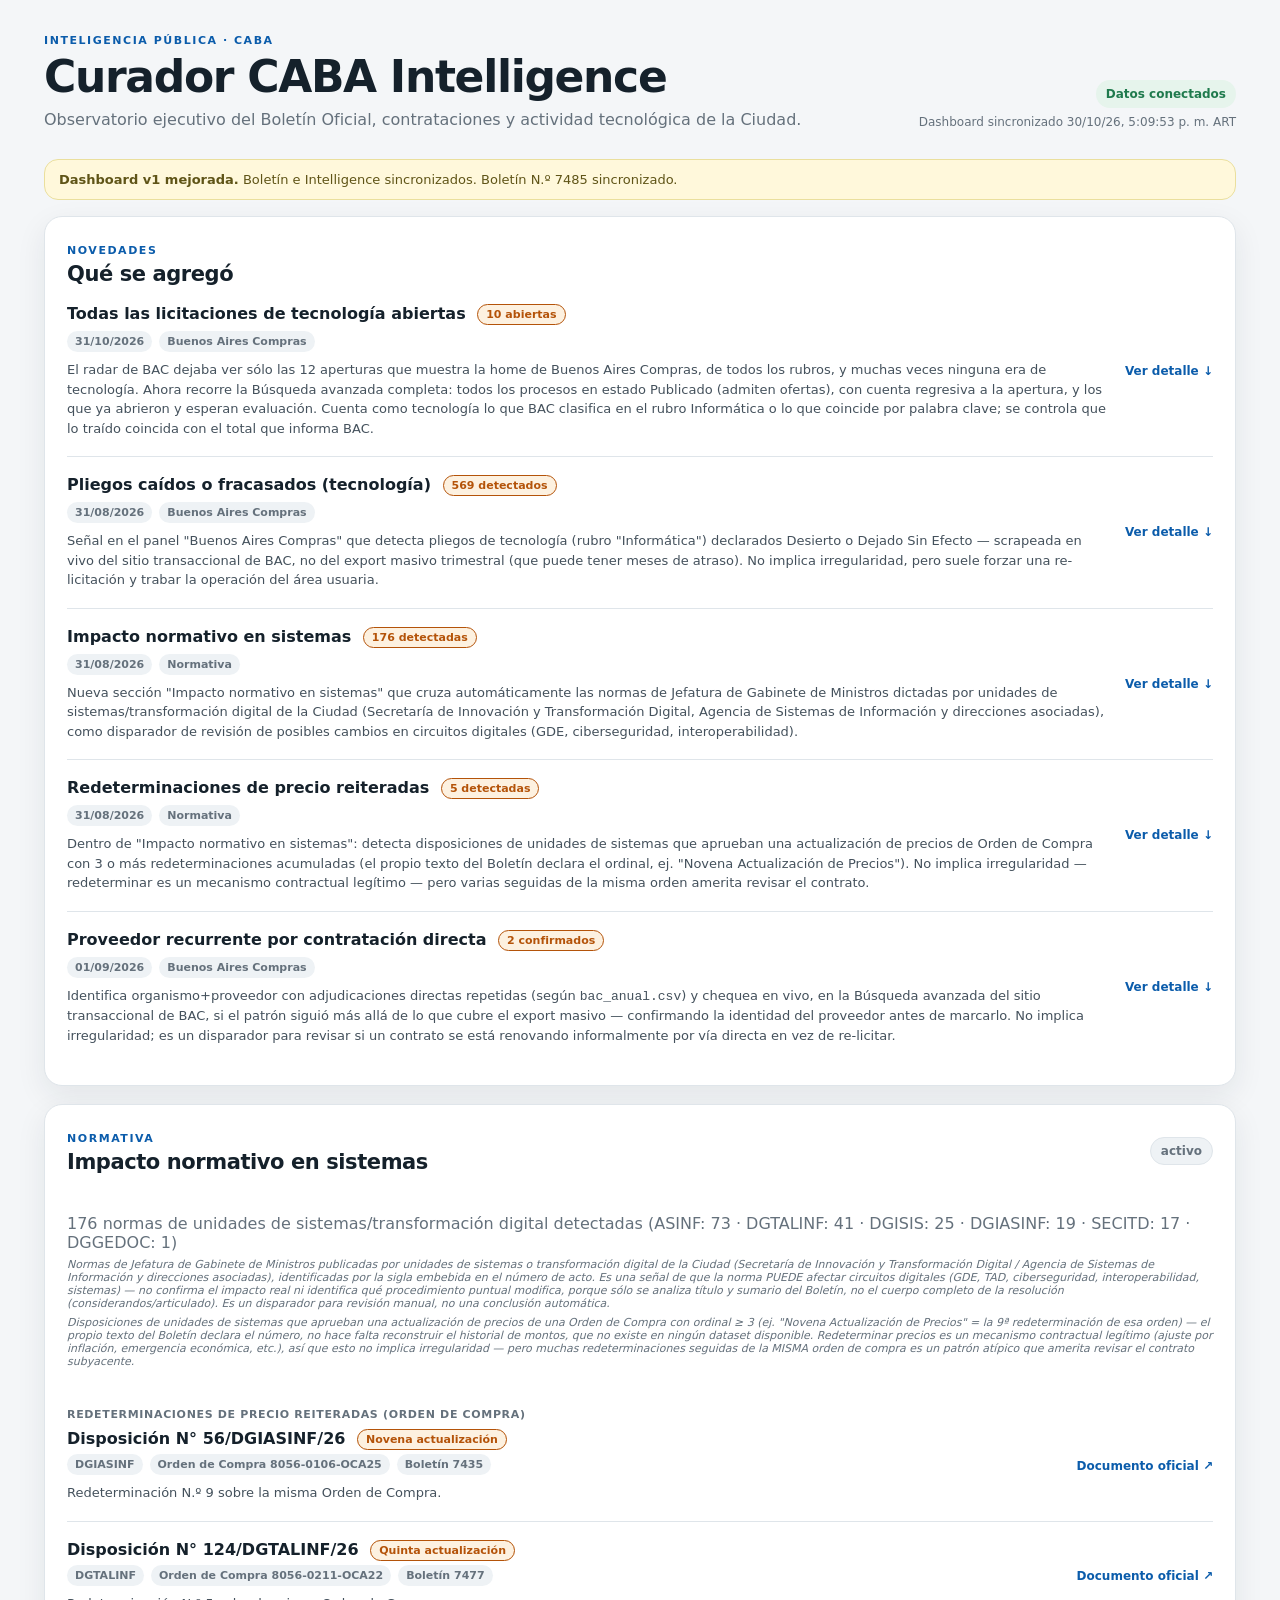
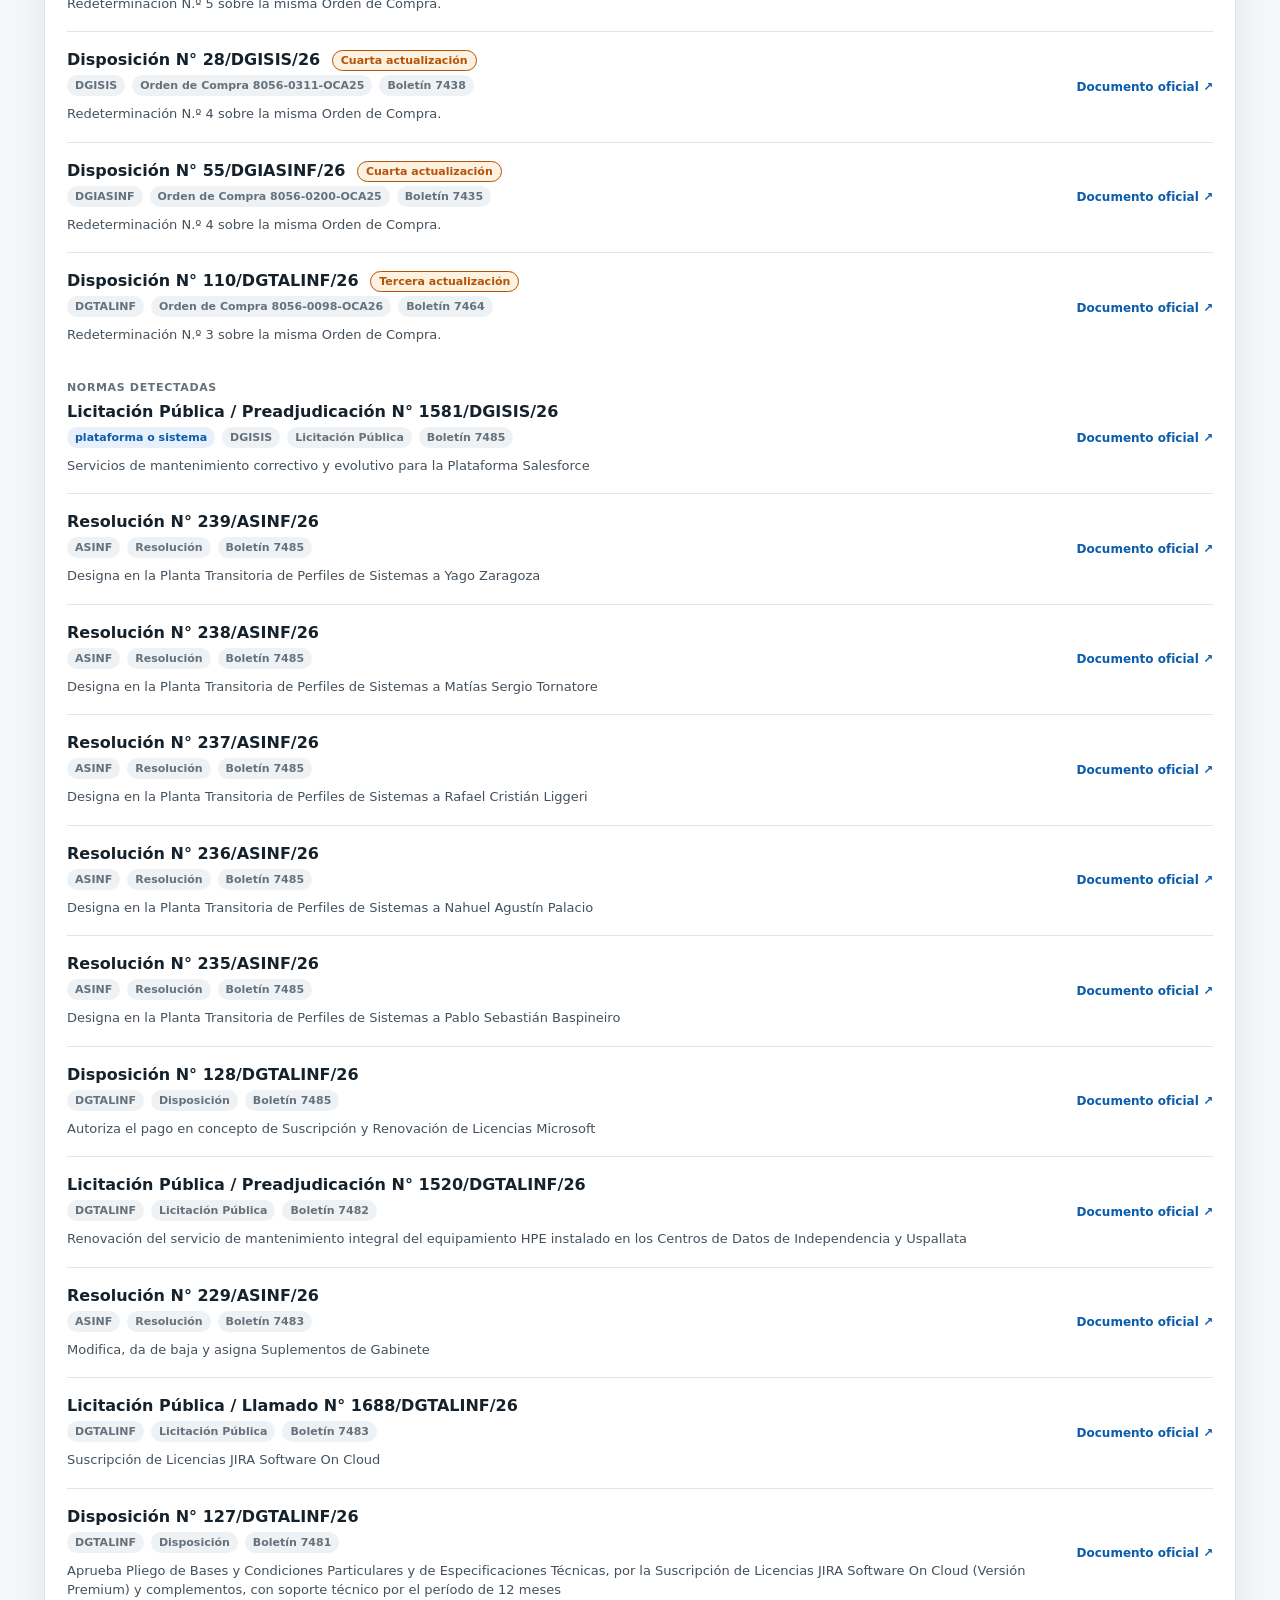
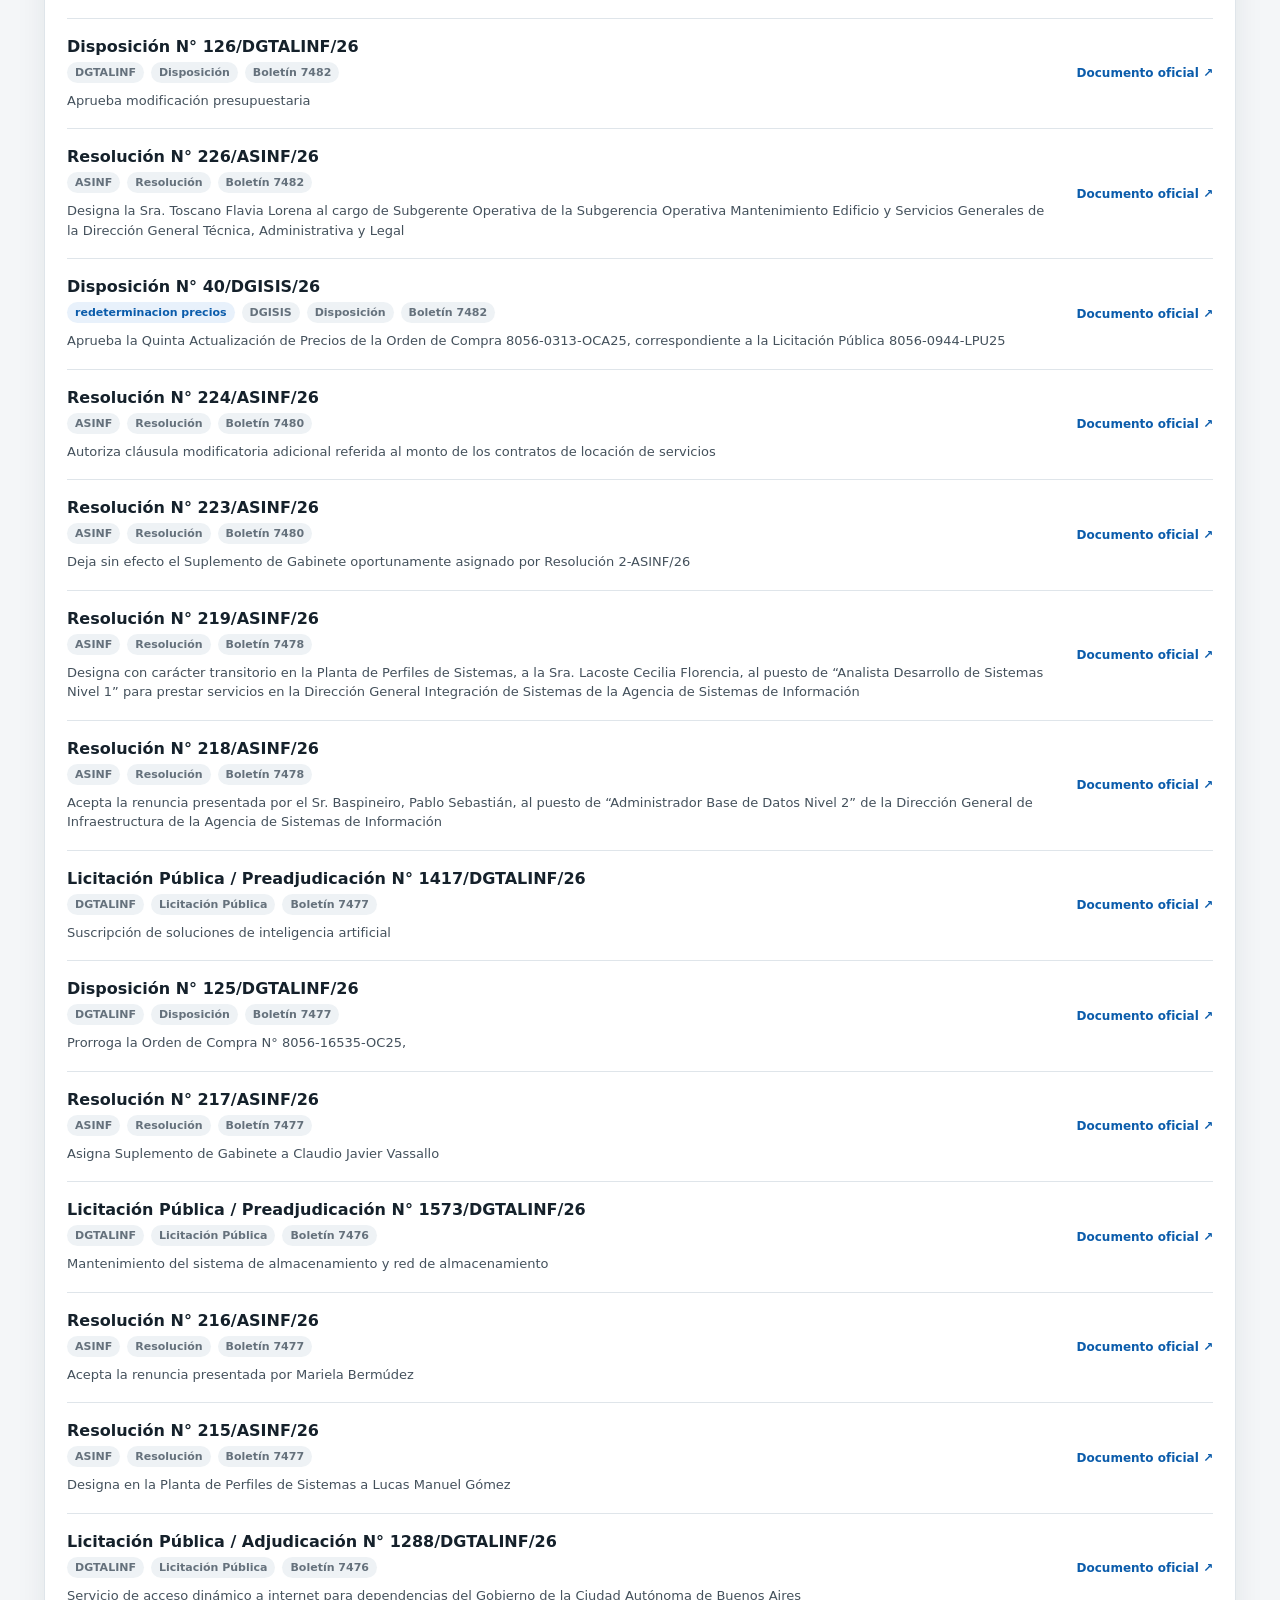
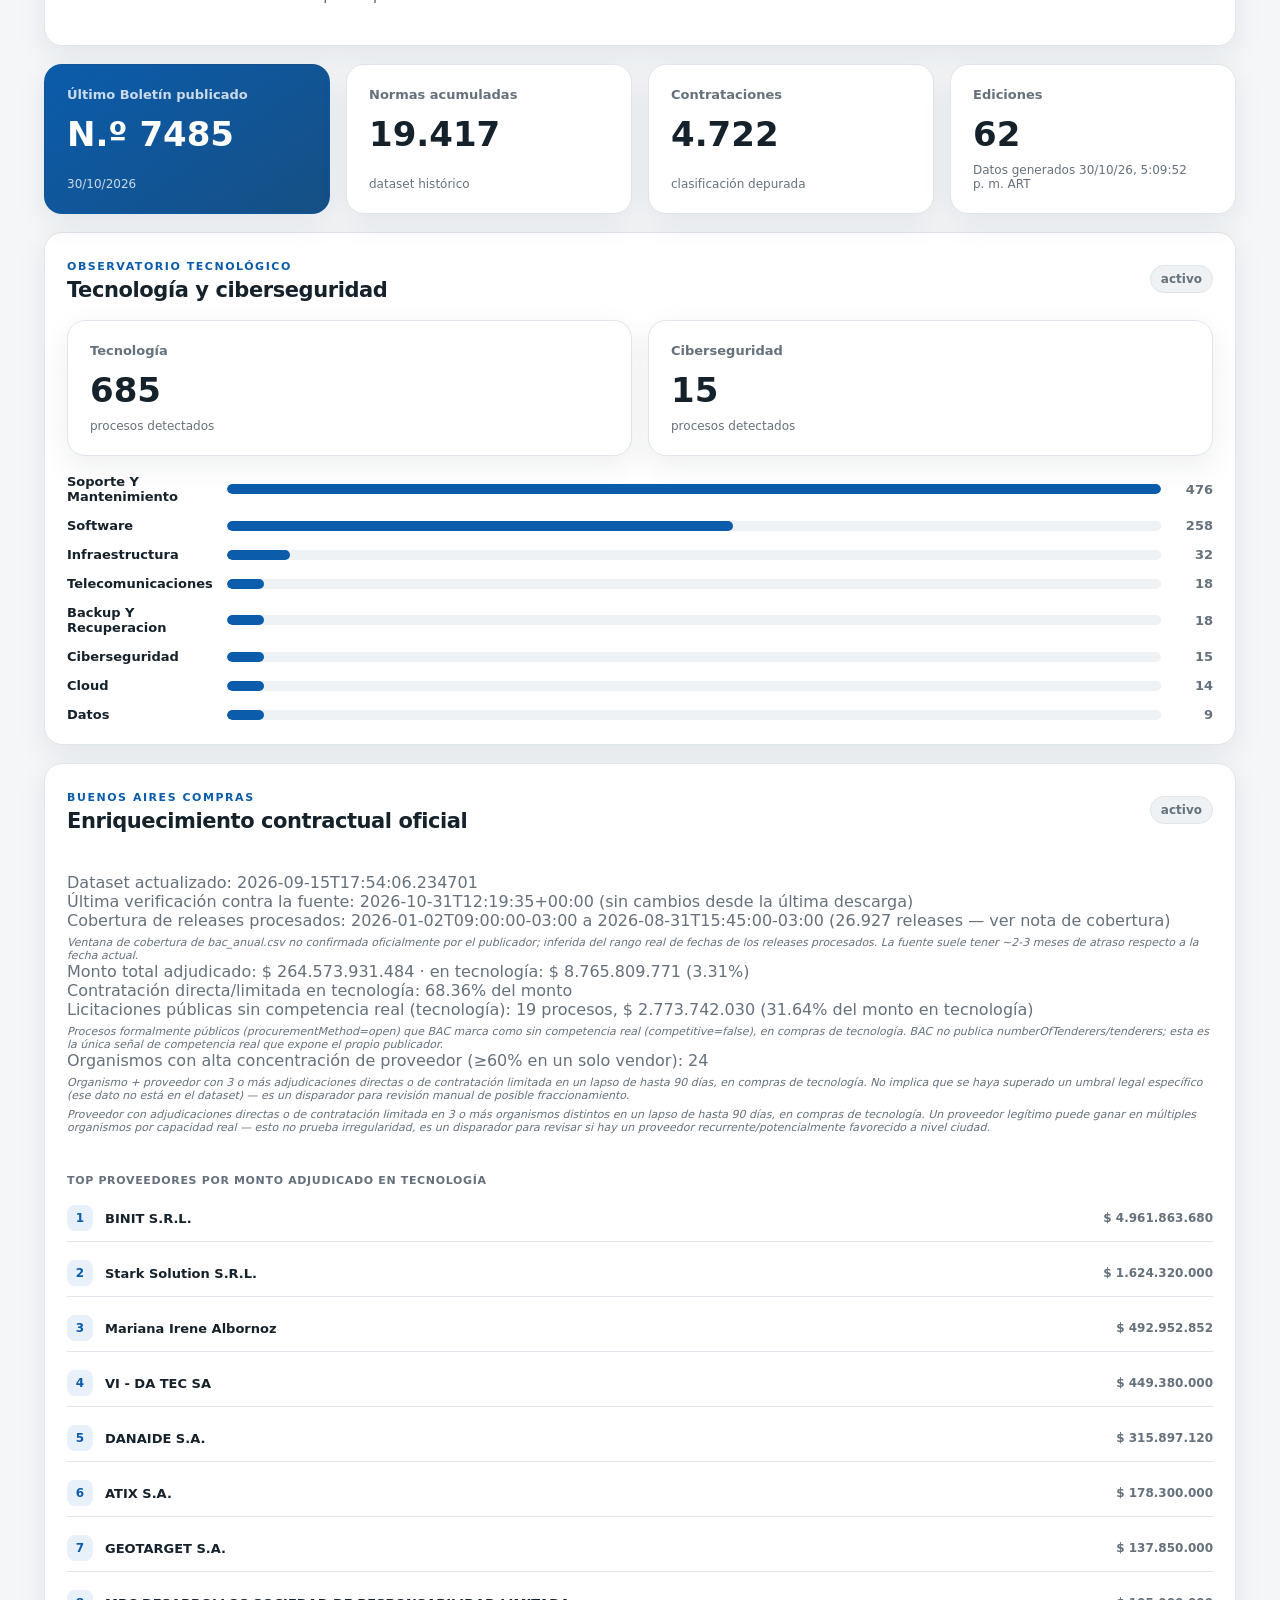
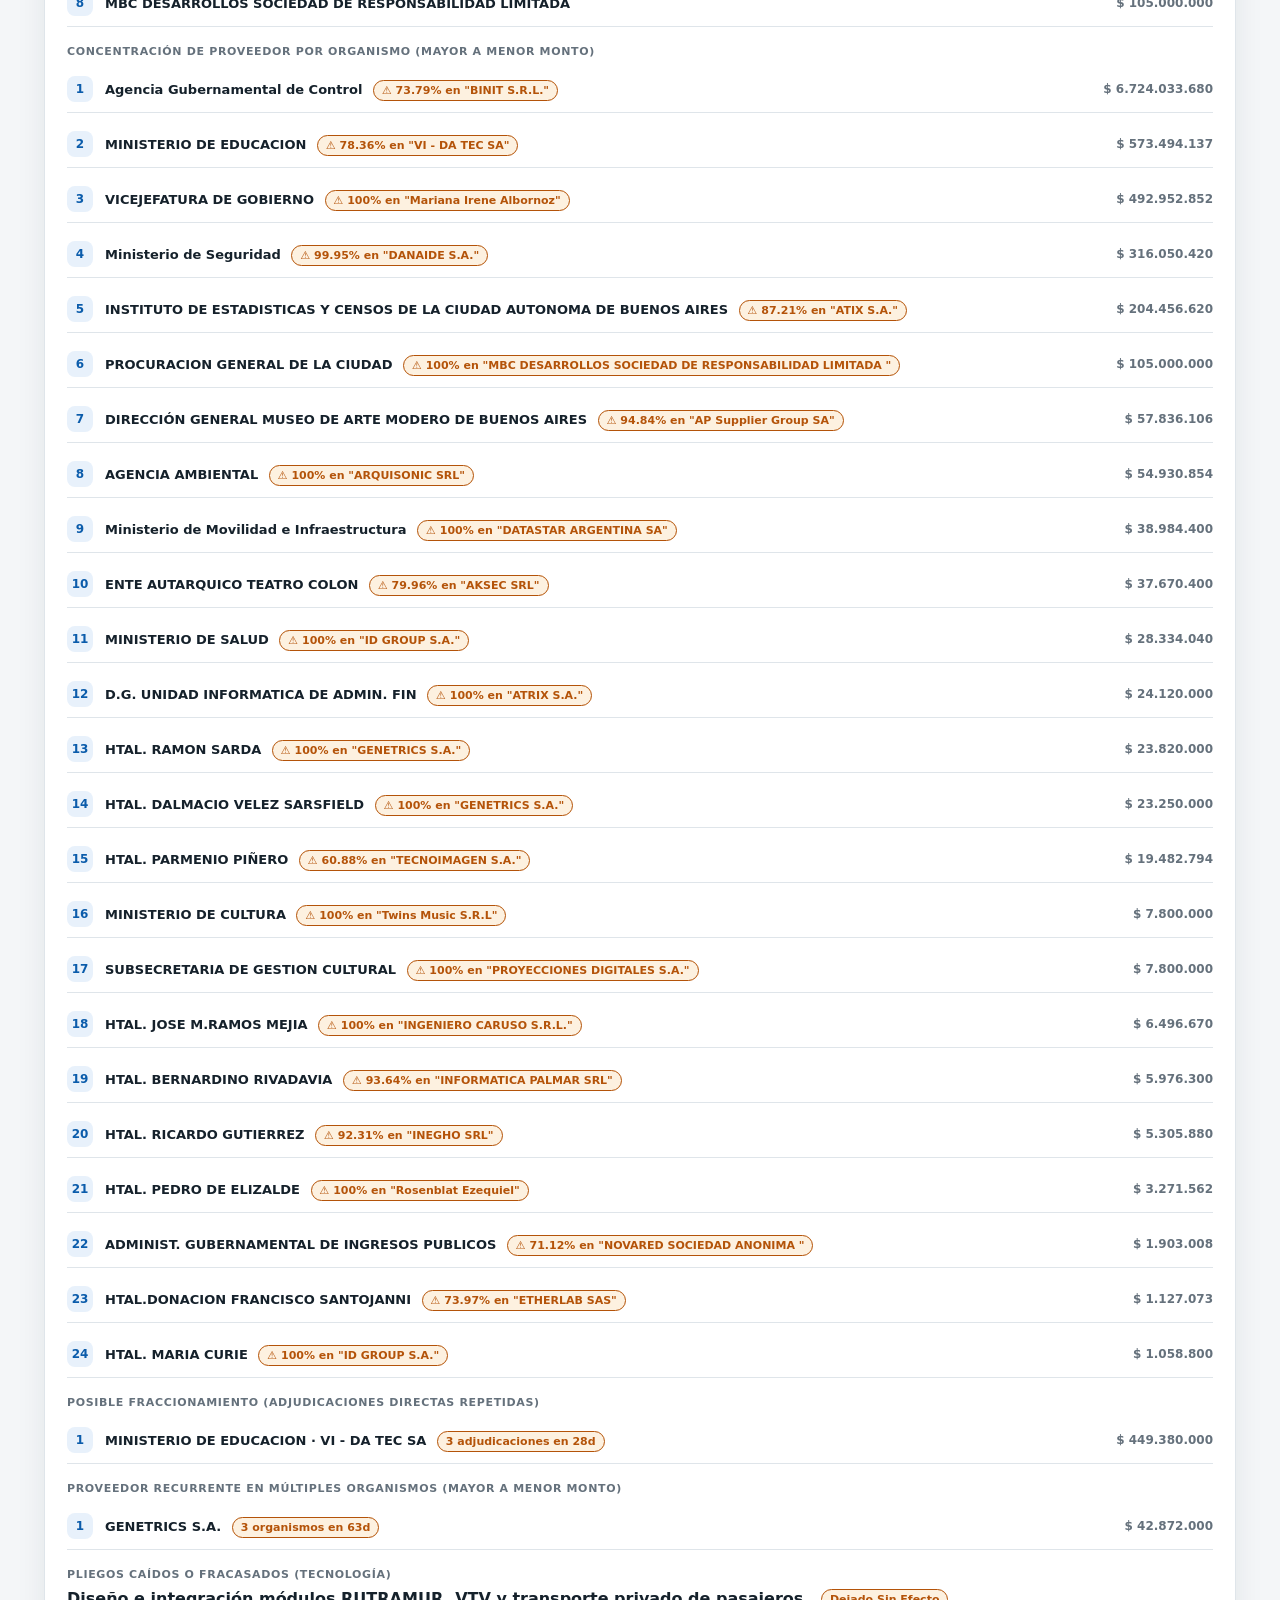
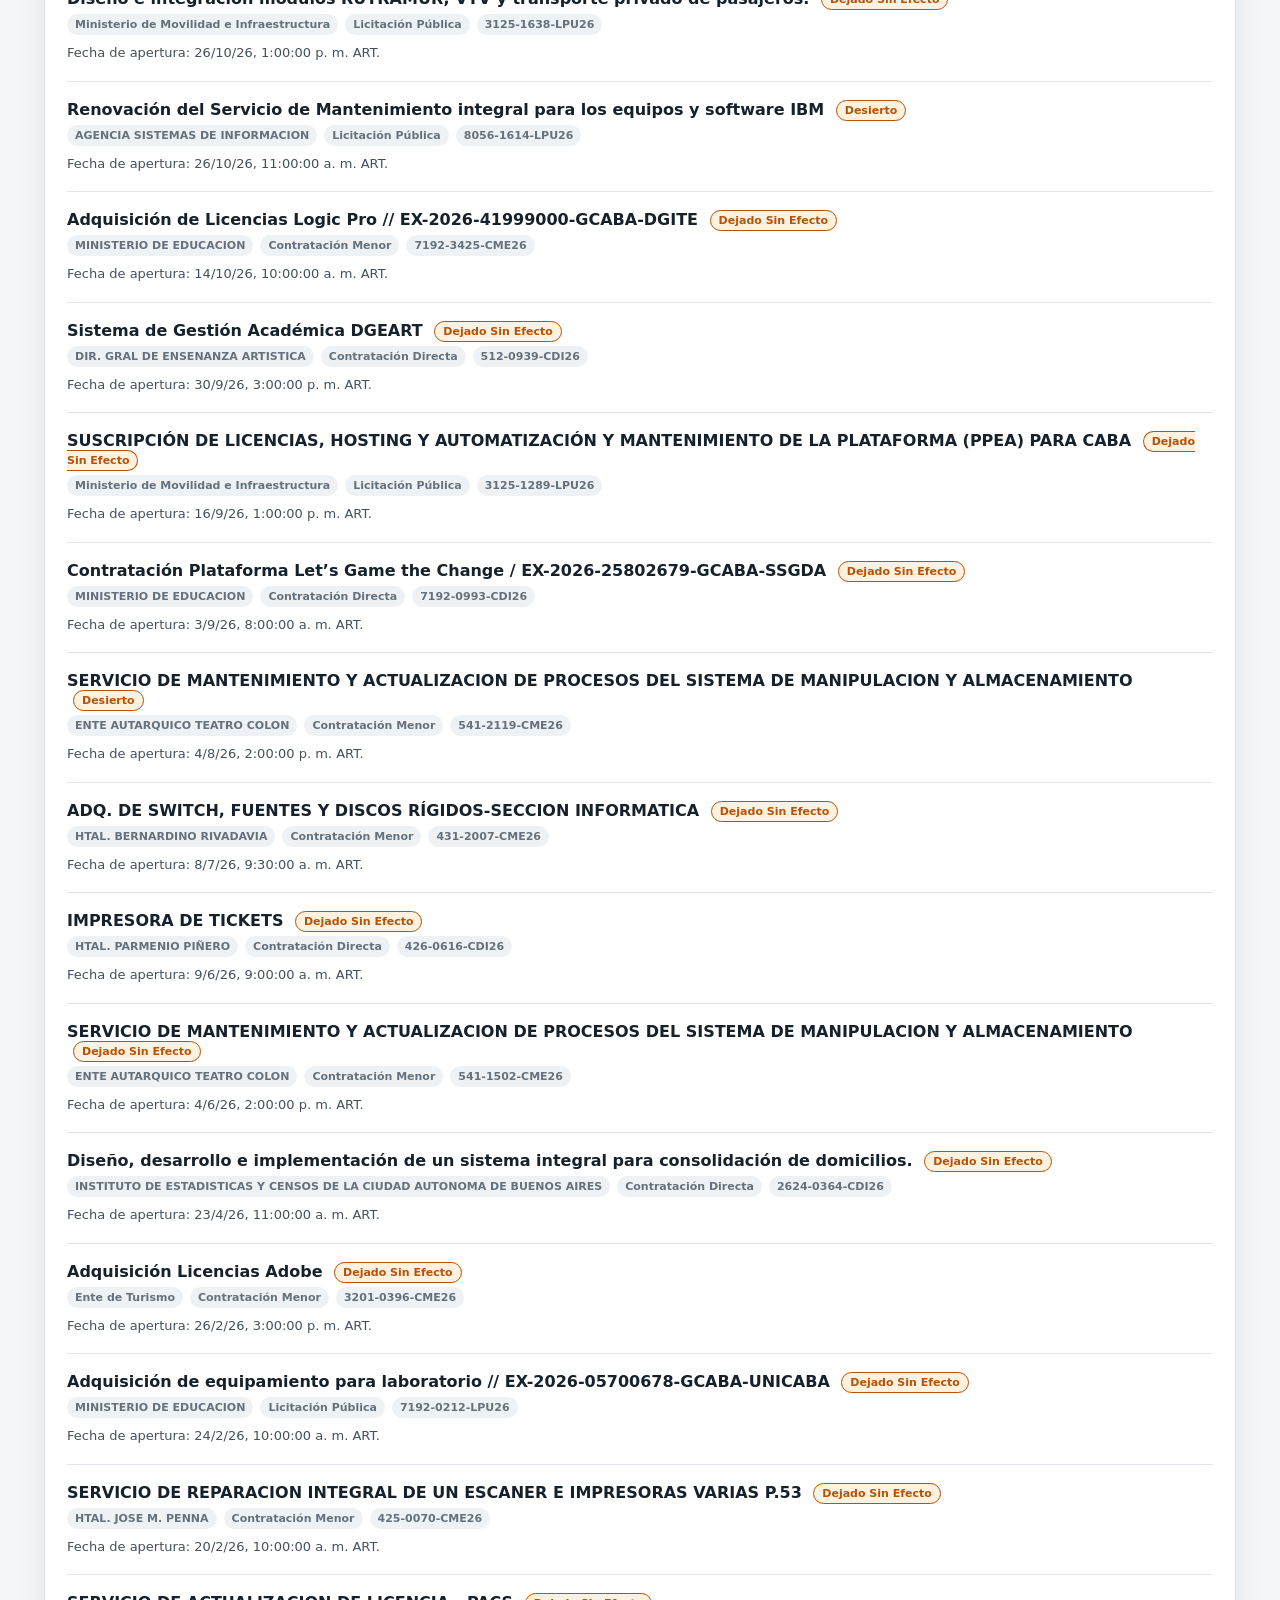
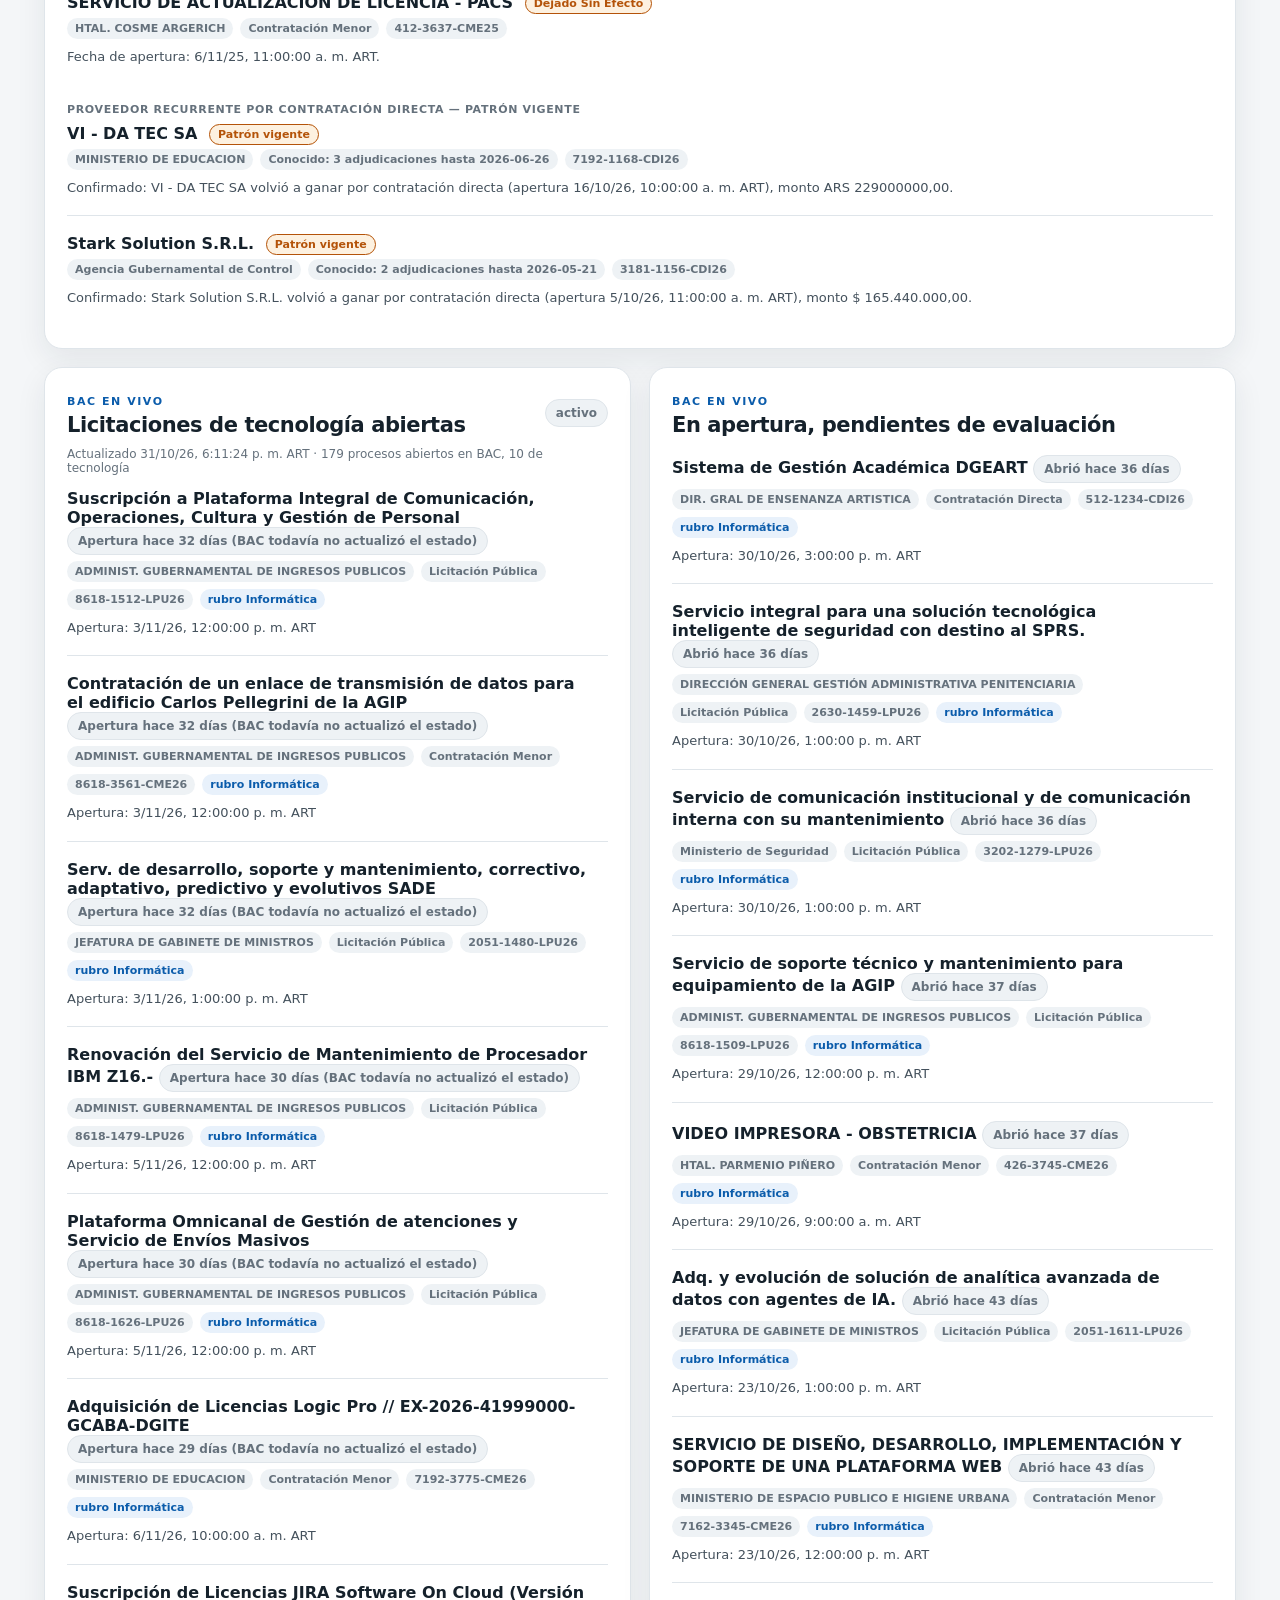
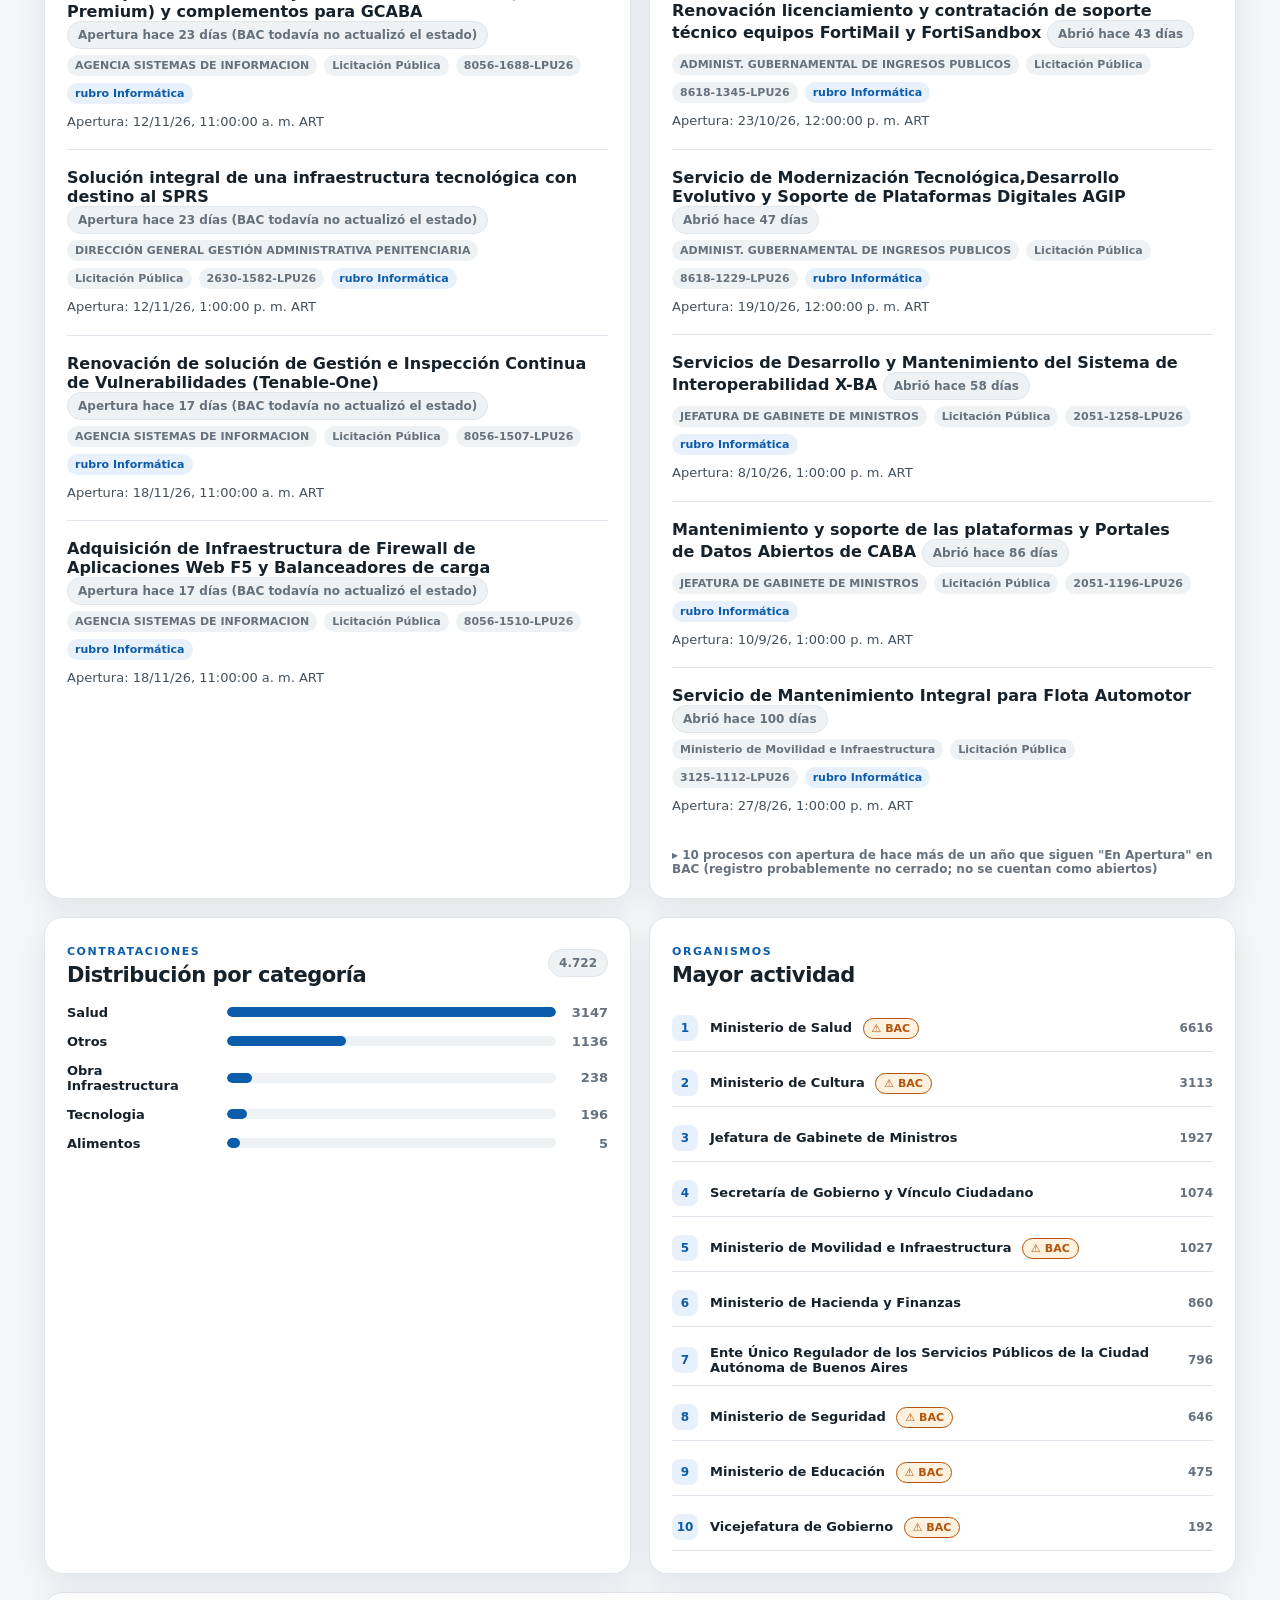
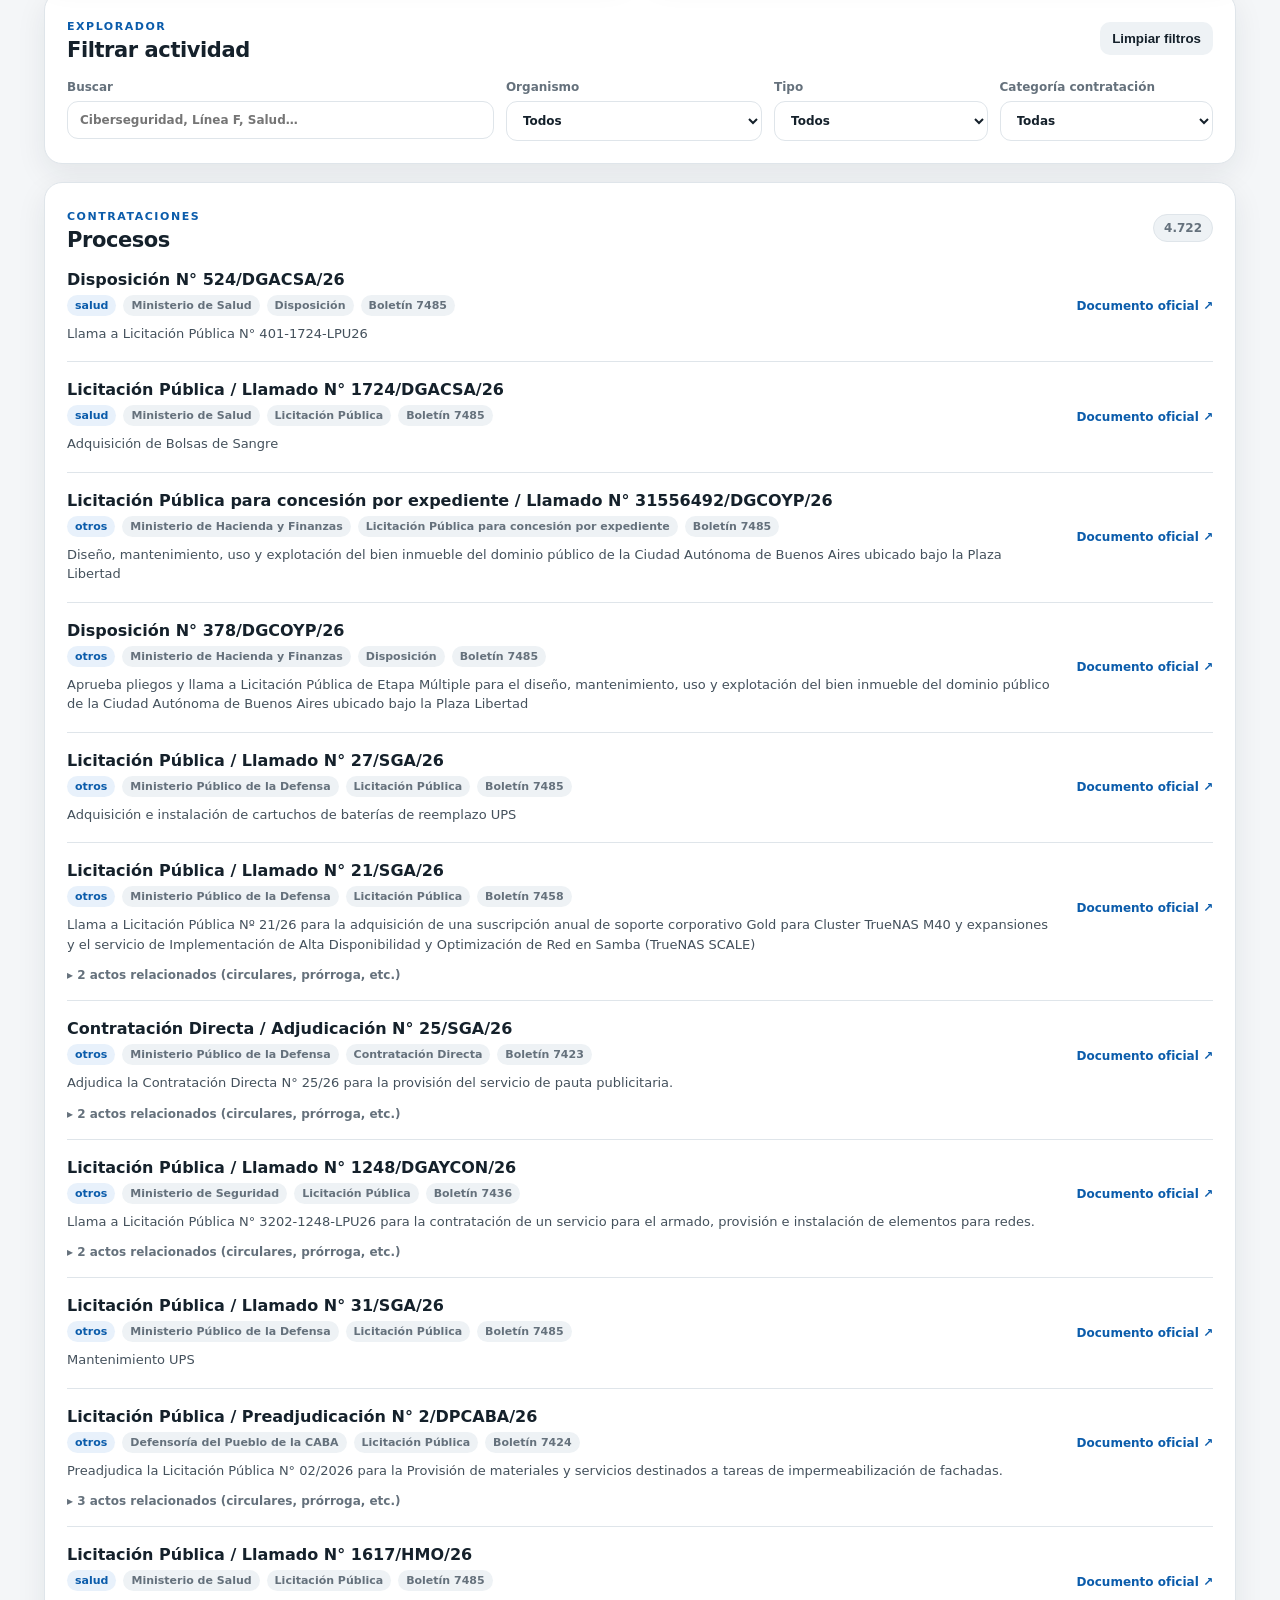
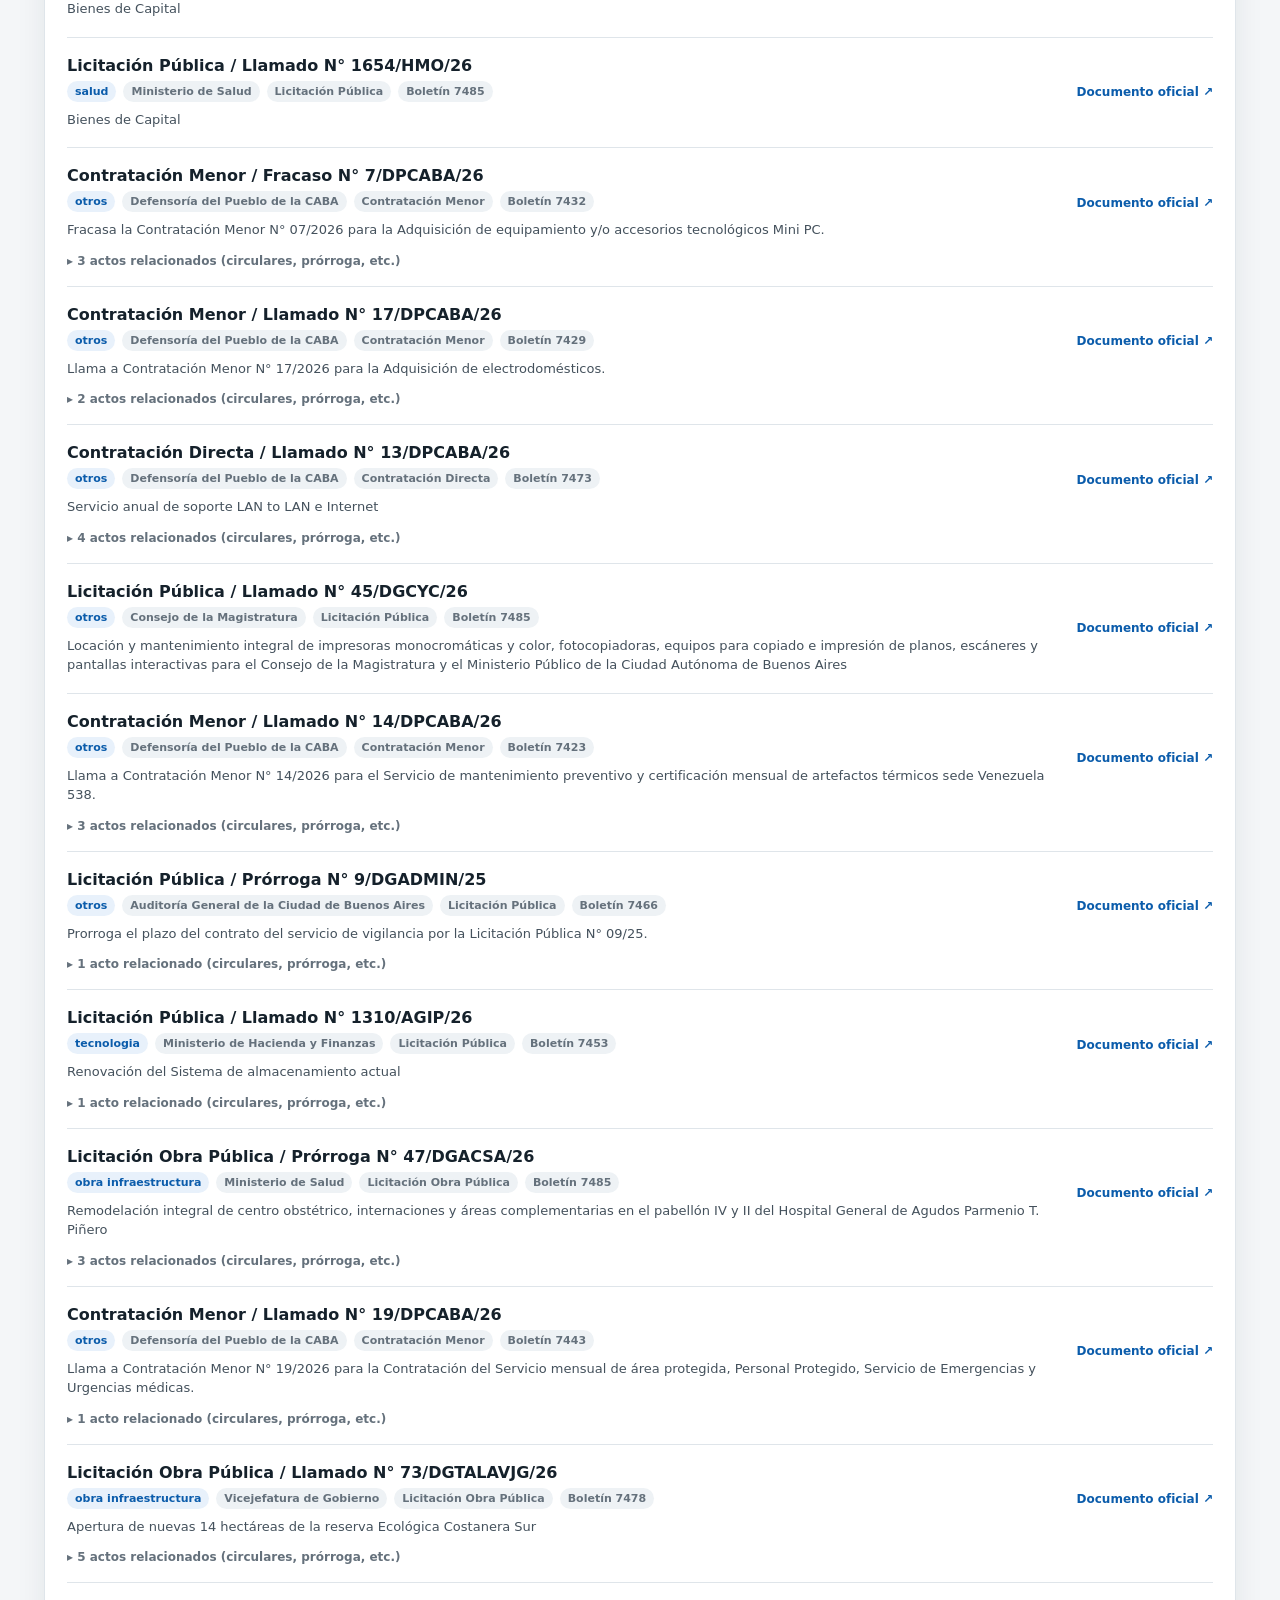
==== index.html @ df4671bb "BAC: todas las licitaciones de tecnología abiertas vía Búsqueda avanzada El radar de aperturas leía " ====
<!doctype html>
<html lang="es">
<head>
  <meta charset="utf-8" />
  <meta name="viewport" content="width=device-width, initial-scale=1" />
  <meta name="color-scheme" content="light" />
  <title>Curador CABA — Intelligence</title>
  <link rel="stylesheet" href="./styles.css" />
</head>
<body>
  <header class="topbar">
    <div><div class="eyebrow">INTELIGENCIA PÚBLICA · CABA</div><h1>Curador CABA Intelligence</h1><p>Observatorio ejecutivo del Boletín Oficial, contrataciones y actividad tecnológica de la Ciudad.</p></div>
    <div class="status-wrap">
      <span id="data-status" class="status status-loading">Cargando datos</span>
      <span id="dashboard-sync-at" class="muted"></span>
    </div>
  </header>
  <main class="container">
    <section id="feature-notice" class="notice" data-until="2026-11-08" hidden><strong>Nuevo (31/10/2026):</strong> el radar de BAC ahora muestra <strong>todas</strong> las licitaciones de tecnología abiertas, no sólo las 12 de la home de Buenos Aires Compras. <a href="#bac-licitaciones-abiertas">Ver licitaciones abiertas ↓</a></section>
    <section id="sync-notice" class="notice"><strong>Dashboard v1 mejorada.</strong> La capa pública consume únicamente datasets sanitizados derivados de fuentes oficiales GCBA.</section>

    <section class="panel">
      <div class="panel-head"><div><span class="eyebrow">NOVEDADES</span><h2>Qué se agregó</h2></div></div>
      <div class="record-list">
        <article class="record"><div><h3 class="record-title">Todas las licitaciones de tecnología abiertas <span id="novedad-abiertas-count" class="badge audit-flag badge-count"></span></h3><div class="record-meta"><span class="meta-pill">31/10/2026</span><span class="meta-pill">Buenos Aires Compras</span></div><p class="record-summary">El radar de BAC dejaba ver sólo las 12 aperturas que muestra la home de Buenos Aires Compras, de todos los rubros, y muchas veces ninguna era de tecnología. Ahora recorre la Búsqueda avanzada completa: todos los procesos en estado Publicado (admiten ofertas), con cuenta regresiva a la apertura, y los que ya abrieron y esperan evaluación. Cuenta como tecnología lo que BAC clasifica en el rubro Informática o lo que coincide por palabra clave; se controla que lo traído coincida con el total que informa BAC.</p></div><a class="record-action" href="#bac-licitaciones-abiertas">Ver detalle ↓</a></article>
        <article class="record"><div><h3 class="record-title">Pliegos caídos o fracasados (tecnología) <span id="novedad-failed-count" class="badge audit-flag badge-count"></span></h3><div class="record-meta"><span class="meta-pill">31/08/2026</span><span class="meta-pill">Buenos Aires Compras</span></div><p class="record-summary">Señal en el panel "Buenos Aires Compras" que detecta pliegos de tecnología (rubro "Informática") declarados Desierto o Dejado Sin Efecto — scrapeada en vivo del sitio transaccional de BAC, no del export masivo trimestral (que puede tener meses de atraso). No implica irregularidad, pero suele forzar una re-licitación y trabar la operación del área usuaria.</p></div><a class="record-action" href="#bac-failed-tenders">Ver detalle ↓</a></article>
        <article class="record"><div><h3 class="record-title">Impacto normativo en sistemas <span id="novedad-normative-count" class="badge audit-flag badge-count"></span></h3><div class="record-meta"><span class="meta-pill">31/08/2026</span><span class="meta-pill">Normativa</span></div><p class="record-summary">Nueva sección "Impacto normativo en sistemas" que cruza automáticamente las normas de Jefatura de Gabinete de Ministros dictadas por unidades de sistemas/transformación digital de la Ciudad (Secretaría de Innovación y Transformación Digital, Agencia de Sistemas de Información y direcciones asociadas), como disparador de revisión de posibles cambios en circuitos digitales (GDE, ciberseguridad, interoperabilidad).</p></div><a class="record-action" href="#normative-impact-panel">Ver detalle ↓</a></article>
        <article class="record"><div><h3 class="record-title">Redeterminaciones de precio reiteradas <span id="novedad-price-redetermination-count" class="badge audit-flag badge-count"></span></h3><div class="record-meta"><span class="meta-pill">31/08/2026</span><span class="meta-pill">Normativa</span></div><p class="record-summary">Dentro de "Impacto normativo en sistemas": detecta disposiciones de unidades de sistemas que aprueban una actualización de precios de Orden de Compra con 3 o más redeterminaciones acumuladas (el propio texto del Boletín declara el ordinal, ej. "Novena Actualización de Precios"). No implica irregularidad — redeterminar es un mecanismo contractual legítimo — pero varias seguidas de la misma orden amerita revisar el contrato.</p></div><a class="record-action" href="#normative-impact-panel">Ver detalle ↓</a></article>
        <article class="record"><div><h3 class="record-title">Proveedor recurrente por contratación directa <span id="novedad-recurring-vendor-count" class="badge audit-flag badge-count"></span></h3><div class="record-meta"><span class="meta-pill">01/09/2026</span><span class="meta-pill">Buenos Aires Compras</span></div><p class="record-summary">Identifica organismo+proveedor con adjudicaciones directas repetidas (según <code>bac_anual.csv</code>) y chequea en vivo, en la Búsqueda avanzada del sitio transaccional de BAC, si el patrón siguió más allá de lo que cubre el export masivo — confirmando la identidad del proveedor antes de marcarlo. No implica irregularidad; es un disparador para revisar si un contrato se está renovando informalmente por vía directa en vez de re-licitar.</p></div><a class="record-action" href="#bac-recurring-vendor-watch">Ver detalle ↓</a></article>
      </div>
    </section>

    <section id="normative-impact-panel" class="panel"><div class="panel-head"><div><span class="eyebrow">NORMATIVA</span><h2>Impacto normativo en sistemas</h2></div><span id="normative-impact-status" class="badge">pendiente</span></div><div id="normative-impact-summary" class="empty">Esperando sincronización.</div><div class="subhead">Redeterminaciones de precio reiteradas (Orden de Compra)</div><div id="price-redetermination-list" class="record-list"></div><div class="subhead">Normas detectadas</div><div id="normative-impact-list" class="record-list"></div></section>

    <section class="hero-grid">
      <article class="metric-card featured"><span class="metric-label">Último Boletín publicado</span><strong id="metric-bulletin">—</strong><span id="metric-bulletin-date" class="metric-foot">—</span></article>
      <article class="metric-card"><span class="metric-label">Normas acumuladas</span><strong id="metric-norms">—</strong><span class="metric-foot">dataset histórico</span></article>
      <article class="metric-card"><span class="metric-label">Contrataciones</span><strong id="metric-procurements">—</strong><span class="metric-foot">clasificación depurada</span></article>
      <article class="metric-card"><span class="metric-label">Ediciones</span><strong id="metric-editions">—</strong><span id="data-generated-at" class="metric-foot">histórico disponible</span></article>
    </section>

    <section class="panel">
      <div class="panel-head"><div><span class="eyebrow">OBSERVATORIO TECNOLÓGICO</span><h2>Tecnología y ciberseguridad</h2></div><span id="intel-status" class="badge">pendiente</span></div>
      <div class="hero-grid intel-grid">
        <article class="metric-card"><span class="metric-label">Tecnología</span><strong id="metric-tech">—</strong><span class="metric-foot">procesos detectados</span></article>
        <article class="metric-card"><span class="metric-label">Ciberseguridad</span><strong id="metric-cyber">—</strong><span class="metric-foot">procesos detectados</span></article>
      </div>
      <div id="intel-tags" class="bar-list"></div>
    </section>

    <section class="panel">
      <div class="panel-head"><div><span class="eyebrow">BUENOS AIRES COMPRAS</span><h2>Enriquecimiento contractual oficial</h2></div><span id="bac-status" class="badge">pendiente</span></div>
      <div id="bac-summary" class="empty">Esperando sincronización del catálogo oficial BAC.</div>
      <div class="subhead">Top proveedores por monto adjudicado en tecnología</div>
      <div id="vendor-ranking" class="ranking"></div>
      <div class="subhead">Concentración de proveedor por organismo (mayor a menor monto)</div>
      <div id="bac-concentration" class="ranking"></div>
      <div class="subhead">Posible fraccionamiento (adjudicaciones directas repetidas)</div>
      <div id="bac-fractionation" class="ranking"></div>
      <div class="subhead">Proveedor recurrente en múltiples organismos (mayor a menor monto)</div>
      <div id="bac-repeat-winner" class="ranking"></div>
      <div class="subhead">Pliegos caídos o fracasados (tecnología)</div>
      <div id="bac-failed-tenders" class="record-list"></div>
      <div class="subhead">Proveedor recurrente por contratación directa — patrón vigente</div>
      <div id="bac-recurring-vendor-watch" class="record-list"></div>
    </section>

    <section id="bac-licitaciones-abiertas" class="two-col">
      <article class="panel">
        <div class="panel-head"><div><span class="eyebrow">BAC EN VIVO</span><h2>Licitaciones de tecnología abiertas</h2></div><span id="aperturas-status" class="badge">pendiente</span></div>
        <div id="aperturas-sync" class="muted" style="margin:-8px 0 14px"></div>
        <div id="aperturas-abiertas-list" class="record-list"></div>
      </article>
      <article class="panel">
        <div class="panel-head"><div><span class="eyebrow">BAC EN VIVO</span><h2>En apertura, pendientes de evaluación</h2></div></div>
        <div id="aperturas-en-apertura-list" class="record-list"></div>
      </article>
    </section>

    <section class="two-col"><article class="panel"><div class="panel-head"><div><span class="eyebrow">CONTRATACIONES</span><h2>Distribución por categoría</h2></div><span id="procurement-total" class="badge">—</span></div><div id="category-bars" class="bar-list"></div></article><article class="panel"><div class="panel-head"><div><span class="eyebrow">ORGANISMOS</span><h2>Mayor actividad</h2></div></div><div id="org-ranking" class="ranking"></div></article></section>

    <section class="panel filters-panel"><div class="panel-head"><div><span class="eyebrow">EXPLORADOR</span><h2>Filtrar actividad</h2></div><button id="clear-filters" class="button ghost" type="button">Limpiar filtros</button></div><div class="filters-grid"><label>Buscar<input id="filter-search" type="search" placeholder="Ciberseguridad, Línea F, Salud…" /></label><label>Organismo<select id="filter-org"><option value="">Todos</option></select></label><label>Tipo<select id="filter-type"><option value="">Todos</option></select></label><label>Categoría contratación<select id="filter-category"><option value="">Todas</option></select></label></div></section>

    <section class="panel"><div class="panel-head"><div><span class="eyebrow">CONTRATACIONES</span><h2>Procesos</h2></div><span id="proc-result-count" class="badge">—</span></div><div id="procurement-list" class="record-list"></div><button id="procs-load-more" class="button ghost" type="button" style="display:none">Cargar más</button></section>
    <section class="panel"><div class="panel-head"><div><span class="eyebrow">NORMATIVA</span><h2>Normas</h2></div><span id="norm-result-count" class="badge">—</span></div><div id="norm-list" class="record-list"></div><button id="norms-load-more" class="button ghost" type="button" style="display:none">Cargar más</button></section>
  </main>
  <footer class="footer"><span>Curador CABA Intelligence · v1 mejorada</span><span>Fuentes: Boletín Oficial CABA + BA Data/BAC · Gobierno de la Ciudad Autónoma de Buenos Aires</span></footer>
  <script src="./app.js" defer></script>
</body>
</html>
---- styles.css ----
:root{--bg:#f4f6f8;--surface:#fff;--surface2:#eef2f5;--text:#15212b;--muted:#65717c;--line:#dfe5ea;--accent:#0b5cab;--accentSoft:#e8f1fb;--success:#1f7a4d;--warn:#b45309;--warnSoft:#fdf1e0;--shadow:0 10px 30px rgba(27,39,51,.08);--radius:18px}*{box-sizing:border-box}body{margin:0;font-family:Inter,ui-sans-serif,system-ui,-apple-system,BlinkMacSystemFont,"Segoe UI",sans-serif;background:var(--bg);color:var(--text)}a{color:var(--accent);text-decoration:none}a:hover{text-decoration:underline}.topbar{max-width:1240px;margin:0 auto;padding:34px 24px 18px;display:flex;align-items:flex-end;justify-content:space-between;gap:24px}.topbar h1{margin:4px 0 8px;font-size:clamp(28px,4vw,44px);letter-spacing:-.03em}.topbar p{margin:0;color:var(--muted)}.eyebrow{font-size:11px;letter-spacing:.14em;font-weight:800;color:var(--accent)}.status-wrap{display:flex;flex-direction:column;align-items:flex-end;gap:7px}.status{border-radius:999px;padding:7px 10px;font-weight:700;font-size:12px}.status-loading{background:#fff4d8;color:#8b5d00}.status-ok{background:#e6f4ec;color:var(--success)}.status-error{background:#fdeaea;color:#9d2727}.muted{color:var(--muted);font-size:12px}.container{max-width:1240px;margin:0 auto;padding:12px 24px 44px}.notice{background:#fff8db;border:1px solid #eadf9d;border-radius:14px;padding:12px 14px;margin-bottom:16px;color:#5f5417;font-size:13px}.hero-grid{display:grid;grid-template-columns:repeat(4,1fr);gap:16px;margin-bottom:18px}.intel-grid{grid-template-columns:repeat(2,1fr);margin-bottom:18px}.metric-card,.panel{background:var(--surface);border:1px solid var(--line);border-radius:var(--radius);box-shadow:var(--shadow)}.metric-card{padding:22px;display:flex;flex-direction:column;min-height:132px}.metric-card.featured{background:linear-gradient(145deg,#0b5cab,#164f84);color:#fff;border-color:transparent}.metric-card.featured .metric-label,.metric-card.featured .metric-foot{color:rgba(255,255,255,.78)}.metric-label{color:var(--muted);font-size:13px;font-weight:700}.metric-card strong{margin-top:15px;font-size:34px;line-height:1}.metric-foot{margin-top:auto;color:var(--muted);font-size:12px;padding-top:12px}.panel{padding:22px;margin-bottom:18px}.panel-head{display:flex;justify-content:space-between;gap:16px;align-items:center;margin-bottom:18px}.panel-head h2{margin:4px 0 0;font-size:21px;letter-spacing:-.02em}.two-col{display:grid;grid-template-columns:1fr 1fr;gap:18px}.badge{background:var(--surface2);border:1px solid var(--line);border-radius:999px;padding:6px 10px;font-size:12px;font-weight:800;color:var(--muted)}
.badge.badge-count{white-space:nowrap;display:inline-block}.button{border:0;border-radius:10px;padding:9px 12px;cursor:pointer;font-weight:700}.button.ghost{background:var(--surface2);color:var(--text)}.filters-grid{display:grid;grid-template-columns:2fr 1.2fr 1fr 1fr;gap:12px}label{display:flex;flex-direction:column;gap:7px;color:var(--muted);font-size:12px;font-weight:700}input,select{width:100%;border:1px solid var(--line);border-radius:11px;background:#fff;color:var(--text);padding:11px 12px;font:inherit;outline:none}input:focus,select:focus{border-color:var(--accent);box-shadow:0 0 0 3px var(--accentSoft)}.bar-list{display:flex;flex-direction:column;gap:14px}.bar-row{display:grid;grid-template-columns:150px 1fr 42px;gap:10px;align-items:center;font-size:13px}.bar-label{font-weight:700;text-transform:capitalize}.bar-track{height:10px;background:var(--surface2);border-radius:999px;overflow:hidden}.bar-fill{height:100%;background:var(--accent);border-radius:inherit}.bar-value{text-align:right;font-weight:800;color:var(--muted)}.ranking{display:flex;flex-direction:column;gap:8px}.rank-row{display:grid;grid-template-columns:28px 1fr auto;gap:10px;align-items:center;padding:10px 0;border-bottom:1px solid var(--line)}.rank-index{width:26px;height:26px;display:grid;place-items:center;border-radius:8px;background:var(--accentSoft);color:var(--accent);font-size:12px;font-weight:800}.rank-name{font-size:13px;font-weight:700}.rank-value{color:var(--muted);font-size:12px;font-weight:800}.record{display:grid;grid-template-columns:1fr auto;gap:18px;padding:18px 0;border-top:1px solid var(--line)}.record:first-child{border-top:0;padding-top:0}.record-title{margin:0 0 6px;font-size:16px}.record-meta{display:flex;gap:7px;flex-wrap:wrap;margin-bottom:8px}.meta-pill{font-size:11px;border-radius:999px;padding:4px 8px;background:var(--surface2);color:var(--muted);font-weight:700}.meta-pill.category{background:var(--accentSoft);color:var(--accent)}.record-summary{margin:0;color:#44515c;line-height:1.5;font-size:13px}.record-action{align-self:center;white-space:nowrap;font-weight:800;font-size:12px}.empty{padding:22px 0;color:var(--muted)}.subhead{margin:18px 0 8px;font-size:11px;font-weight:800;color:var(--muted);text-transform:uppercase;letter-spacing:.06em}.subhead:first-of-type{margin-top:14px}.bac-note{margin-top:6px;font-size:11px;color:var(--muted);font-style:italic}.badge.audit-flag{background:var(--warnSoft);border-color:var(--warn);color:var(--warn);padding:3px 8px;font-size:11px;margin-left:6px;vertical-align:middle}.process-group{border-top:1px solid var(--line);padding:18px 0}.process-group:first-child{border-top:0;padding-top:0}.process-group>.record{border-top:0;padding:0}.related-acts{margin-top:14px}.related-acts>summary{cursor:pointer;font-size:12px;font-weight:700;color:var(--muted);list-style:none}.related-acts>summary::-webkit-details-marker{display:none}.related-acts>summary::before{content:'▸ '}.related-acts[open]>summary::before{content:'▾ '}.related-acts .record{border-top:1px dashed var(--line);padding-top:14px;margin-top:14px}.footer{max-width:1240px;margin:0 auto;padding:0 24px 32px;display:flex;justify-content:space-between;gap:16px;color:var(--muted);font-size:11px}@media(max-width:900px){.hero-grid{grid-template-columns:repeat(2,1fr)}.two-col{grid-template-columns:1fr}.filters-grid{grid-template-columns:1fr 1fr}}@media(max-width:620px){.topbar{align-items:flex-start;flex-direction:column}.status-wrap{align-items:flex-start}.hero-grid,.intel-grid{grid-template-columns:1fr 1fr;gap:10px}.metric-card{padding:16px;min-height:120px}.metric-card strong{font-size:28px}.filters-grid{grid-template-columns:1fr}.record{grid-template-columns:1fr}.record-action{align-self:start}.bar-row{grid-template-columns:100px 1fr 34px}.footer{flex-direction:column}}
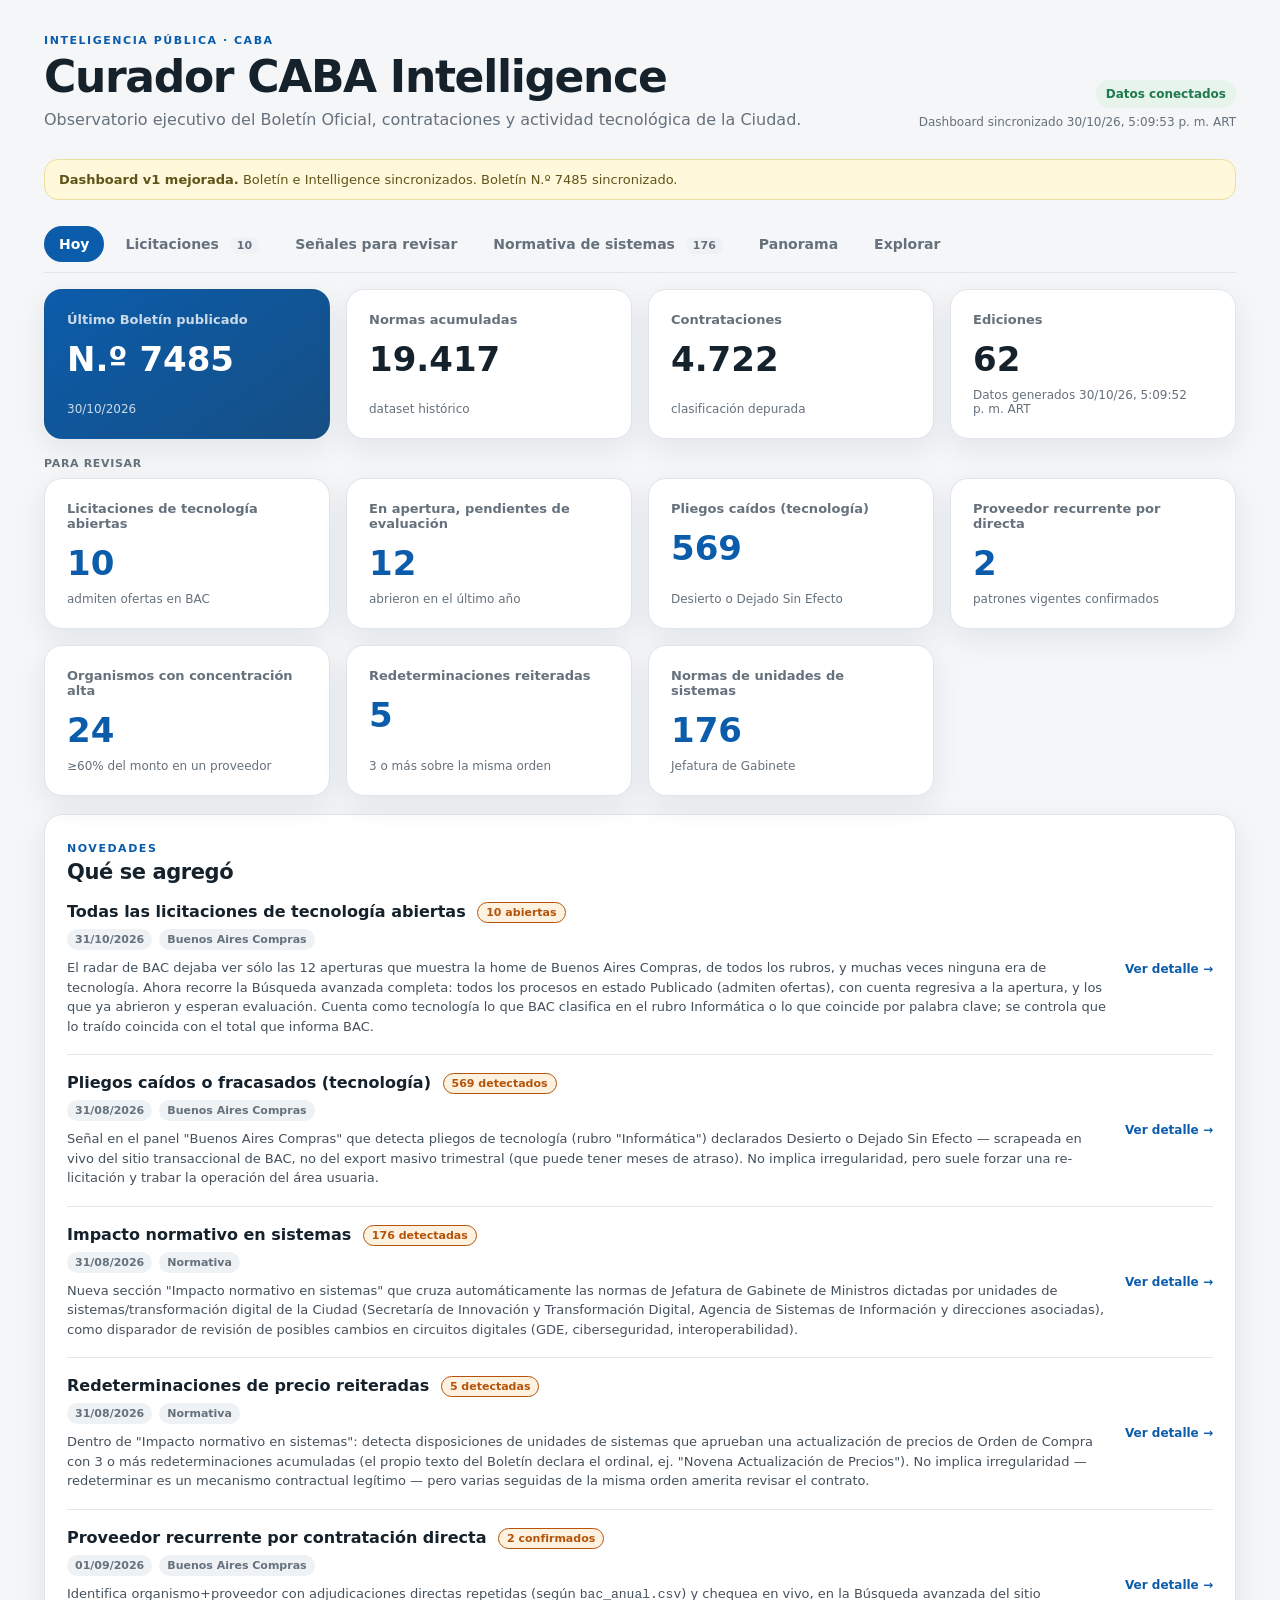
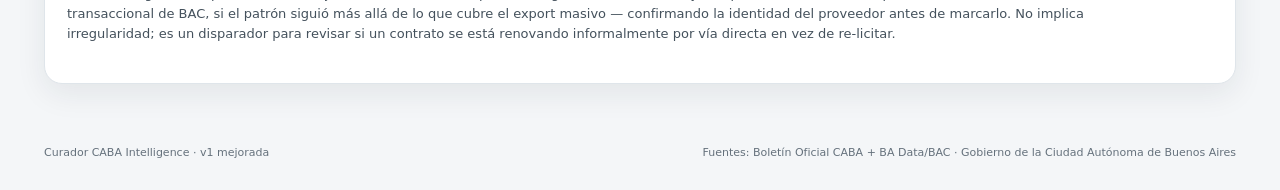
==== commit 4c3a3379: "Dashboard en solapas: Hoy, Licitaciones, Señales, Normativa, Panorama, Explorar La página era un scr" ====
--- a/index.html
+++ b/index.html
@@ -19,70 +19,108 @@
     <section id="feature-notice" class="notice" data-until="2026-11-08" hidden><strong>Nuevo (31/10/2026):</strong> el radar de BAC ahora muestra <strong>todas</strong> las licitaciones de tecnología abiertas, no sólo las 12 de la home de Buenos Aires Compras. <a href="#bac-licitaciones-abiertas">Ver licitaciones abiertas ↓</a></section>
     <section id="sync-notice" class="notice"><strong>Dashboard v1 mejorada.</strong> La capa pública consume únicamente datasets sanitizados derivados de fuentes oficiales GCBA.</section>
 
-    <section class="panel">
-      <div class="panel-head"><div><span class="eyebrow">NOVEDADES</span><h2>Qué se agregó</h2></div></div>
-      <div class="record-list">
-        <article class="record"><div><h3 class="record-title">Todas las licitaciones de tecnología abiertas <span id="novedad-abiertas-count" class="badge audit-flag badge-count"></span></h3><div class="record-meta"><span class="meta-pill">31/10/2026</span><span class="meta-pill">Buenos Aires Compras</span></div><p class="record-summary">El radar de BAC dejaba ver sólo las 12 aperturas que muestra la home de Buenos Aires Compras, de todos los rubros, y muchas veces ninguna era de tecnología. Ahora recorre la Búsqueda avanzada completa: todos los procesos en estado Publicado (admiten ofertas), con cuenta regresiva a la apertura, y los que ya abrieron y esperan evaluación. Cuenta como tecnología lo que BAC clasifica en el rubro Informática o lo que coincide por palabra clave; se controla que lo traído coincida con el total que informa BAC.</p></div><a class="record-action" href="#bac-licitaciones-abiertas">Ver detalle ↓</a></article>
-        <article class="record"><div><h3 class="record-title">Pliegos caídos o fracasados (tecnología) <span id="novedad-failed-count" class="badge audit-flag badge-count"></span></h3><div class="record-meta"><span class="meta-pill">31/08/2026</span><span class="meta-pill">Buenos Aires Compras</span></div><p class="record-summary">Señal en el panel "Buenos Aires Compras" que detecta pliegos de tecnología (rubro "Informática") declarados Desierto o Dejado Sin Efecto — scrapeada en vivo del sitio transaccional de BAC, no del export masivo trimestral (que puede tener meses de atraso). No implica irregularidad, pero suele forzar una re-licitación y trabar la operación del área usuaria.</p></div><a class="record-action" href="#bac-failed-tenders">Ver detalle ↓</a></article>
-        <article class="record"><div><h3 class="record-title">Impacto normativo en sistemas <span id="novedad-normative-count" class="badge audit-flag badge-count"></span></h3><div class="record-meta"><span class="meta-pill">31/08/2026</span><span class="meta-pill">Normativa</span></div><p class="record-summary">Nueva sección "Impacto normativo en sistemas" que cruza automáticamente las normas de Jefatura de Gabinete de Ministros dictadas por unidades de sistemas/transformación digital de la Ciudad (Secretaría de Innovación y Transformación Digital, Agencia de Sistemas de Información y direcciones asociadas), como disparador de revisión de posibles cambios en circuitos digitales (GDE, ciberseguridad, interoperabilidad).</p></div><a class="record-action" href="#normative-impact-panel">Ver detalle ↓</a></article>
-        <article class="record"><div><h3 class="record-title">Redeterminaciones de precio reiteradas <span id="novedad-price-redetermination-count" class="badge audit-flag badge-count"></span></h3><div class="record-meta"><span class="meta-pill">31/08/2026</span><span class="meta-pill">Normativa</span></div><p class="record-summary">Dentro de "Impacto normativo en sistemas": detecta disposiciones de unidades de sistemas que aprueban una actualización de precios de Orden de Compra con 3 o más redeterminaciones acumuladas (el propio texto del Boletín declara el ordinal, ej. "Novena Actualización de Precios"). No implica irregularidad — redeterminar es un mecanismo contractual legítimo — pero varias seguidas de la misma orden amerita revisar el contrato.</p></div><a class="record-action" href="#normative-impact-panel">Ver detalle ↓</a></article>
-        <article class="record"><div><h3 class="record-title">Proveedor recurrente por contratación directa <span id="novedad-recurring-vendor-count" class="badge audit-flag badge-count"></span></h3><div class="record-meta"><span class="meta-pill">01/09/2026</span><span class="meta-pill">Buenos Aires Compras</span></div><p class="record-summary">Identifica organismo+proveedor con adjudicaciones directas repetidas (según <code>bac_anual.csv</code>) y chequea en vivo, en la Búsqueda avanzada del sitio transaccional de BAC, si el patrón siguió más allá de lo que cubre el export masivo — confirmando la identidad del proveedor antes de marcarlo. No implica irregularidad; es un disparador para revisar si un contrato se está renovando informalmente por vía directa en vez de re-licitar.</p></div><a class="record-action" href="#bac-recurring-vendor-watch">Ver detalle ↓</a></article>
-      </div>
+    <nav class="tabs" role="tablist" aria-label="Secciones del dashboard">
+      <button type="button" role="tab" id="tab-hoy" aria-controls="hoy" aria-selected="true" tabindex="0">Hoy</button>
+      <button type="button" role="tab" id="tab-licitaciones" aria-controls="licitaciones" aria-selected="false" tabindex="-1">Licitaciones <span id="tabcount-licitaciones" class="tab-count"></span></button>
+      <button type="button" role="tab" id="tab-senales" aria-controls="senales" aria-selected="false" tabindex="-1">Señales para revisar</button>
+      <button type="button" role="tab" id="tab-normativa" aria-controls="normativa" aria-selected="false" tabindex="-1">Normativa de sistemas <span id="tabcount-normativa" class="tab-count"></span></button>
+      <button type="button" role="tab" id="tab-panorama" aria-controls="panorama" aria-selected="false" tabindex="-1">Panorama</button>
+      <button type="button" role="tab" id="tab-explorar" aria-controls="explorar" aria-selected="false" tabindex="-1">Explorar</button>
+    </nav>
+
+    <section id="hoy" class="tabpanel" role="tabpanel" aria-labelledby="tab-hoy" tabindex="-1">
+      <section class="hero-grid">
+        <article class="metric-card featured"><span class="metric-label">Último Boletín publicado</span><strong id="metric-bulletin">—</strong><span id="metric-bulletin-date" class="metric-foot">—</span></article>
+        <article class="metric-card"><span class="metric-label">Normas acumuladas</span><strong id="metric-norms">—</strong><span class="metric-foot">dataset histórico</span></article>
+        <article class="metric-card"><span class="metric-label">Contrataciones</span><strong id="metric-procurements">—</strong><span class="metric-foot">clasificación depurada</span></article>
+        <article class="metric-card"><span class="metric-label">Ediciones</span><strong id="metric-editions">—</strong><span id="data-generated-at" class="metric-foot">histórico disponible</span></article>
+      </section>
+      <div class="subhead">Para revisar</div>
+      <section class="hero-grid summary-grid">
+        <a class="metric-card link-card" href="#bac-licitaciones-abiertas"><span class="metric-label">Licitaciones de tecnología abiertas</span><strong id="hoy-abiertas">—</strong><span id="hoy-abiertas-foot" class="metric-foot">admiten ofertas en BAC</span></a>
+        <a class="metric-card link-card" href="#aperturas-en-apertura-list"><span class="metric-label">En apertura, pendientes de evaluación</span><strong id="hoy-en-apertura">—</strong><span class="metric-foot">abrieron en el último año</span></a>
+        <a class="metric-card link-card" href="#senal-pliegos-caidos"><span class="metric-label">Pliegos caídos (tecnología)</span><strong id="hoy-pliegos">—</strong><span class="metric-foot">Desierto o Dejado Sin Efecto</span></a>
+        <a class="metric-card link-card" href="#senal-recurrente"><span class="metric-label">Proveedor recurrente por directa</span><strong id="hoy-recurrente">—</strong><span class="metric-foot">patrones vigentes confirmados</span></a>
+        <a class="metric-card link-card" href="#senal-concentracion"><span class="metric-label">Organismos con concentración alta</span><strong id="hoy-concentracion">—</strong><span class="metric-foot">&ge;60% del monto en un proveedor</span></a>
+        <a class="metric-card link-card" href="#senal-redeterminaciones"><span class="metric-label">Redeterminaciones reiteradas</span><strong id="hoy-redeterminaciones">—</strong><span class="metric-foot">3 o más sobre la misma orden</span></a>
+        <a class="metric-card link-card" href="#normative-impact-panel"><span class="metric-label">Normas de unidades de sistemas</span><strong id="hoy-normativa">—</strong><span class="metric-foot">Jefatura de Gabinete</span></a>
+      </section>
+      <section class="panel">
+        <div class="panel-head"><div><span class="eyebrow">NOVEDADES</span><h2>Qué se agregó</h2></div></div>
+        <div class="record-list">
+          <article class="record"><div><h3 class="record-title">Todas las licitaciones de tecnología abiertas <span id="novedad-abiertas-count" class="badge audit-flag badge-count"></span></h3><div class="record-meta"><span class="meta-pill">31/10/2026</span><span class="meta-pill">Buenos Aires Compras</span></div><p class="record-summary">El radar de BAC dejaba ver sólo las 12 aperturas que muestra la home de Buenos Aires Compras, de todos los rubros, y muchas veces ninguna era de tecnología. Ahora recorre la Búsqueda avanzada completa: todos los procesos en estado Publicado (admiten ofertas), con cuenta regresiva a la apertura, y los que ya abrieron y esperan evaluación. Cuenta como tecnología lo que BAC clasifica en el rubro Informática o lo que coincide por palabra clave; se controla que lo traído coincida con el total que informa BAC.</p></div><a class="record-action" href="#bac-licitaciones-abiertas">Ver detalle →</a></article>
+          <article class="record"><div><h3 class="record-title">Pliegos caídos o fracasados (tecnología) <span id="novedad-failed-count" class="badge audit-flag badge-count"></span></h3><div class="record-meta"><span class="meta-pill">31/08/2026</span><span class="meta-pill">Buenos Aires Compras</span></div><p class="record-summary">Señal en el panel "Buenos Aires Compras" que detecta pliegos de tecnología (rubro "Informática") declarados Desierto o Dejado Sin Efecto — scrapeada en vivo del sitio transaccional de BAC, no del export masivo trimestral (que puede tener meses de atraso). No implica irregularidad, pero suele forzar una re-licitación y trabar la operación del área usuaria.</p></div><a class="record-action" href="#bac-failed-tenders">Ver detalle →</a></article>
+          <article class="record"><div><h3 class="record-title">Impacto normativo en sistemas <span id="novedad-normative-count" class="badge audit-flag badge-count"></span></h3><div class="record-meta"><span class="meta-pill">31/08/2026</span><span class="meta-pill">Normativa</span></div><p class="record-summary">Nueva sección "Impacto normativo en sistemas" que cruza automáticamente las normas de Jefatura de Gabinete de Ministros dictadas por unidades de sistemas/transformación digital de la Ciudad (Secretaría de Innovación y Transformación Digital, Agencia de Sistemas de Información y direcciones asociadas), como disparador de revisión de posibles cambios en circuitos digitales (GDE, ciberseguridad, interoperabilidad).</p></div><a class="record-action" href="#normative-impact-panel">Ver detalle →</a></article>
+          <article class="record"><div><h3 class="record-title">Redeterminaciones de precio reiteradas <span id="novedad-price-redetermination-count" class="badge audit-flag badge-count"></span></h3><div class="record-meta"><span class="meta-pill">31/08/2026</span><span class="meta-pill">Normativa</span></div><p class="record-summary">Dentro de "Impacto normativo en sistemas": detecta disposiciones de unidades de sistemas que aprueban una actualización de precios de Orden de Compra con 3 o más redeterminaciones acumuladas (el propio texto del Boletín declara el ordinal, ej. "Novena Actualización de Precios"). No implica irregularidad — redeterminar es un mecanismo contractual legítimo — pero varias seguidas de la misma orden amerita revisar el contrato.</p></div><a class="record-action" href="#normative-impact-panel">Ver detalle →</a></article>
+          <article class="record"><div><h3 class="record-title">Proveedor recurrente por contratación directa <span id="novedad-recurring-vendor-count" class="badge audit-flag badge-count"></span></h3><div class="record-meta"><span class="meta-pill">01/09/2026</span><span class="meta-pill">Buenos Aires Compras</span></div><p class="record-summary">Identifica organismo+proveedor con adjudicaciones directas repetidas (según <code>bac_anual.csv</code>) y chequea en vivo, en la Búsqueda avanzada del sitio transaccional de BAC, si el patrón siguió más allá de lo que cubre el export masivo — confirmando la identidad del proveedor antes de marcarlo. No implica irregularidad; es un disparador para revisar si un contrato se está renovando informalmente por vía directa en vez de re-licitar.</p></div><a class="record-action" href="#bac-recurring-vendor-watch">Ver detalle →</a></article>
+        </div>
+      </section>
     </section>
 
-    <section id="normative-impact-panel" class="panel"><div class="panel-head"><div><span class="eyebrow">NORMATIVA</span><h2>Impacto normativo en sistemas</h2></div><span id="normative-impact-status" class="badge">pendiente</span></div><div id="normative-impact-summary" class="empty">Esperando sincronización.</div><div class="subhead">Redeterminaciones de precio reiteradas (Orden de Compra)</div><div id="price-redetermination-list" class="record-list"></div><div class="subhead">Normas detectadas</div><div id="normative-impact-list" class="record-list"></div></section>
-
-    <section class="hero-grid">
-      <article class="metric-card featured"><span class="metric-label">Último Boletín publicado</span><strong id="metric-bulletin">—</strong><span id="metric-bulletin-date" class="metric-foot">—</span></article>
-      <article class="metric-card"><span class="metric-label">Normas acumuladas</span><strong id="metric-norms">—</strong><span class="metric-foot">dataset histórico</span></article>
-      <article class="metric-card"><span class="metric-label">Contrataciones</span><strong id="metric-procurements">—</strong><span class="metric-foot">clasificación depurada</span></article>
-      <article class="metric-card"><span class="metric-label">Ediciones</span><strong id="metric-editions">—</strong><span id="data-generated-at" class="metric-foot">histórico disponible</span></article>
+    <section id="licitaciones" class="tabpanel" role="tabpanel" aria-labelledby="tab-licitaciones" tabindex="-1" hidden>
+      <section id="bac-licitaciones-abiertas" class="two-col">
+        <article class="panel">
+          <div class="panel-head"><div><span class="eyebrow">BAC EN VIVO</span><h2>Licitaciones de tecnología abiertas</h2></div><span id="aperturas-status" class="badge">pendiente</span></div>
+          <div id="aperturas-sync" class="muted" style="margin:-8px 0 14px"></div>
+          <div id="aperturas-abiertas-list" class="record-list"></div>
+        </article>
+        <article class="panel">
+          <div class="panel-head"><div><span class="eyebrow">BAC EN VIVO</span><h2>En apertura, pendientes de evaluación</h2></div></div>
+          <div id="aperturas-en-apertura-list" class="record-list"></div>
+        </article>
+      </section>
     </section>
 
-    <section class="panel">
-      <div class="panel-head"><div><span class="eyebrow">OBSERVATORIO TECNOLÓGICO</span><h2>Tecnología y ciberseguridad</h2></div><span id="intel-status" class="badge">pendiente</span></div>
-      <div class="hero-grid intel-grid">
-        <article class="metric-card"><span class="metric-label">Tecnología</span><strong id="metric-tech">—</strong><span class="metric-foot">procesos detectados</span></article>
-        <article class="metric-card"><span class="metric-label">Ciberseguridad</span><strong id="metric-cyber">—</strong><span class="metric-foot">procesos detectados</span></article>
-      </div>
-      <div id="intel-tags" class="bar-list"></div>
+    <section id="senales" class="tabpanel" role="tabpanel" aria-labelledby="tab-senales" tabindex="-1" hidden>
+      <div class="notice signals-note">Estas señales son <strong>disparadores de revisión</strong>, no prueba de irregularidad: cada una tiene explicaciones operativas legítimas posibles. Los umbrales son arbitrarios y están documentados como tales.</div>
+      <details class="panel fold" id="senal-concentracion"><summary><span class="fold-title">Concentración de proveedor por organismo (mayor a menor monto)</span> <span id="count-concentracion" class="badge badge-count">—</span></summary>
+        <div id="bac-concentration" class="ranking"></div>
+      </details>
+      <details class="panel fold" id="senal-fraccionamiento"><summary><span class="fold-title">Posible fraccionamiento (adjudicaciones directas repetidas)</span> <span id="count-fraccionamiento" class="badge badge-count">—</span></summary>
+        <div id="bac-fractionation" class="ranking"></div>
+      </details>
+      <details class="panel fold" id="senal-multiorganismo"><summary><span class="fold-title">Proveedor recurrente en múltiples organismos (mayor a menor monto)</span> <span id="count-multiorganismo" class="badge badge-count">—</span></summary>
+        <div id="bac-repeat-winner" class="ranking"></div>
+      </details>
+      <details class="panel fold" id="senal-recurrente"><summary><span class="fold-title">Proveedor recurrente por contratación directa — patrón vigente</span> <span id="count-recurrente" class="badge badge-count">—</span></summary>
+        <div id="bac-recurring-vendor-watch" class="record-list"></div>
+      </details>
+      <details class="panel fold" id="senal-pliegos-caidos"><summary><span class="fold-title">Pliegos caídos o fracasados (tecnología)</span> <span id="count-pliegos" class="badge badge-count">—</span></summary>
+        <div id="bac-failed-tenders" class="record-list"></div><button id="pliegos-load-more" class="button ghost" type="button" style="display:none">Cargar más</button>
+      </details>
+      <details class="panel fold" id="senal-redeterminaciones"><summary><span class="fold-title">Redeterminaciones de precio reiteradas (Orden de Compra)</span> <span id="count-redeterminaciones" class="badge badge-count">—</span></summary>
+        <div id="price-redetermination-list" class="record-list"></div>
+      </details>
     </section>
 
-    <section class="panel">
-      <div class="panel-head"><div><span class="eyebrow">BUENOS AIRES COMPRAS</span><h2>Enriquecimiento contractual oficial</h2></div><span id="bac-status" class="badge">pendiente</span></div>
-      <div id="bac-summary" class="empty">Esperando sincronización del catálogo oficial BAC.</div>
-      <div class="subhead">Top proveedores por monto adjudicado en tecnología</div>
-      <div id="vendor-ranking" class="ranking"></div>
-      <div class="subhead">Concentración de proveedor por organismo (mayor a menor monto)</div>
-      <div id="bac-concentration" class="ranking"></div>
-      <div class="subhead">Posible fraccionamiento (adjudicaciones directas repetidas)</div>
-      <div id="bac-fractionation" class="ranking"></div>
-      <div class="subhead">Proveedor recurrente en múltiples organismos (mayor a menor monto)</div>
-      <div id="bac-repeat-winner" class="ranking"></div>
-      <div class="subhead">Pliegos caídos o fracasados (tecnología)</div>
-      <div id="bac-failed-tenders" class="record-list"></div>
-      <div class="subhead">Proveedor recurrente por contratación directa — patrón vigente</div>
-      <div id="bac-recurring-vendor-watch" class="record-list"></div>
+    <section id="normativa" class="tabpanel" role="tabpanel" aria-labelledby="tab-normativa" tabindex="-1" hidden>
+      <section id="normative-impact-panel" class="panel"><div class="panel-head"><div><span class="eyebrow">NORMATIVA</span><h2>Impacto normativo en sistemas</h2></div><span id="normative-impact-status" class="badge">pendiente</span></div><div id="normative-impact-summary" class="empty">Esperando sincronización.</div><div class="subhead">Normas detectadas <span id="normative-impact-count" class="muted"></span></div><div id="normative-impact-list" class="record-list"></div><button id="impact-load-more" class="button ghost" type="button" style="display:none">Cargar más</button><p class="muted">Las redeterminaciones de precio reiteradas están en <a href="#senal-redeterminaciones">Señales para revisar</a>.</p></section>
     </section>
 
-    <section id="bac-licitaciones-abiertas" class="two-col">
-      <article class="panel">
-        <div class="panel-head"><div><span class="eyebrow">BAC EN VIVO</span><h2>Licitaciones de tecnología abiertas</h2></div><span id="aperturas-status" class="badge">pendiente</span></div>
-        <div id="aperturas-sync" class="muted" style="margin:-8px 0 14px"></div>
-        <div id="aperturas-abiertas-list" class="record-list"></div>
-      </article>
-      <article class="panel">
-        <div class="panel-head"><div><span class="eyebrow">BAC EN VIVO</span><h2>En apertura, pendientes de evaluación</h2></div></div>
-        <div id="aperturas-en-apertura-list" class="record-list"></div>
-      </article>
+    <section id="panorama" class="tabpanel" role="tabpanel" aria-labelledby="tab-panorama" tabindex="-1" hidden>
+      <section class="panel">
+        <div class="panel-head"><div><span class="eyebrow">OBSERVATORIO TECNOLÓGICO</span><h2>Tecnología y ciberseguridad</h2></div><span id="intel-status" class="badge">pendiente</span></div>
+        <div class="hero-grid intel-grid">
+          <article class="metric-card"><span class="metric-label">Tecnología</span><strong id="metric-tech">—</strong><span class="metric-foot">procesos detectados</span></article>
+          <article class="metric-card"><span class="metric-label">Ciberseguridad</span><strong id="metric-cyber">—</strong><span class="metric-foot">procesos detectados</span></article>
+        </div>
+        <div id="intel-tags" class="bar-list"></div>
+      </section>
+      <section class="panel">
+        <div class="panel-head"><div><span class="eyebrow">BUENOS AIRES COMPRAS</span><h2>Enriquecimiento contractual oficial</h2></div><span id="bac-status" class="badge">pendiente</span></div>
+        <div id="bac-summary" class="empty">Esperando sincronización del catálogo oficial BAC.</div>
+        <div class="subhead">Top proveedores por monto adjudicado en tecnología</div>
+        <div id="vendor-ranking" class="ranking"></div>
+        <p class="muted">Las señales derivadas de este catálogo (concentración, fraccionamiento, proveedor en varios organismos) están en <a href="#senales">Señales para revisar</a>.</p>
+      </section>
     </section>
 
-    <section class="two-col"><article class="panel"><div class="panel-head"><div><span class="eyebrow">CONTRATACIONES</span><h2>Distribución por categoría</h2></div><span id="procurement-total" class="badge">—</span></div><div id="category-bars" class="bar-list"></div></article><article class="panel"><div class="panel-head"><div><span class="eyebrow">ORGANISMOS</span><h2>Mayor actividad</h2></div></div><div id="org-ranking" class="ranking"></div></article></section>
-
-    <section class="panel filters-panel"><div class="panel-head"><div><span class="eyebrow">EXPLORADOR</span><h2>Filtrar actividad</h2></div><button id="clear-filters" class="button ghost" type="button">Limpiar filtros</button></div><div class="filters-grid"><label>Buscar<input id="filter-search" type="search" placeholder="Ciberseguridad, Línea F, Salud…" /></label><label>Organismo<select id="filter-org"><option value="">Todos</option></select></label><label>Tipo<select id="filter-type"><option value="">Todos</option></select></label><label>Categoría contratación<select id="filter-category"><option value="">Todas</option></select></label></div></section>
-
-    <section class="panel"><div class="panel-head"><div><span class="eyebrow">CONTRATACIONES</span><h2>Procesos</h2></div><span id="proc-result-count" class="badge">—</span></div><div id="procurement-list" class="record-list"></div><button id="procs-load-more" class="button ghost" type="button" style="display:none">Cargar más</button></section>
-    <section class="panel"><div class="panel-head"><div><span class="eyebrow">NORMATIVA</span><h2>Normas</h2></div><span id="norm-result-count" class="badge">—</span></div><div id="norm-list" class="record-list"></div><button id="norms-load-more" class="button ghost" type="button" style="display:none">Cargar más</button></section>
+    <section id="explorar" class="tabpanel" role="tabpanel" aria-labelledby="tab-explorar" tabindex="-1" hidden>
+      <section class="panel filters-panel"><div class="panel-head"><div><span class="eyebrow">EXPLORADOR</span><h2>Filtrar actividad</h2></div><button id="clear-filters" class="button ghost" type="button">Limpiar filtros</button></div><div class="filters-grid"><label>Buscar<input id="filter-search" type="search" placeholder="Ciberseguridad, Línea F, Salud…" /></label><label>Organismo<select id="filter-org"><option value="">Todos</option></select></label><label>Tipo<select id="filter-type"><option value="">Todos</option></select></label><label>Categoría contratación<select id="filter-category"><option value="">Todas</option></select></label></div></section>
+      <section class="two-col"><article class="panel"><div class="panel-head"><div><span class="eyebrow">CONTRATACIONES</span><h2>Distribución por categoría</h2></div><span id="procurement-total" class="badge">—</span></div><div id="category-bars" class="bar-list"></div></article><article class="panel"><div class="panel-head"><div><span class="eyebrow">ORGANISMOS</span><h2>Mayor actividad</h2></div></div><div id="org-ranking" class="ranking"></div></article></section>
+      <section class="panel"><div class="panel-head"><div><span class="eyebrow">CONTRATACIONES</span><h2>Procesos</h2></div><span id="proc-result-count" class="badge">—</span></div><div id="procurement-list" class="record-list"></div><button id="procs-load-more" class="button ghost" type="button" style="display:none">Cargar más</button></section>
+      <section class="panel"><div class="panel-head"><div><span class="eyebrow">NORMATIVA</span><h2>Normas</h2></div><span id="norm-result-count" class="badge">—</span></div><div id="norm-list" class="record-list"></div><button id="norms-load-more" class="button ghost" type="button" style="display:none">Cargar más</button></section>
+    </section>
   </main>
   <footer class="footer"><span>Curador CABA Intelligence · v1 mejorada</span><span>Fuentes: Boletín Oficial CABA + BA Data/BAC · Gobierno de la Ciudad Autónoma de Buenos Aires</span></footer>
   <script src="./app.js" defer></script>
--- a/styles.css
+++ b/styles.css
@@ -1,2 +1,7 @@
 :root{--bg:#f4f6f8;--surface:#fff;--surface2:#eef2f5;--text:#15212b;--muted:#65717c;--line:#dfe5ea;--accent:#0b5cab;--accentSoft:#e8f1fb;--success:#1f7a4d;--warn:#b45309;--warnSoft:#fdf1e0;--shadow:0 10px 30px rgba(27,39,51,.08);--radius:18px}*{box-sizing:border-box}body{margin:0;font-family:Inter,ui-sans-serif,system-ui,-apple-system,BlinkMacSystemFont,"Segoe UI",sans-serif;background:var(--bg);color:var(--text)}a{color:var(--accent);text-decoration:none}a:hover{text-decoration:underline}.topbar{max-width:1240px;margin:0 auto;padding:34px 24px 18px;display:flex;align-items:flex-end;justify-content:space-between;gap:24px}.topbar h1{margin:4px 0 8px;font-size:clamp(28px,4vw,44px);letter-spacing:-.03em}.topbar p{margin:0;color:var(--muted)}.eyebrow{font-size:11px;letter-spacing:.14em;font-weight:800;color:var(--accent)}.status-wrap{display:flex;flex-direction:column;align-items:flex-end;gap:7px}.status{border-radius:999px;padding:7px 10px;font-weight:700;font-size:12px}.status-loading{background:#fff4d8;color:#8b5d00}.status-ok{background:#e6f4ec;color:var(--success)}.status-error{background:#fdeaea;color:#9d2727}.muted{color:var(--muted);font-size:12px}.container{max-width:1240px;margin:0 auto;padding:12px 24px 44px}.notice{background:#fff8db;border:1px solid #eadf9d;border-radius:14px;padding:12px 14px;margin-bottom:16px;color:#5f5417;font-size:13px}.hero-grid{display:grid;grid-template-columns:repeat(4,1fr);gap:16px;margin-bottom:18px}.intel-grid{grid-template-columns:repeat(2,1fr);margin-bottom:18px}.metric-card,.panel{background:var(--surface);border:1px solid var(--line);border-radius:var(--radius);box-shadow:var(--shadow)}.metric-card{padding:22px;display:flex;flex-direction:column;min-height:132px}.metric-card.featured{background:linear-gradient(145deg,#0b5cab,#164f84);color:#fff;border-color:transparent}.metric-card.featured .metric-label,.metric-card.featured .metric-foot{color:rgba(255,255,255,.78)}.metric-label{color:var(--muted);font-size:13px;font-weight:700}.metric-card strong{margin-top:15px;font-size:34px;line-height:1}.metric-foot{margin-top:auto;color:var(--muted);font-size:12px;padding-top:12px}.panel{padding:22px;margin-bottom:18px}.panel-head{display:flex;justify-content:space-between;gap:16px;align-items:center;margin-bottom:18px}.panel-head h2{margin:4px 0 0;font-size:21px;letter-spacing:-.02em}.two-col{display:grid;grid-template-columns:1fr 1fr;gap:18px}.badge{background:var(--surface2);border:1px solid var(--line);border-radius:999px;padding:6px 10px;font-size:12px;font-weight:800;color:var(--muted)}
-.badge.badge-count{white-space:nowrap;display:inline-block}.button{border:0;border-radius:10px;padding:9px 12px;cursor:pointer;font-weight:700}.button.ghost{background:var(--surface2);color:var(--text)}.filters-grid{display:grid;grid-template-columns:2fr 1.2fr 1fr 1fr;gap:12px}label{display:flex;flex-direction:column;gap:7px;color:var(--muted);font-size:12px;font-weight:700}input,select{width:100%;border:1px solid var(--line);border-radius:11px;background:#fff;color:var(--text);padding:11px 12px;font:inherit;outline:none}input:focus,select:focus{border-color:var(--accent);box-shadow:0 0 0 3px var(--accentSoft)}.bar-list{display:flex;flex-direction:column;gap:14px}.bar-row{display:grid;grid-template-columns:150px 1fr 42px;gap:10px;align-items:center;font-size:13px}.bar-label{font-weight:700;text-transform:capitalize}.bar-track{height:10px;background:var(--surface2);border-radius:999px;overflow:hidden}.bar-fill{height:100%;background:var(--accent);border-radius:inherit}.bar-value{text-align:right;font-weight:800;color:var(--muted)}.ranking{display:flex;flex-direction:column;gap:8px}.rank-row{display:grid;grid-template-columns:28px 1fr auto;gap:10px;align-items:center;padding:10px 0;border-bottom:1px solid var(--line)}.rank-index{width:26px;height:26px;display:grid;place-items:center;border-radius:8px;background:var(--accentSoft);color:var(--accent);font-size:12px;font-weight:800}.rank-name{font-size:13px;font-weight:700}.rank-value{color:var(--muted);font-size:12px;font-weight:800}.record{display:grid;grid-template-columns:1fr auto;gap:18px;padding:18px 0;border-top:1px solid var(--line)}.record:first-child{border-top:0;padding-top:0}.record-title{margin:0 0 6px;font-size:16px}.record-meta{display:flex;gap:7px;flex-wrap:wrap;margin-bottom:8px}.meta-pill{font-size:11px;border-radius:999px;padding:4px 8px;background:var(--surface2);color:var(--muted);font-weight:700}.meta-pill.category{background:var(--accentSoft);color:var(--accent)}.record-summary{margin:0;color:#44515c;line-height:1.5;font-size:13px}.record-action{align-self:center;white-space:nowrap;font-weight:800;font-size:12px}.empty{padding:22px 0;color:var(--muted)}.subhead{margin:18px 0 8px;font-size:11px;font-weight:800;color:var(--muted);text-transform:uppercase;letter-spacing:.06em}.subhead:first-of-type{margin-top:14px}.bac-note{margin-top:6px;font-size:11px;color:var(--muted);font-style:italic}.badge.audit-flag{background:var(--warnSoft);border-color:var(--warn);color:var(--warn);padding:3px 8px;font-size:11px;margin-left:6px;vertical-align:middle}.process-group{border-top:1px solid var(--line);padding:18px 0}.process-group:first-child{border-top:0;padding-top:0}.process-group>.record{border-top:0;padding:0}.related-acts{margin-top:14px}.related-acts>summary{cursor:pointer;font-size:12px;font-weight:700;color:var(--muted);list-style:none}.related-acts>summary::-webkit-details-marker{display:none}.related-acts>summary::before{content:'▸ '}.related-acts[open]>summary::before{content:'▾ '}.related-acts .record{border-top:1px dashed var(--line);padding-top:14px;margin-top:14px}.footer{max-width:1240px;margin:0 auto;padding:0 24px 32px;display:flex;justify-content:space-between;gap:16px;color:var(--muted);font-size:11px}@media(max-width:900px){.hero-grid{grid-template-columns:repeat(2,1fr)}.two-col{grid-template-columns:1fr}.filters-grid{grid-template-columns:1fr 1fr}}@media(max-width:620px){.topbar{align-items:flex-start;flex-direction:column}.status-wrap{align-items:flex-start}.hero-grid,.intel-grid{grid-template-columns:1fr 1fr;gap:10px}.metric-card{padding:16px;min-height:120px}.metric-card strong{font-size:28px}.filters-grid{grid-template-columns:1fr}.record{grid-template-columns:1fr}.record-action{align-self:start}.bar-row{grid-template-columns:100px 1fr 34px}.footer{flex-direction:column}}+.badge.badge-count{white-space:nowrap;display:inline-block}.button{border:0;border-radius:10px;padding:9px 12px;cursor:pointer;font-weight:700}.button.ghost{background:var(--surface2);color:var(--text)}.filters-grid{display:grid;grid-template-columns:2fr 1.2fr 1fr 1fr;gap:12px}label{display:flex;flex-direction:column;gap:7px;color:var(--muted);font-size:12px;font-weight:700}input,select{width:100%;border:1px solid var(--line);border-radius:11px;background:#fff;color:var(--text);padding:11px 12px;font:inherit;outline:none}input:focus,select:focus{border-color:var(--accent);box-shadow:0 0 0 3px var(--accentSoft)}.bar-list{display:flex;flex-direction:column;gap:14px}.bar-row{display:grid;grid-template-columns:150px 1fr 42px;gap:10px;align-items:center;font-size:13px}.bar-label{font-weight:700;text-transform:capitalize}.bar-track{height:10px;background:var(--surface2);border-radius:999px;overflow:hidden}.bar-fill{height:100%;background:var(--accent);border-radius:inherit}.bar-value{text-align:right;font-weight:800;color:var(--muted)}.ranking{display:flex;flex-direction:column;gap:8px}.rank-row{display:grid;grid-template-columns:28px 1fr auto;gap:10px;align-items:center;padding:10px 0;border-bottom:1px solid var(--line)}.rank-index{width:26px;height:26px;display:grid;place-items:center;border-radius:8px;background:var(--accentSoft);color:var(--accent);font-size:12px;font-weight:800}.rank-name{font-size:13px;font-weight:700}.rank-value{color:var(--muted);font-size:12px;font-weight:800}.record{display:grid;grid-template-columns:1fr auto;gap:18px;padding:18px 0;border-top:1px solid var(--line)}.record:first-child{border-top:0;padding-top:0}.record-title{margin:0 0 6px;font-size:16px}.record-meta{display:flex;gap:7px;flex-wrap:wrap;margin-bottom:8px}.meta-pill{font-size:11px;border-radius:999px;padding:4px 8px;background:var(--surface2);color:var(--muted);font-weight:700}.meta-pill.category{background:var(--accentSoft);color:var(--accent)}.record-summary{margin:0;color:#44515c;line-height:1.5;font-size:13px}.record-action{align-self:center;white-space:nowrap;font-weight:800;font-size:12px}.empty{padding:22px 0;color:var(--muted)}.subhead{margin:18px 0 8px;font-size:11px;font-weight:800;color:var(--muted);text-transform:uppercase;letter-spacing:.06em}.subhead:first-of-type{margin-top:14px}.bac-note{margin-top:6px;font-size:11px;color:var(--muted);font-style:italic}.badge.audit-flag{background:var(--warnSoft);border-color:var(--warn);color:var(--warn);padding:3px 8px;font-size:11px;margin-left:6px;vertical-align:middle}.process-group{border-top:1px solid var(--line);padding:18px 0}.process-group:first-child{border-top:0;padding-top:0}.process-group>.record{border-top:0;padding:0}.related-acts{margin-top:14px}.related-acts>summary{cursor:pointer;font-size:12px;font-weight:700;color:var(--muted);list-style:none}.related-acts>summary::-webkit-details-marker{display:none}.related-acts>summary::before{content:'▸ '}.related-acts[open]>summary::before{content:'▾ '}.related-acts .record{border-top:1px dashed var(--line);padding-top:14px;margin-top:14px}.footer{max-width:1240px;margin:0 auto;padding:0 24px 32px;display:flex;justify-content:space-between;gap:16px;color:var(--muted);font-size:11px}@media(max-width:900px){.hero-grid{grid-template-columns:repeat(2,1fr)}.two-col{grid-template-columns:1fr}.filters-grid{grid-template-columns:1fr 1fr}}@media(max-width:620px){.topbar{align-items:flex-start;flex-direction:column}.status-wrap{align-items:flex-start}.hero-grid,.intel-grid{grid-template-columns:1fr 1fr;gap:10px}.metric-card{padding:16px;min-height:120px}.metric-card strong{font-size:28px}.filters-grid{grid-template-columns:1fr}.record{grid-template-columns:1fr}.record-action{align-self:start}.bar-row{grid-template-columns:100px 1fr 34px}.footer{flex-direction:column}}.tabs{position:sticky;top:0;z-index:10;display:flex;gap:6px;overflow-x:auto;scrollbar-width:thin;background:var(--bg);padding:10px 0;margin:0 0 16px;border-bottom:1px solid var(--line)}.tabs [role=tab]{flex:0 0 auto;border:1px solid transparent;background:transparent;color:var(--muted);font:inherit;font-size:14px;font-weight:700;padding:9px 14px;border-radius:999px;cursor:pointer;white-space:nowrap}.tabs [role=tab]:hover{background:var(--surface2);color:var(--text)}.tabs [role=tab][aria-selected=true]{background:var(--accent);color:#fff}.tabs [role=tab]:focus-visible{outline:3px solid var(--accentSoft);outline-offset:2px}.tab-count{margin-left:6px;font-size:11px;padding:2px 7px;border-radius:999px;background:var(--surface2);color:var(--muted)}.tab-count:empty{display:none}.tabs [role=tab][aria-selected=true] .tab-count{background:rgba(255,255,255,.22);color:#fff}.tabpanel:focus{outline:none}[id]{scroll-margin-top:72px}
+.summary-grid{grid-template-columns:repeat(4,1fr)}.link-card{color:var(--text);text-decoration:none;transition:border-color .15s,transform .15s}.link-card:hover{text-decoration:none;border-color:var(--accent);transform:translateY(-1px)}.link-card strong{color:var(--accent)}
+.fold{padding:0}.fold>summary{cursor:pointer;list-style:none;padding:18px 22px;display:flex;align-items:center;gap:10px;font-weight:800;font-size:16px}.fold>summary::-webkit-details-marker{display:none}.fold>summary::before{content:'▸';color:var(--muted)}.fold[open]>summary::before{content:'▾'}.fold>summary .fold-title{flex:1}.fold>:not(summary){margin:0 22px 18px}.fold>.button{margin-top:4px}.signals-note{margin-bottom:18px}
+@media(min-width:901px){.filters-panel{position:sticky;top:62px;z-index:5}}
+@media(max-width:900px){.summary-grid{grid-template-columns:repeat(2,1fr)}}
+@media(max-width:620px){.tabs [role=tab]{font-size:13px;padding:8px 11px}.fold>summary{padding:14px 16px;font-size:15px}.fold>:not(summary){margin:0 16px 14px}}
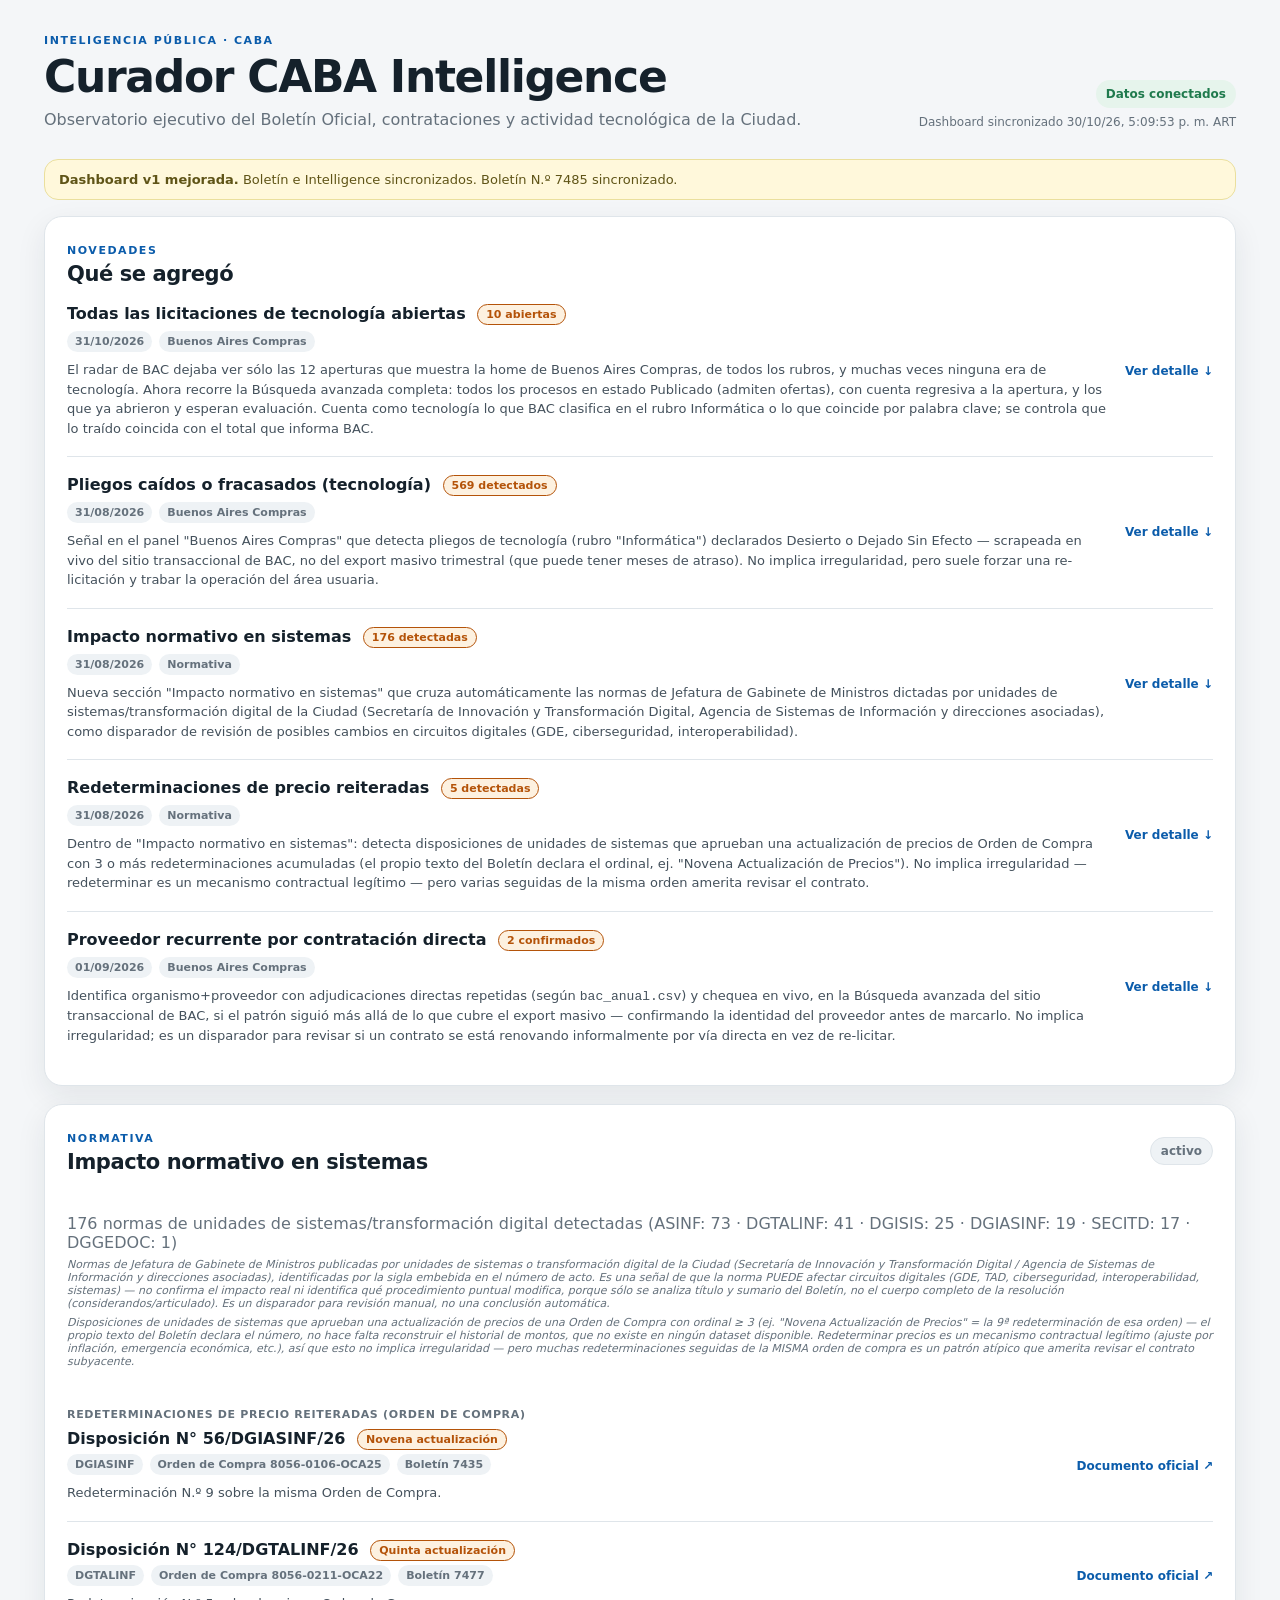
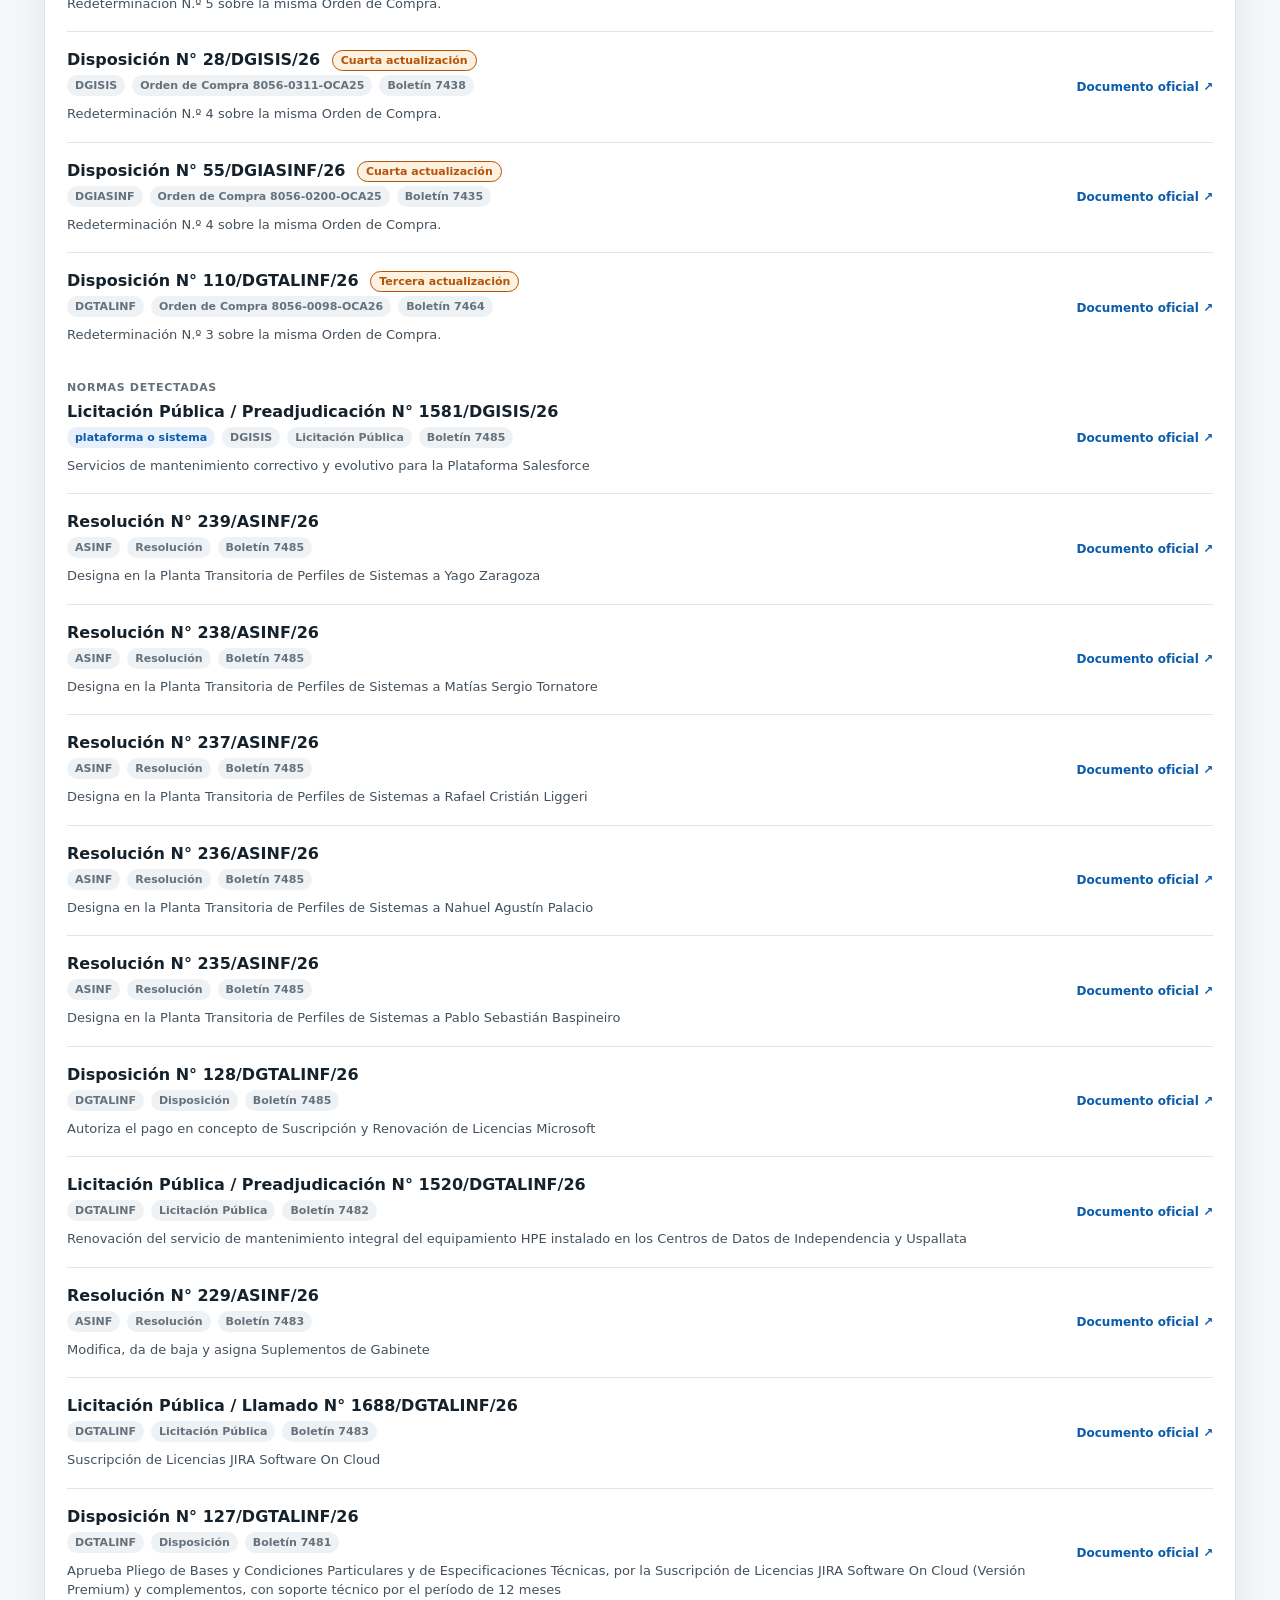
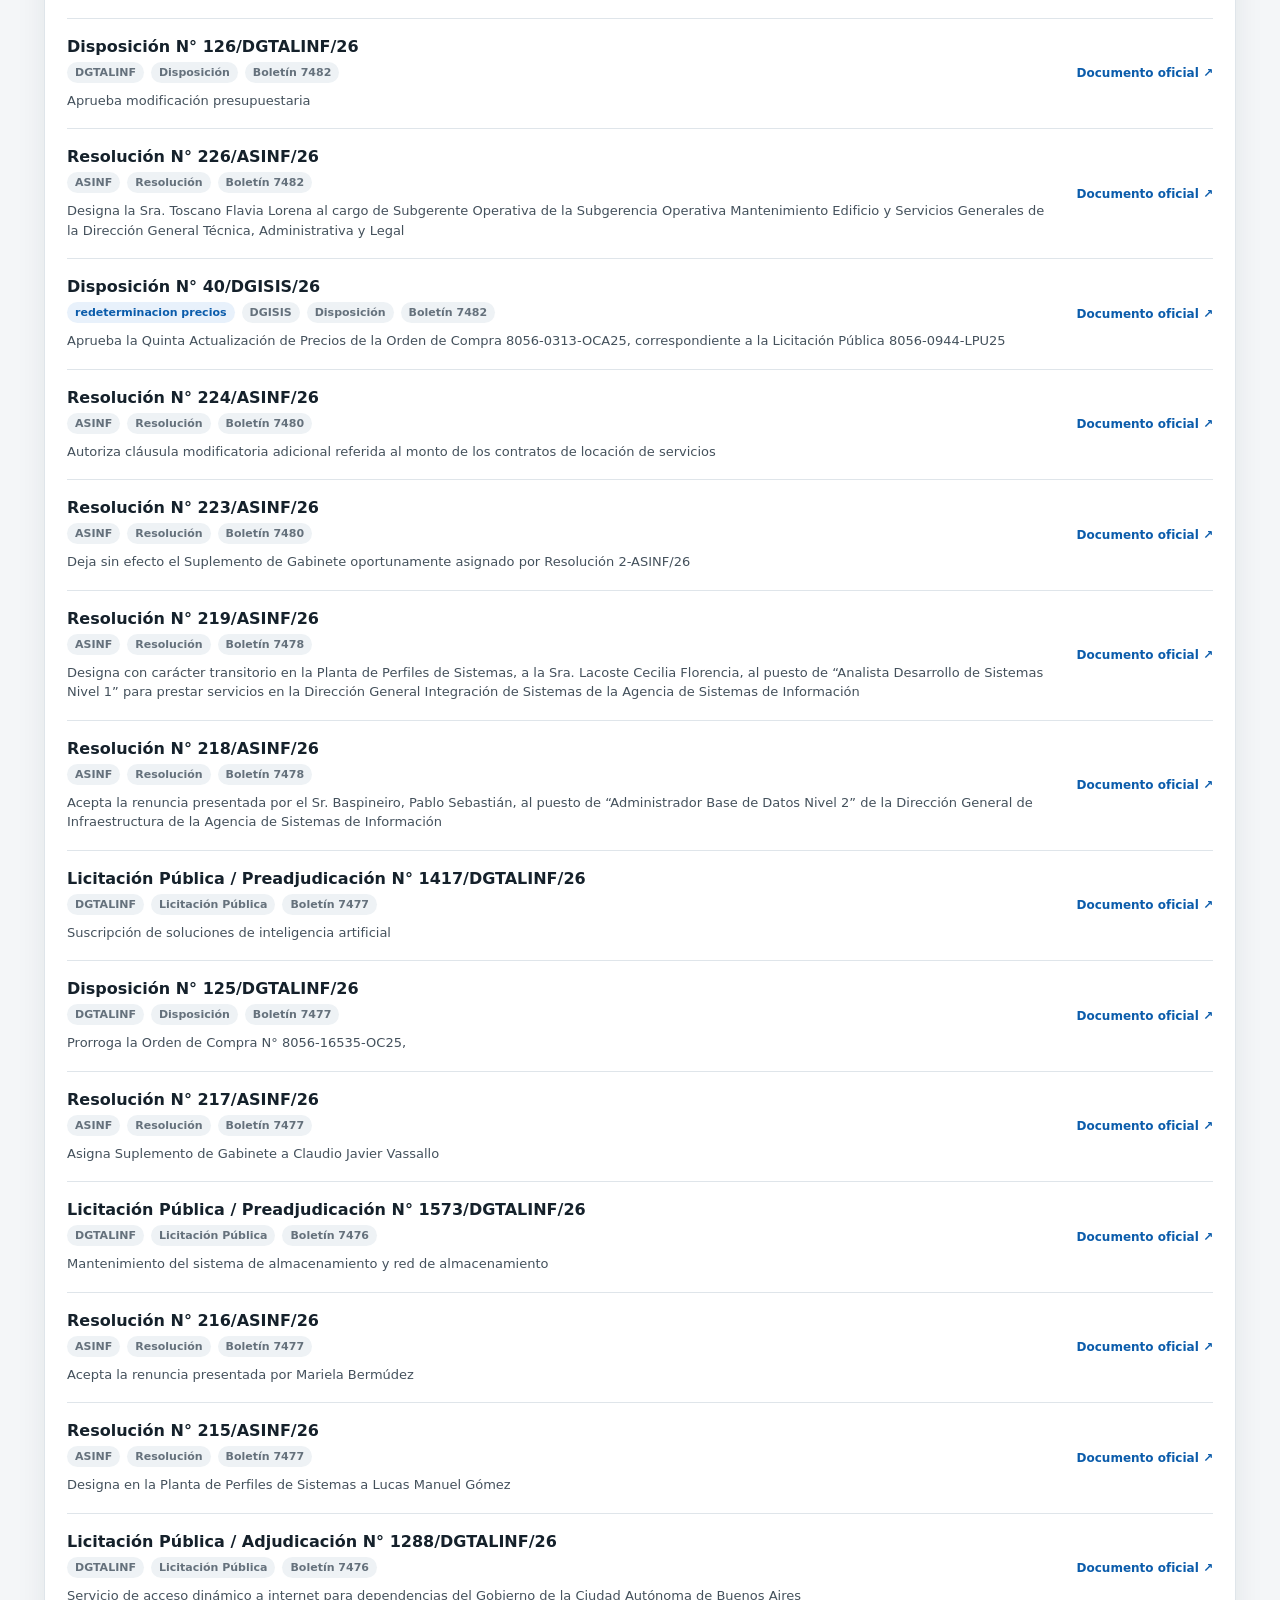
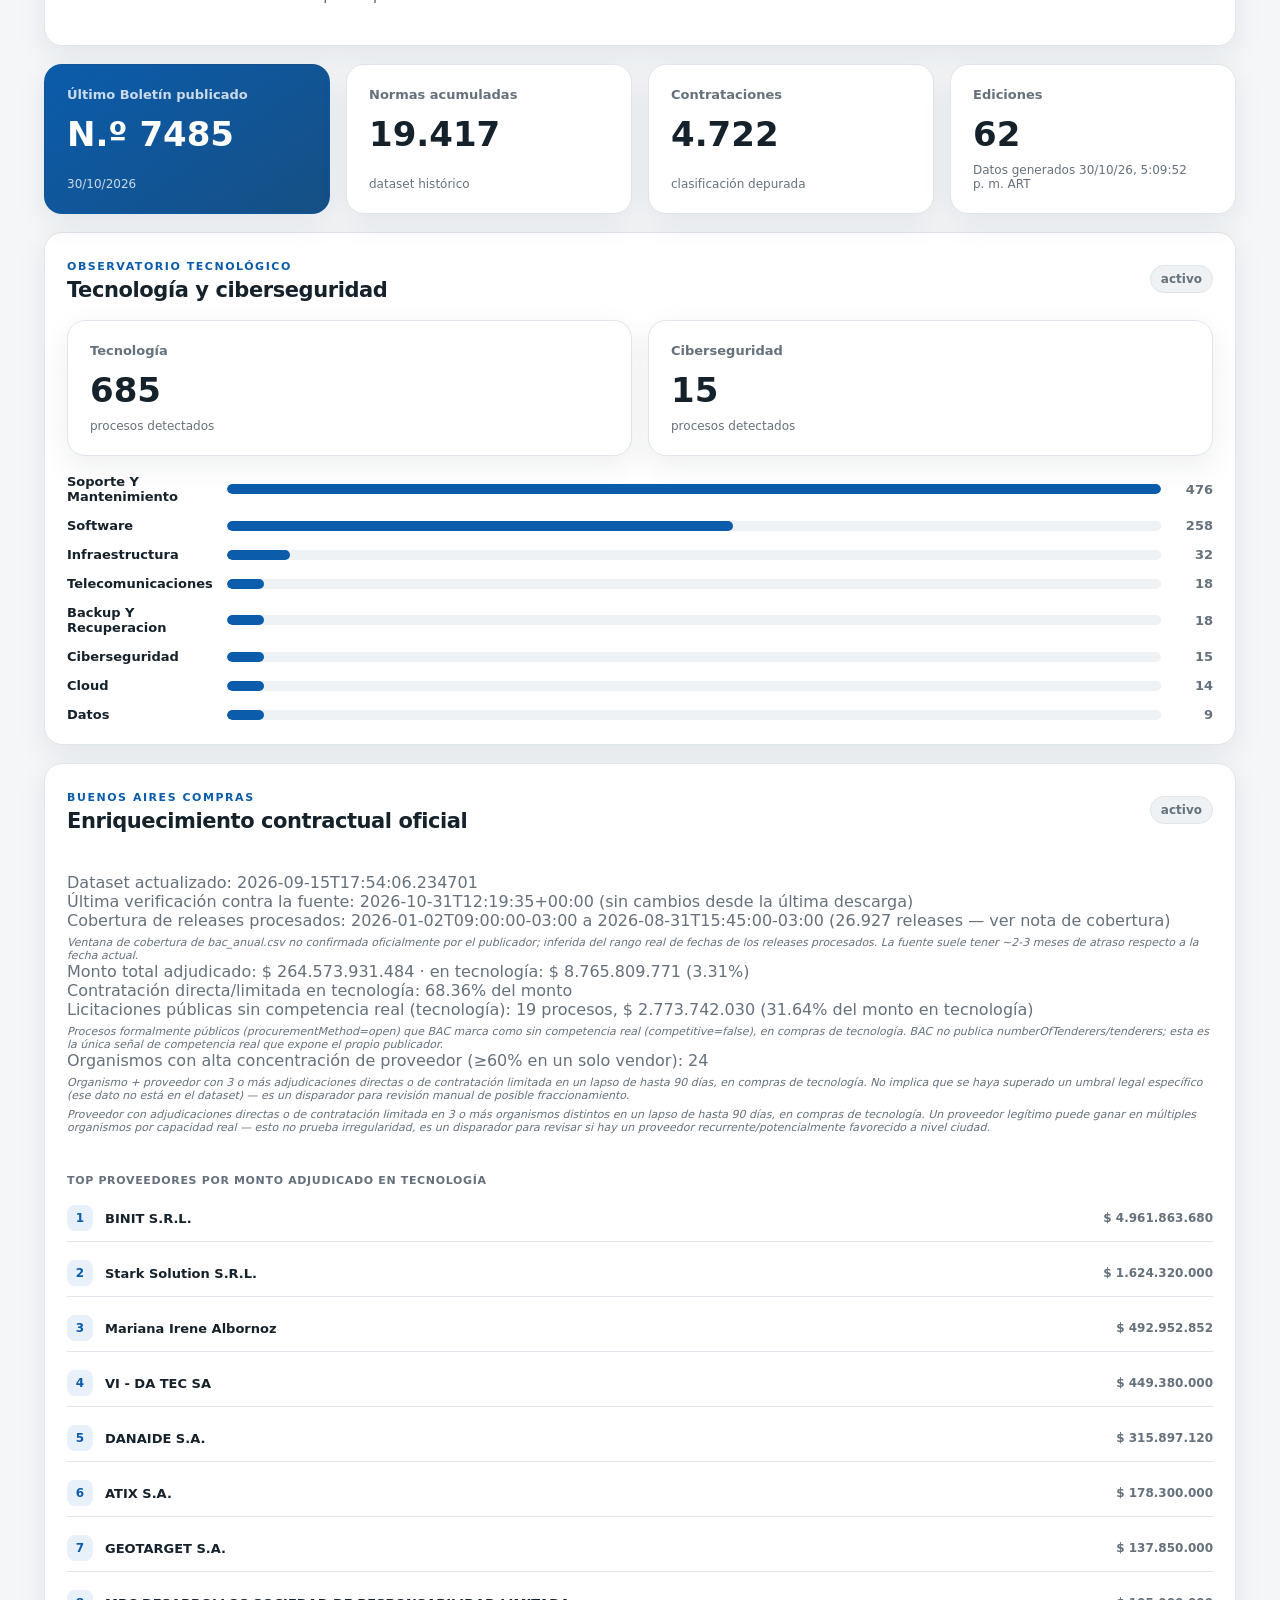
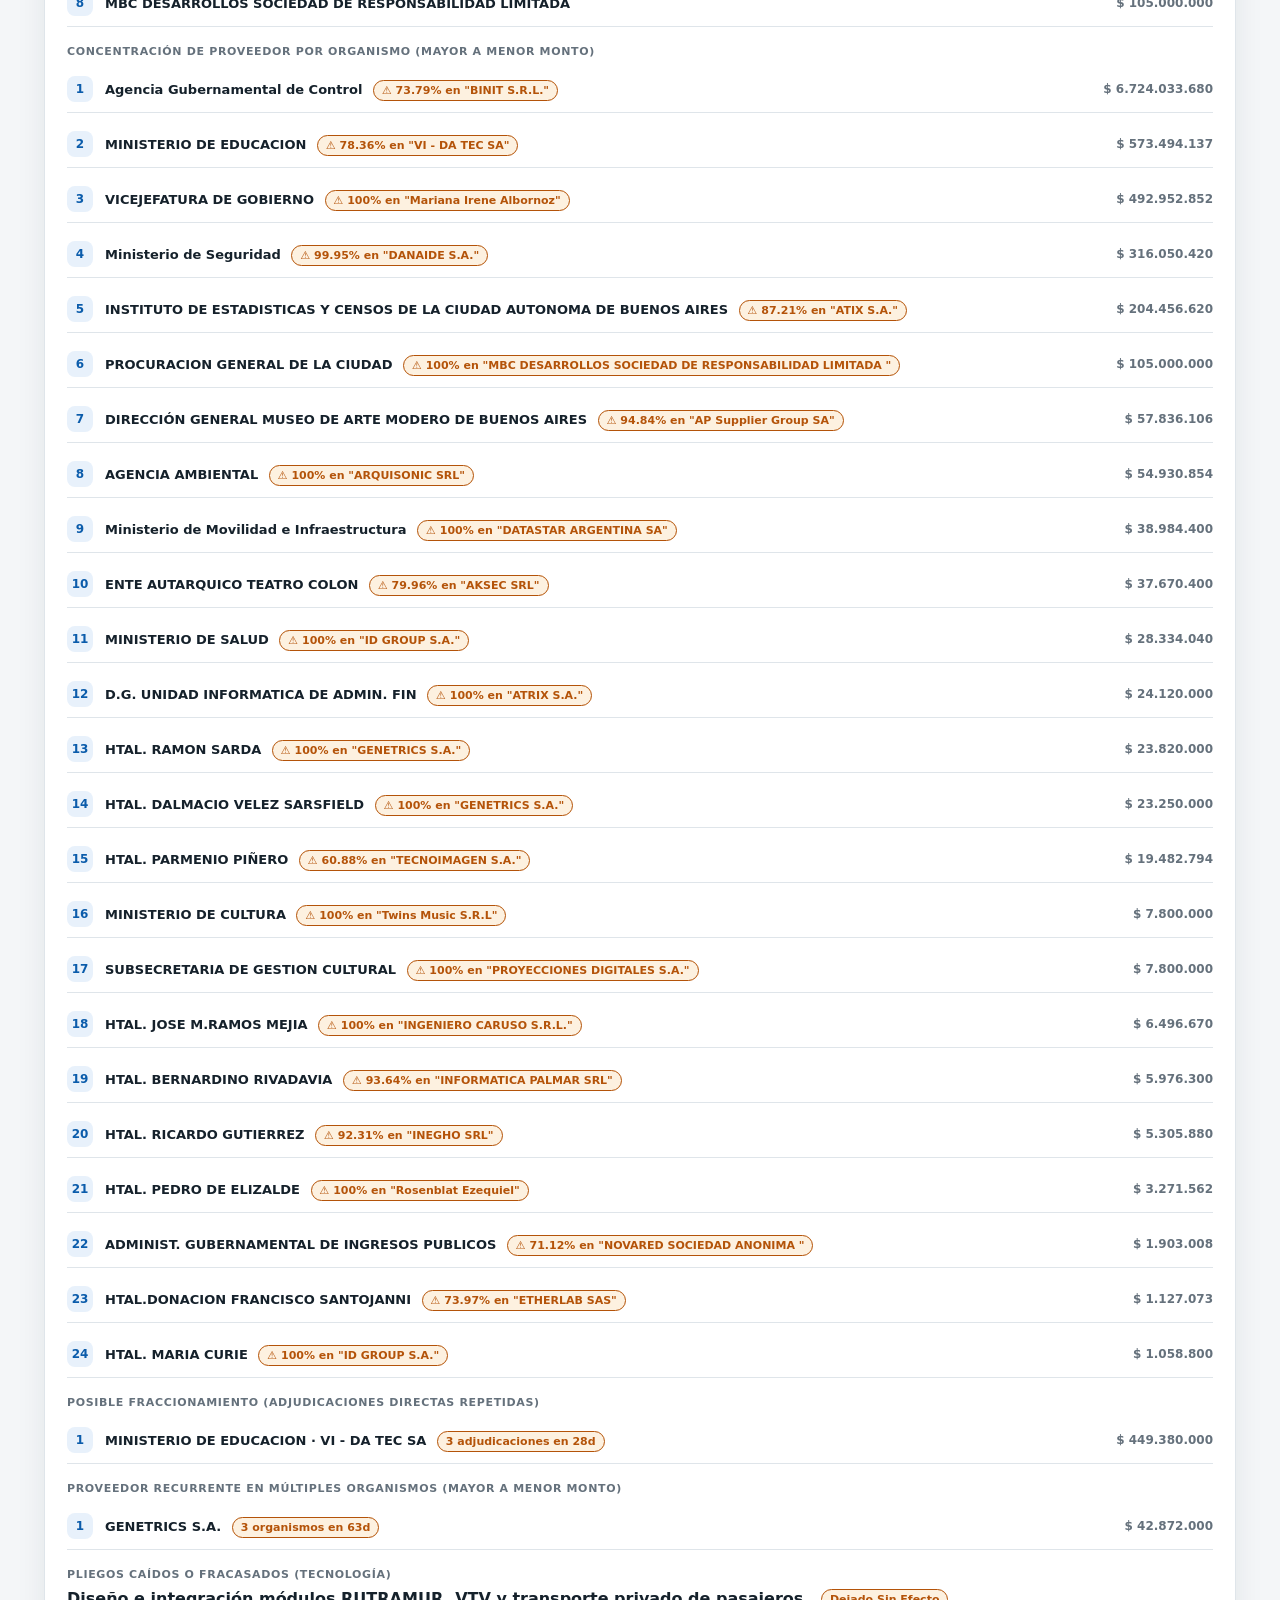
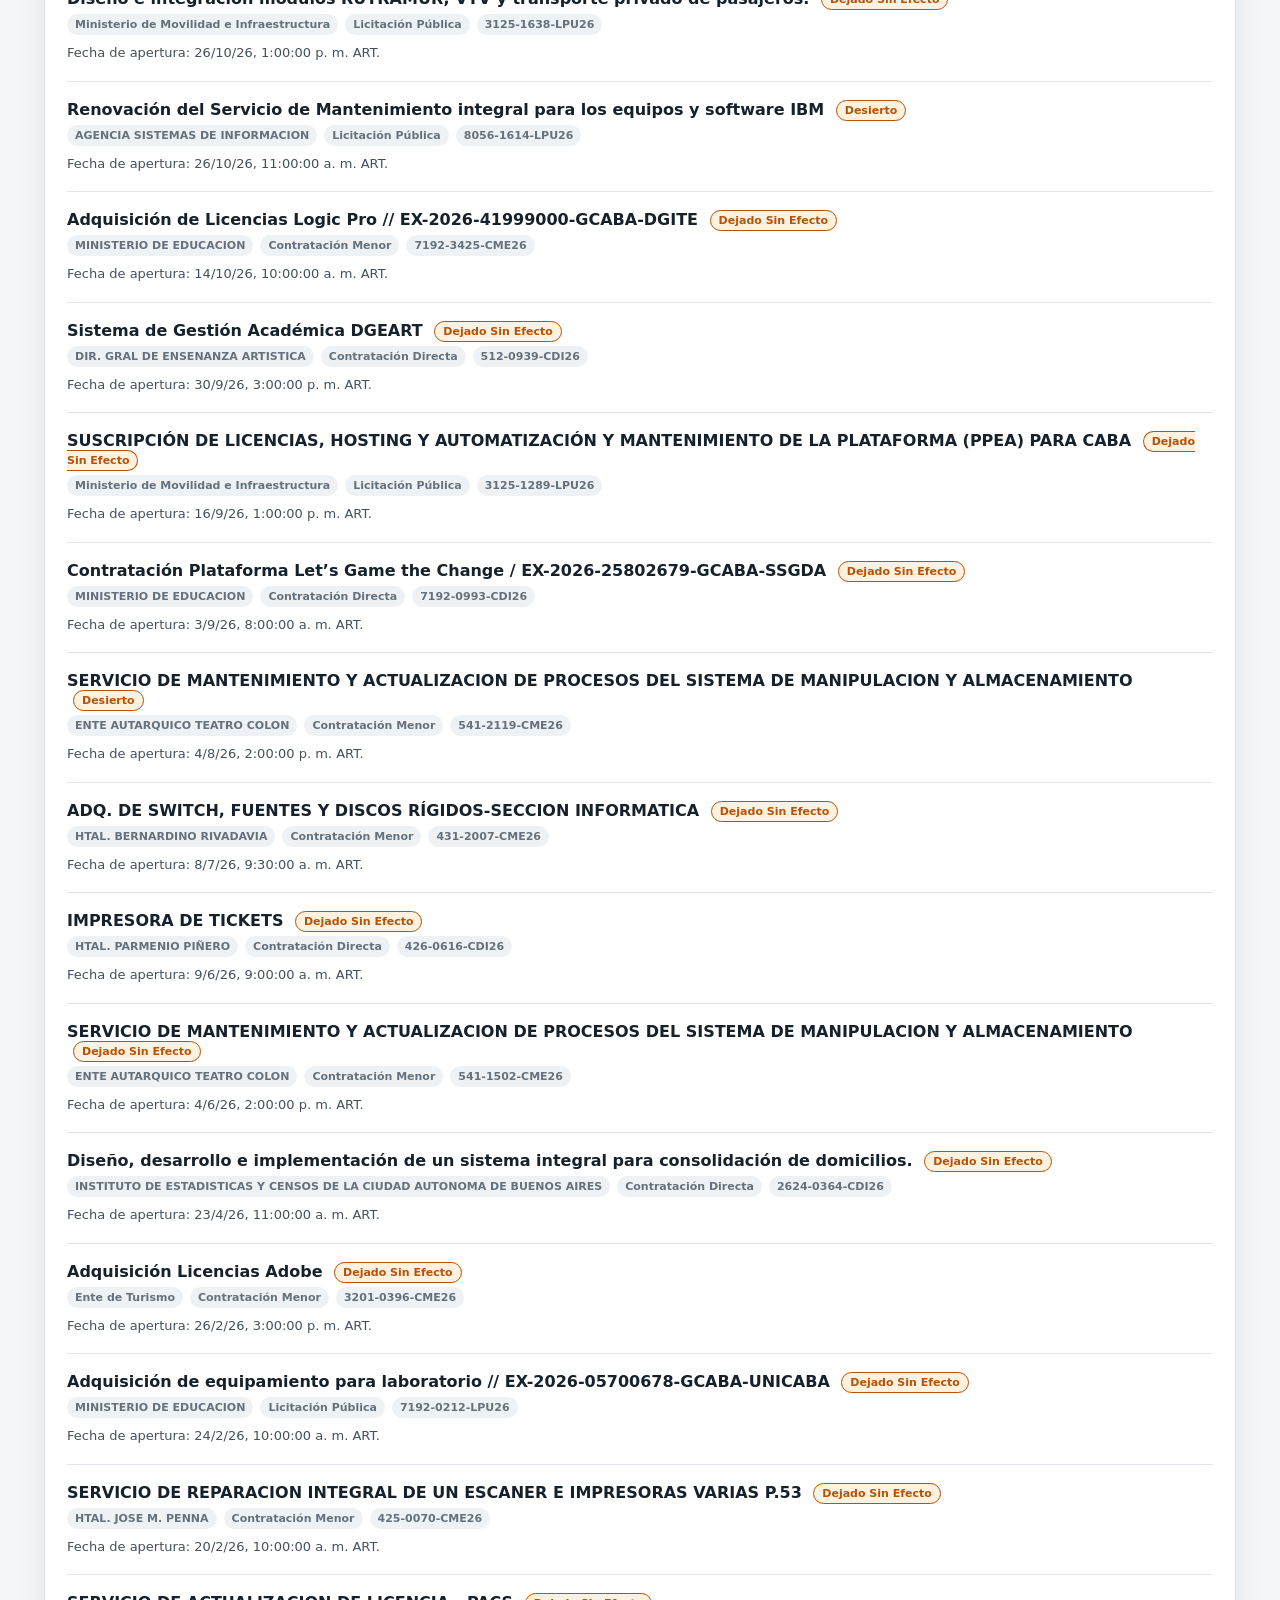
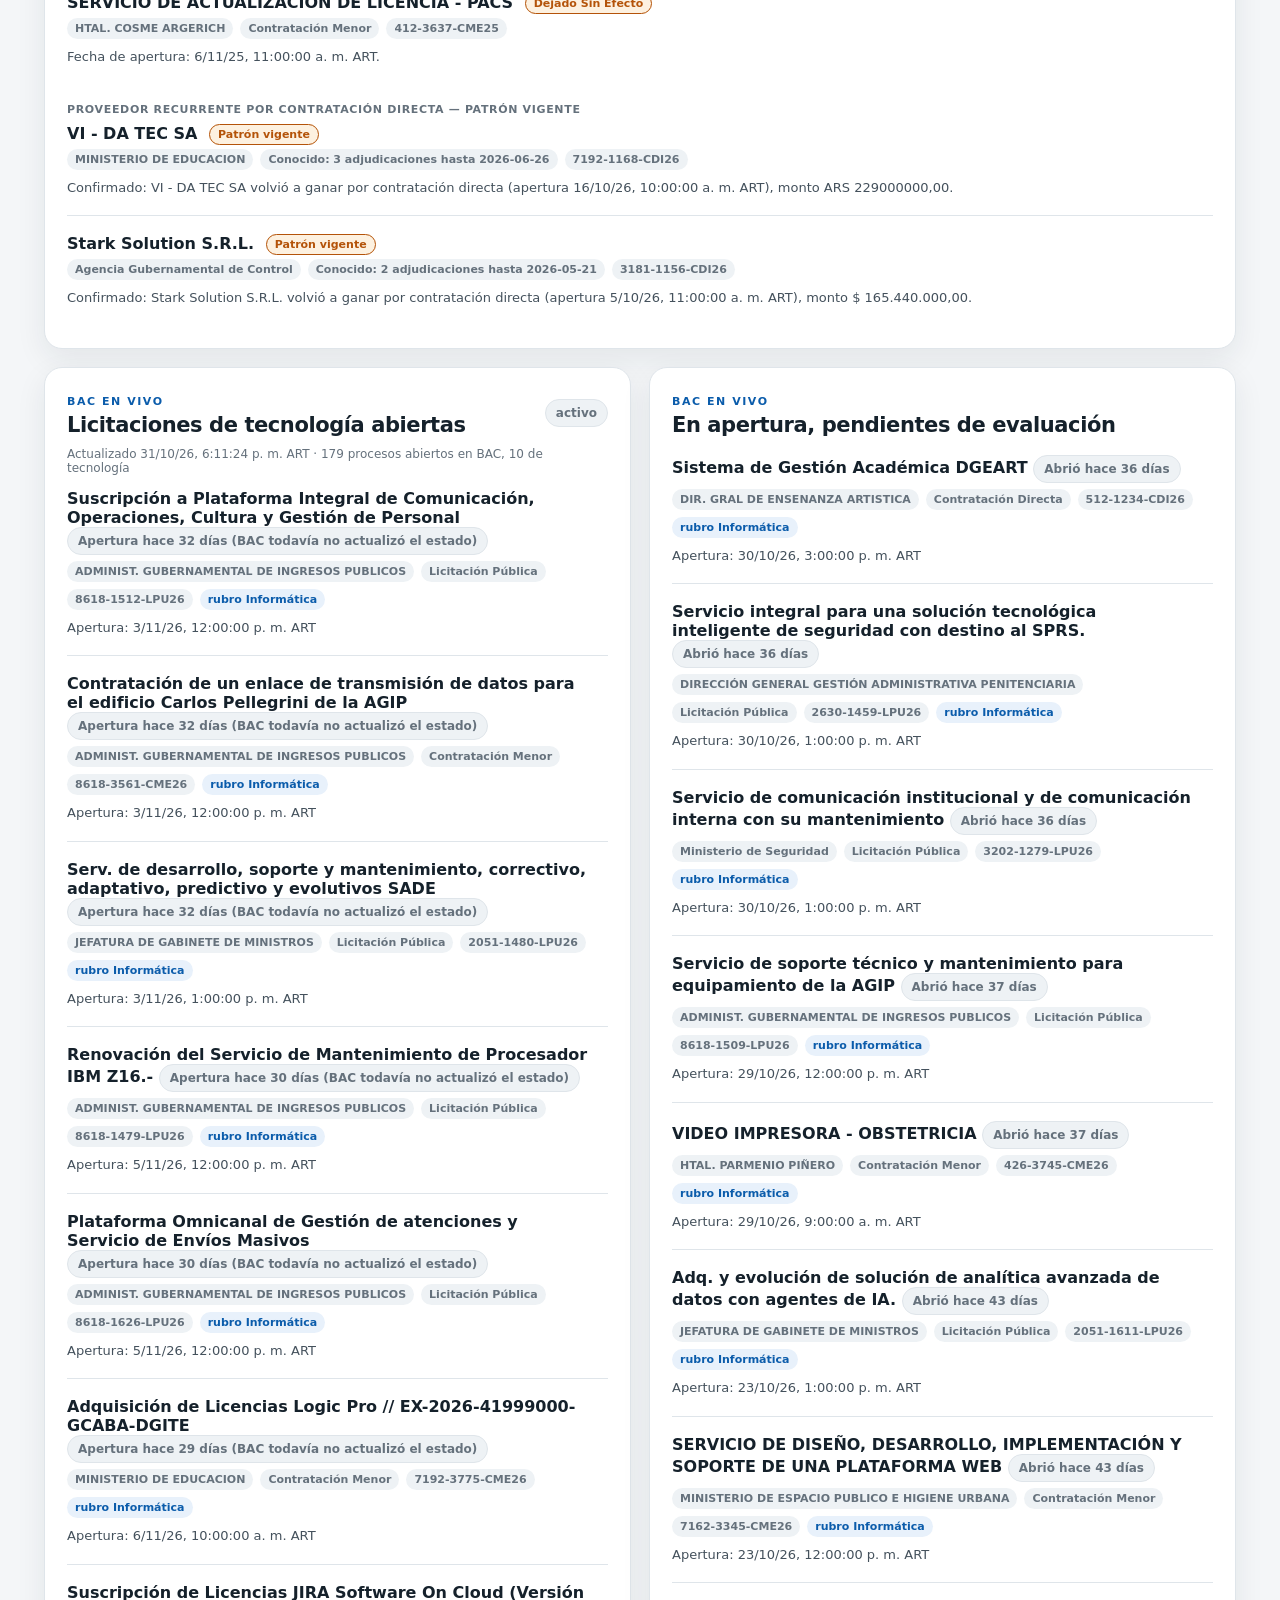
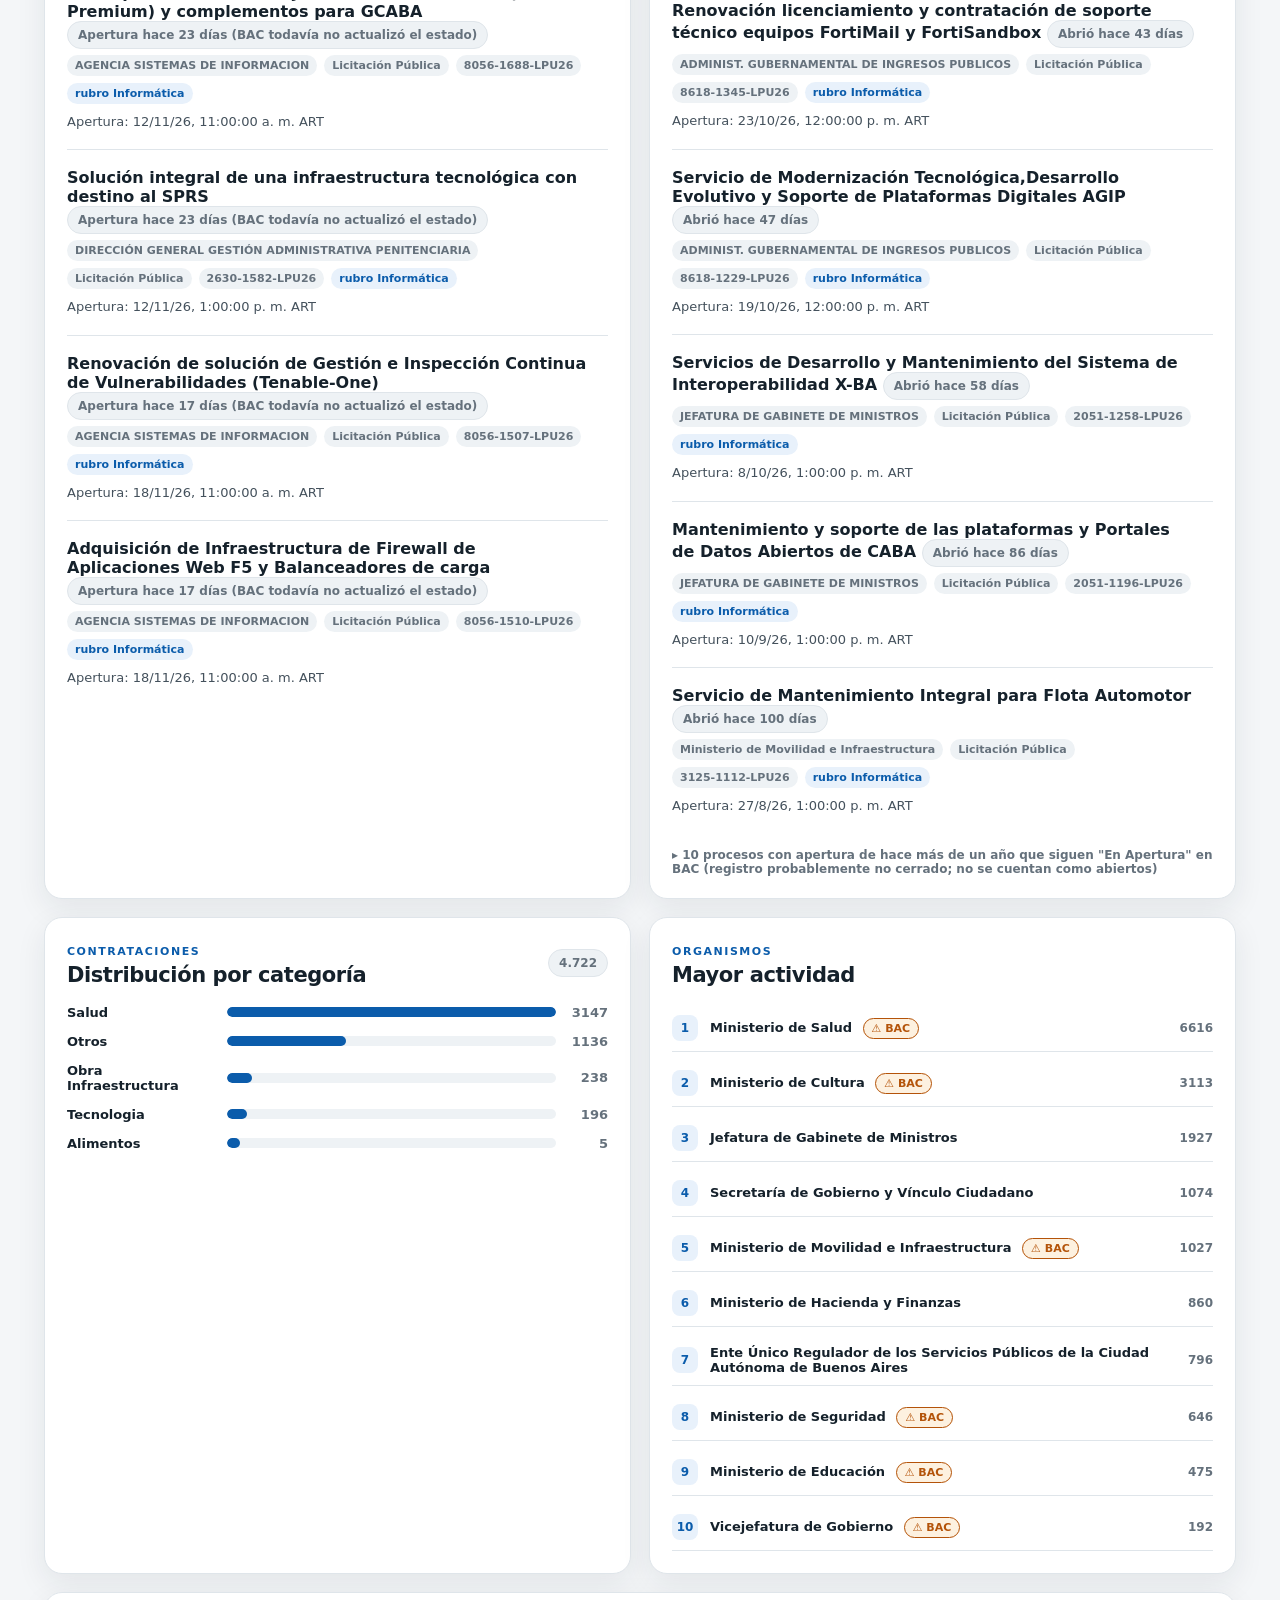
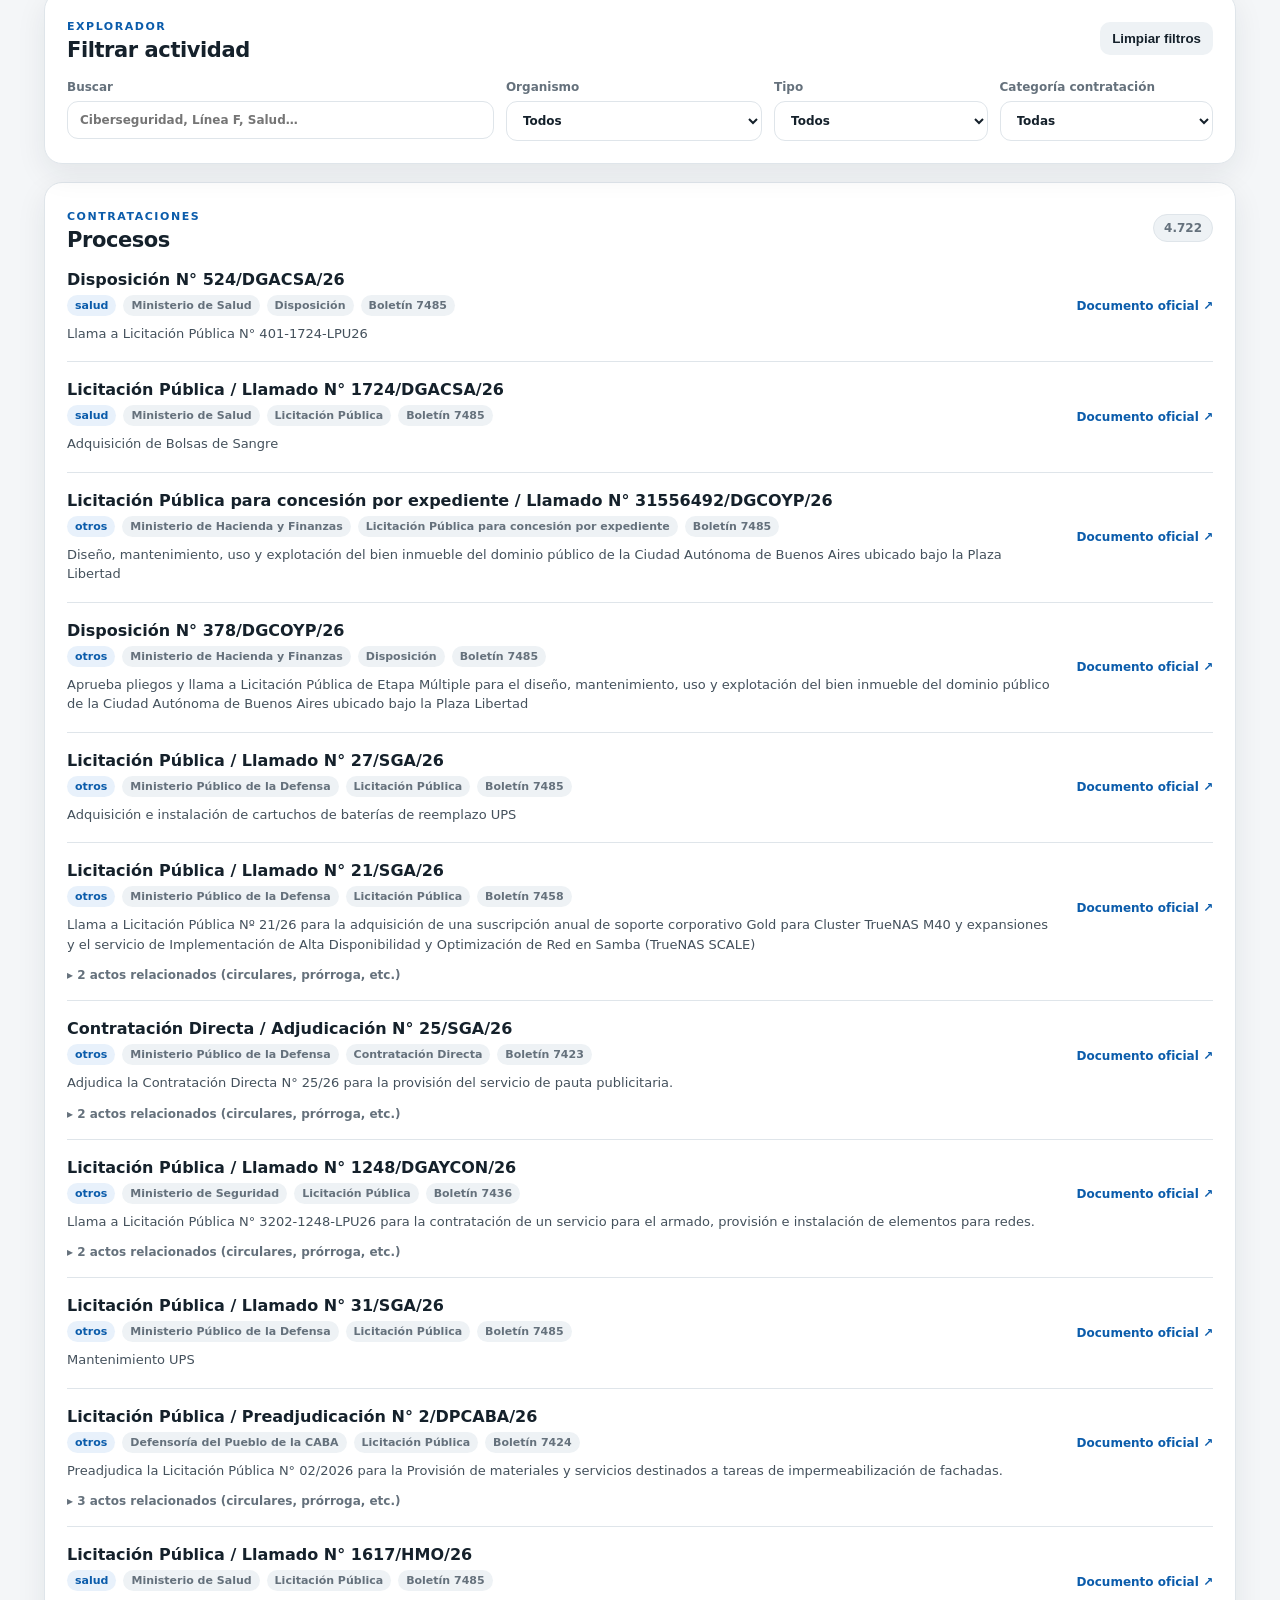
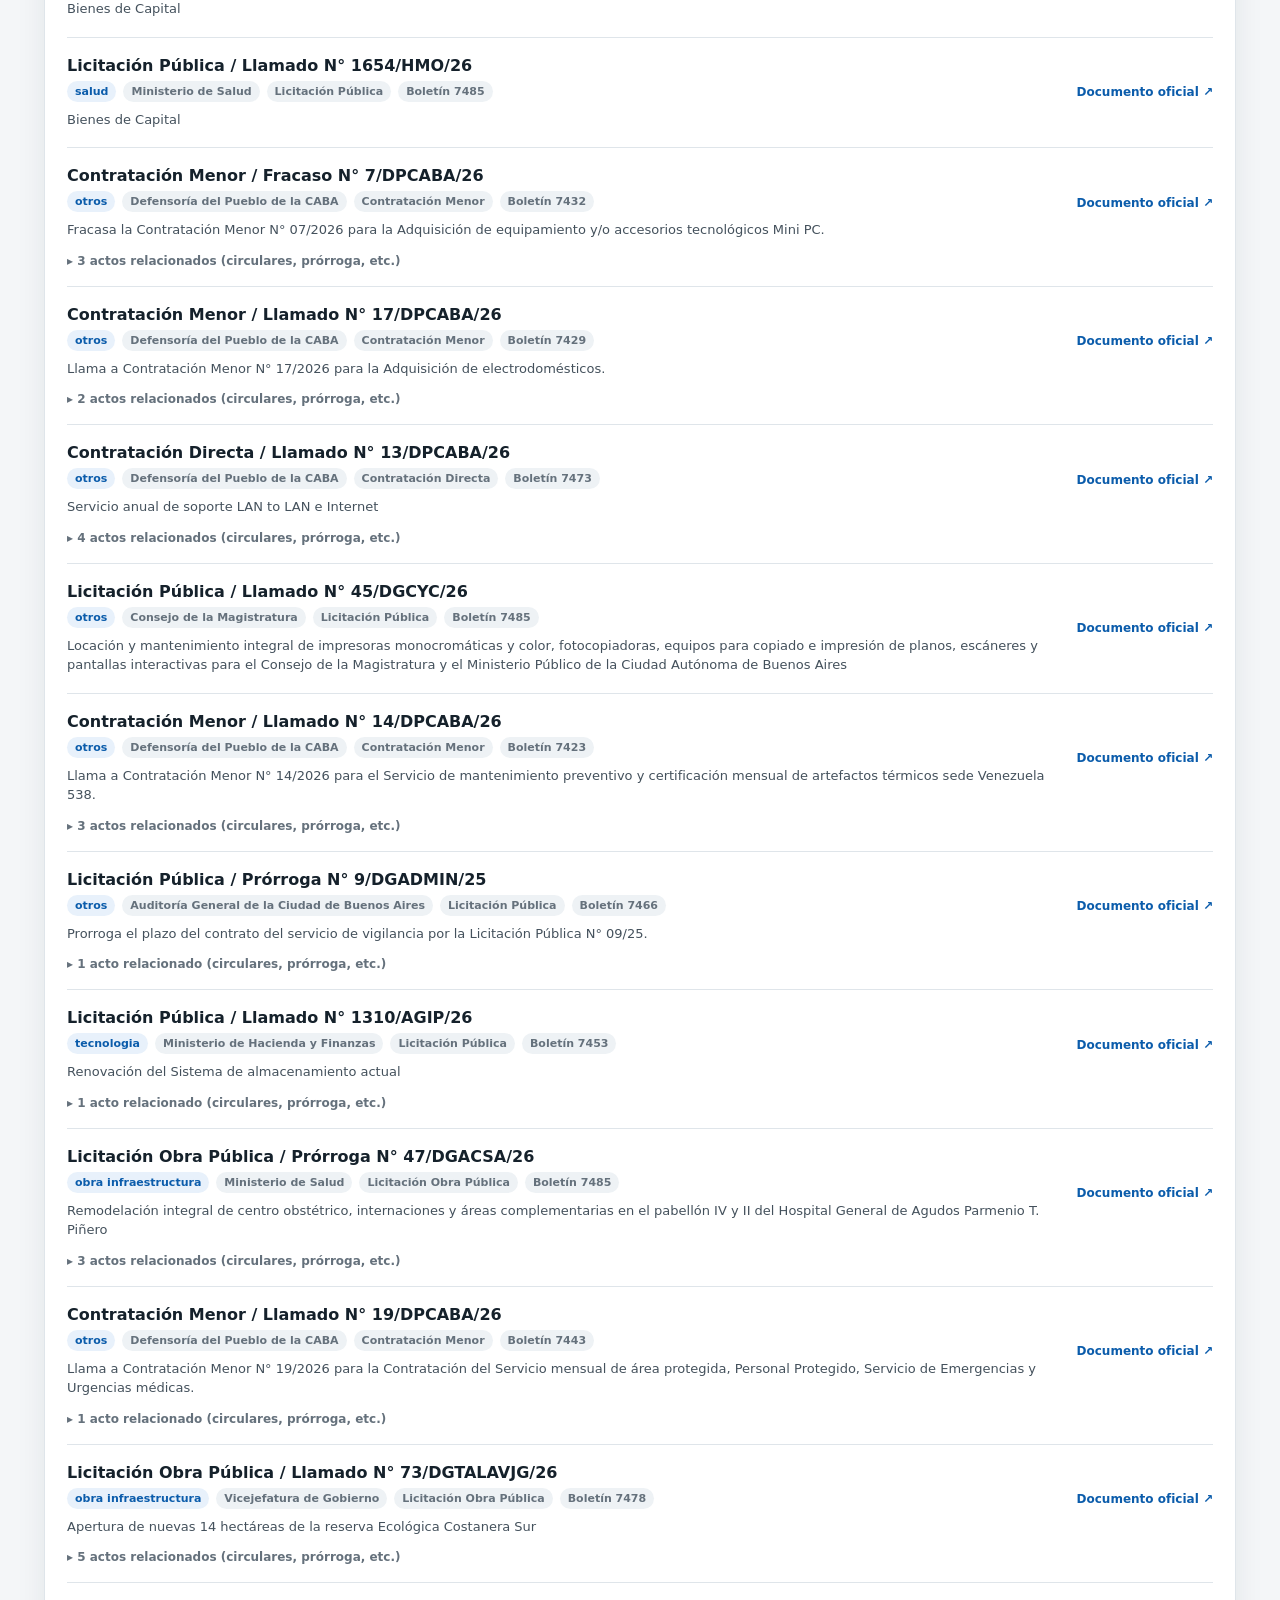
==== commit bbf9ed8f: "Merge pull request #6 from osintESP/feat/bac-licitaciones-abiertas BAC: todas las licitaciones de te" ====
--- a/index.html
+++ b/index.html
@@ -19,108 +19,70 @@
     <section id="feature-notice" class="notice" data-until="2026-11-08" hidden><strong>Nuevo (31/10/2026):</strong> el radar de BAC ahora muestra <strong>todas</strong> las licitaciones de tecnología abiertas, no sólo las 12 de la home de Buenos Aires Compras. <a href="#bac-licitaciones-abiertas">Ver licitaciones abiertas ↓</a></section>
     <section id="sync-notice" class="notice"><strong>Dashboard v1 mejorada.</strong> La capa pública consume únicamente datasets sanitizados derivados de fuentes oficiales GCBA.</section>
 
-    <nav class="tabs" role="tablist" aria-label="Secciones del dashboard">
-      <button type="button" role="tab" id="tab-hoy" aria-controls="hoy" aria-selected="true" tabindex="0">Hoy</button>
-      <button type="button" role="tab" id="tab-licitaciones" aria-controls="licitaciones" aria-selected="false" tabindex="-1">Licitaciones <span id="tabcount-licitaciones" class="tab-count"></span></button>
-      <button type="button" role="tab" id="tab-senales" aria-controls="senales" aria-selected="false" tabindex="-1">Señales para revisar</button>
-      <button type="button" role="tab" id="tab-normativa" aria-controls="normativa" aria-selected="false" tabindex="-1">Normativa de sistemas <span id="tabcount-normativa" class="tab-count"></span></button>
-      <button type="button" role="tab" id="tab-panorama" aria-controls="panorama" aria-selected="false" tabindex="-1">Panorama</button>
-      <button type="button" role="tab" id="tab-explorar" aria-controls="explorar" aria-selected="false" tabindex="-1">Explorar</button>
-    </nav>
-
-    <section id="hoy" class="tabpanel" role="tabpanel" aria-labelledby="tab-hoy" tabindex="-1">
-      <section class="hero-grid">
-        <article class="metric-card featured"><span class="metric-label">Último Boletín publicado</span><strong id="metric-bulletin">—</strong><span id="metric-bulletin-date" class="metric-foot">—</span></article>
-        <article class="metric-card"><span class="metric-label">Normas acumuladas</span><strong id="metric-norms">—</strong><span class="metric-foot">dataset histórico</span></article>
-        <article class="metric-card"><span class="metric-label">Contrataciones</span><strong id="metric-procurements">—</strong><span class="metric-foot">clasificación depurada</span></article>
-        <article class="metric-card"><span class="metric-label">Ediciones</span><strong id="metric-editions">—</strong><span id="data-generated-at" class="metric-foot">histórico disponible</span></article>
-      </section>
-      <div class="subhead">Para revisar</div>
-      <section class="hero-grid summary-grid">
-        <a class="metric-card link-card" href="#bac-licitaciones-abiertas"><span class="metric-label">Licitaciones de tecnología abiertas</span><strong id="hoy-abiertas">—</strong><span id="hoy-abiertas-foot" class="metric-foot">admiten ofertas en BAC</span></a>
-        <a class="metric-card link-card" href="#aperturas-en-apertura-list"><span class="metric-label">En apertura, pendientes de evaluación</span><strong id="hoy-en-apertura">—</strong><span class="metric-foot">abrieron en el último año</span></a>
-        <a class="metric-card link-card" href="#senal-pliegos-caidos"><span class="metric-label">Pliegos caídos (tecnología)</span><strong id="hoy-pliegos">—</strong><span class="metric-foot">Desierto o Dejado Sin Efecto</span></a>
-        <a class="metric-card link-card" href="#senal-recurrente"><span class="metric-label">Proveedor recurrente por directa</span><strong id="hoy-recurrente">—</strong><span class="metric-foot">patrones vigentes confirmados</span></a>
-        <a class="metric-card link-card" href="#senal-concentracion"><span class="metric-label">Organismos con concentración alta</span><strong id="hoy-concentracion">—</strong><span class="metric-foot">&ge;60% del monto en un proveedor</span></a>
-        <a class="metric-card link-card" href="#senal-redeterminaciones"><span class="metric-label">Redeterminaciones reiteradas</span><strong id="hoy-redeterminaciones">—</strong><span class="metric-foot">3 o más sobre la misma orden</span></a>
-        <a class="metric-card link-card" href="#normative-impact-panel"><span class="metric-label">Normas de unidades de sistemas</span><strong id="hoy-normativa">—</strong><span class="metric-foot">Jefatura de Gabinete</span></a>
-      </section>
-      <section class="panel">
-        <div class="panel-head"><div><span class="eyebrow">NOVEDADES</span><h2>Qué se agregó</h2></div></div>
-        <div class="record-list">
-          <article class="record"><div><h3 class="record-title">Todas las licitaciones de tecnología abiertas <span id="novedad-abiertas-count" class="badge audit-flag badge-count"></span></h3><div class="record-meta"><span class="meta-pill">31/10/2026</span><span class="meta-pill">Buenos Aires Compras</span></div><p class="record-summary">El radar de BAC dejaba ver sólo las 12 aperturas que muestra la home de Buenos Aires Compras, de todos los rubros, y muchas veces ninguna era de tecnología. Ahora recorre la Búsqueda avanzada completa: todos los procesos en estado Publicado (admiten ofertas), con cuenta regresiva a la apertura, y los que ya abrieron y esperan evaluación. Cuenta como tecnología lo que BAC clasifica en el rubro Informática o lo que coincide por palabra clave; se controla que lo traído coincida con el total que informa BAC.</p></div><a class="record-action" href="#bac-licitaciones-abiertas">Ver detalle →</a></article>
-          <article class="record"><div><h3 class="record-title">Pliegos caídos o fracasados (tecnología) <span id="novedad-failed-count" class="badge audit-flag badge-count"></span></h3><div class="record-meta"><span class="meta-pill">31/08/2026</span><span class="meta-pill">Buenos Aires Compras</span></div><p class="record-summary">Señal en el panel "Buenos Aires Compras" que detecta pliegos de tecnología (rubro "Informática") declarados Desierto o Dejado Sin Efecto — scrapeada en vivo del sitio transaccional de BAC, no del export masivo trimestral (que puede tener meses de atraso). No implica irregularidad, pero suele forzar una re-licitación y trabar la operación del área usuaria.</p></div><a class="record-action" href="#bac-failed-tenders">Ver detalle →</a></article>
-          <article class="record"><div><h3 class="record-title">Impacto normativo en sistemas <span id="novedad-normative-count" class="badge audit-flag badge-count"></span></h3><div class="record-meta"><span class="meta-pill">31/08/2026</span><span class="meta-pill">Normativa</span></div><p class="record-summary">Nueva sección "Impacto normativo en sistemas" que cruza automáticamente las normas de Jefatura de Gabinete de Ministros dictadas por unidades de sistemas/transformación digital de la Ciudad (Secretaría de Innovación y Transformación Digital, Agencia de Sistemas de Información y direcciones asociadas), como disparador de revisión de posibles cambios en circuitos digitales (GDE, ciberseguridad, interoperabilidad).</p></div><a class="record-action" href="#normative-impact-panel">Ver detalle →</a></article>
-          <article class="record"><div><h3 class="record-title">Redeterminaciones de precio reiteradas <span id="novedad-price-redetermination-count" class="badge audit-flag badge-count"></span></h3><div class="record-meta"><span class="meta-pill">31/08/2026</span><span class="meta-pill">Normativa</span></div><p class="record-summary">Dentro de "Impacto normativo en sistemas": detecta disposiciones de unidades de sistemas que aprueban una actualización de precios de Orden de Compra con 3 o más redeterminaciones acumuladas (el propio texto del Boletín declara el ordinal, ej. "Novena Actualización de Precios"). No implica irregularidad — redeterminar es un mecanismo contractual legítimo — pero varias seguidas de la misma orden amerita revisar el contrato.</p></div><a class="record-action" href="#normative-impact-panel">Ver detalle →</a></article>
-          <article class="record"><div><h3 class="record-title">Proveedor recurrente por contratación directa <span id="novedad-recurring-vendor-count" class="badge audit-flag badge-count"></span></h3><div class="record-meta"><span class="meta-pill">01/09/2026</span><span class="meta-pill">Buenos Aires Compras</span></div><p class="record-summary">Identifica organismo+proveedor con adjudicaciones directas repetidas (según <code>bac_anual.csv</code>) y chequea en vivo, en la Búsqueda avanzada del sitio transaccional de BAC, si el patrón siguió más allá de lo que cubre el export masivo — confirmando la identidad del proveedor antes de marcarlo. No implica irregularidad; es un disparador para revisar si un contrato se está renovando informalmente por vía directa en vez de re-licitar.</p></div><a class="record-action" href="#bac-recurring-vendor-watch">Ver detalle →</a></article>
-        </div>
-      </section>
+    <section class="panel">
+      <div class="panel-head"><div><span class="eyebrow">NOVEDADES</span><h2>Qué se agregó</h2></div></div>
+      <div class="record-list">
+        <article class="record"><div><h3 class="record-title">Todas las licitaciones de tecnología abiertas <span id="novedad-abiertas-count" class="badge audit-flag badge-count"></span></h3><div class="record-meta"><span class="meta-pill">31/10/2026</span><span class="meta-pill">Buenos Aires Compras</span></div><p class="record-summary">El radar de BAC dejaba ver sólo las 12 aperturas que muestra la home de Buenos Aires Compras, de todos los rubros, y muchas veces ninguna era de tecnología. Ahora recorre la Búsqueda avanzada completa: todos los procesos en estado Publicado (admiten ofertas), con cuenta regresiva a la apertura, y los que ya abrieron y esperan evaluación. Cuenta como tecnología lo que BAC clasifica en el rubro Informática o lo que coincide por palabra clave; se controla que lo traído coincida con el total que informa BAC.</p></div><a class="record-action" href="#bac-licitaciones-abiertas">Ver detalle ↓</a></article>
+        <article class="record"><div><h3 class="record-title">Pliegos caídos o fracasados (tecnología) <span id="novedad-failed-count" class="badge audit-flag badge-count"></span></h3><div class="record-meta"><span class="meta-pill">31/08/2026</span><span class="meta-pill">Buenos Aires Compras</span></div><p class="record-summary">Señal en el panel "Buenos Aires Compras" que detecta pliegos de tecnología (rubro "Informática") declarados Desierto o Dejado Sin Efecto — scrapeada en vivo del sitio transaccional de BAC, no del export masivo trimestral (que puede tener meses de atraso). No implica irregularidad, pero suele forzar una re-licitación y trabar la operación del área usuaria.</p></div><a class="record-action" href="#bac-failed-tenders">Ver detalle ↓</a></article>
+        <article class="record"><div><h3 class="record-title">Impacto normativo en sistemas <span id="novedad-normative-count" class="badge audit-flag badge-count"></span></h3><div class="record-meta"><span class="meta-pill">31/08/2026</span><span class="meta-pill">Normativa</span></div><p class="record-summary">Nueva sección "Impacto normativo en sistemas" que cruza automáticamente las normas de Jefatura de Gabinete de Ministros dictadas por unidades de sistemas/transformación digital de la Ciudad (Secretaría de Innovación y Transformación Digital, Agencia de Sistemas de Información y direcciones asociadas), como disparador de revisión de posibles cambios en circuitos digitales (GDE, ciberseguridad, interoperabilidad).</p></div><a class="record-action" href="#normative-impact-panel">Ver detalle ↓</a></article>
+        <article class="record"><div><h3 class="record-title">Redeterminaciones de precio reiteradas <span id="novedad-price-redetermination-count" class="badge audit-flag badge-count"></span></h3><div class="record-meta"><span class="meta-pill">31/08/2026</span><span class="meta-pill">Normativa</span></div><p class="record-summary">Dentro de "Impacto normativo en sistemas": detecta disposiciones de unidades de sistemas que aprueban una actualización de precios de Orden de Compra con 3 o más redeterminaciones acumuladas (el propio texto del Boletín declara el ordinal, ej. "Novena Actualización de Precios"). No implica irregularidad — redeterminar es un mecanismo contractual legítimo — pero varias seguidas de la misma orden amerita revisar el contrato.</p></div><a class="record-action" href="#normative-impact-panel">Ver detalle ↓</a></article>
+        <article class="record"><div><h3 class="record-title">Proveedor recurrente por contratación directa <span id="novedad-recurring-vendor-count" class="badge audit-flag badge-count"></span></h3><div class="record-meta"><span class="meta-pill">01/09/2026</span><span class="meta-pill">Buenos Aires Compras</span></div><p class="record-summary">Identifica organismo+proveedor con adjudicaciones directas repetidas (según <code>bac_anual.csv</code>) y chequea en vivo, en la Búsqueda avanzada del sitio transaccional de BAC, si el patrón siguió más allá de lo que cubre el export masivo — confirmando la identidad del proveedor antes de marcarlo. No implica irregularidad; es un disparador para revisar si un contrato se está renovando informalmente por vía directa en vez de re-licitar.</p></div><a class="record-action" href="#bac-recurring-vendor-watch">Ver detalle ↓</a></article>
+      </div>
     </section>
 
-    <section id="licitaciones" class="tabpanel" role="tabpanel" aria-labelledby="tab-licitaciones" tabindex="-1" hidden>
-      <section id="bac-licitaciones-abiertas" class="two-col">
-        <article class="panel">
-          <div class="panel-head"><div><span class="eyebrow">BAC EN VIVO</span><h2>Licitaciones de tecnología abiertas</h2></div><span id="aperturas-status" class="badge">pendiente</span></div>
-          <div id="aperturas-sync" class="muted" style="margin:-8px 0 14px"></div>
-          <div id="aperturas-abiertas-list" class="record-list"></div>
-        </article>
-        <article class="panel">
-          <div class="panel-head"><div><span class="eyebrow">BAC EN VIVO</span><h2>En apertura, pendientes de evaluación</h2></div></div>
-          <div id="aperturas-en-apertura-list" class="record-list"></div>
-        </article>
-      </section>
+    <section id="normative-impact-panel" class="panel"><div class="panel-head"><div><span class="eyebrow">NORMATIVA</span><h2>Impacto normativo en sistemas</h2></div><span id="normative-impact-status" class="badge">pendiente</span></div><div id="normative-impact-summary" class="empty">Esperando sincronización.</div><div class="subhead">Redeterminaciones de precio reiteradas (Orden de Compra)</div><div id="price-redetermination-list" class="record-list"></div><div class="subhead">Normas detectadas</div><div id="normative-impact-list" class="record-list"></div></section>
+
+    <section class="hero-grid">
+      <article class="metric-card featured"><span class="metric-label">Último Boletín publicado</span><strong id="metric-bulletin">—</strong><span id="metric-bulletin-date" class="metric-foot">—</span></article>
+      <article class="metric-card"><span class="metric-label">Normas acumuladas</span><strong id="metric-norms">—</strong><span class="metric-foot">dataset histórico</span></article>
+      <article class="metric-card"><span class="metric-label">Contrataciones</span><strong id="metric-procurements">—</strong><span class="metric-foot">clasificación depurada</span></article>
+      <article class="metric-card"><span class="metric-label">Ediciones</span><strong id="metric-editions">—</strong><span id="data-generated-at" class="metric-foot">histórico disponible</span></article>
     </section>
 
-    <section id="senales" class="tabpanel" role="tabpanel" aria-labelledby="tab-senales" tabindex="-1" hidden>
-      <div class="notice signals-note">Estas señales son <strong>disparadores de revisión</strong>, no prueba de irregularidad: cada una tiene explicaciones operativas legítimas posibles. Los umbrales son arbitrarios y están documentados como tales.</div>
-      <details class="panel fold" id="senal-concentracion"><summary><span class="fold-title">Concentración de proveedor por organismo (mayor a menor monto)</span> <span id="count-concentracion" class="badge badge-count">—</span></summary>
-        <div id="bac-concentration" class="ranking"></div>
-      </details>
-      <details class="panel fold" id="senal-fraccionamiento"><summary><span class="fold-title">Posible fraccionamiento (adjudicaciones directas repetidas)</span> <span id="count-fraccionamiento" class="badge badge-count">—</span></summary>
-        <div id="bac-fractionation" class="ranking"></div>
-      </details>
-      <details class="panel fold" id="senal-multiorganismo"><summary><span class="fold-title">Proveedor recurrente en múltiples organismos (mayor a menor monto)</span> <span id="count-multiorganismo" class="badge badge-count">—</span></summary>
-        <div id="bac-repeat-winner" class="ranking"></div>
-      </details>
-      <details class="panel fold" id="senal-recurrente"><summary><span class="fold-title">Proveedor recurrente por contratación directa — patrón vigente</span> <span id="count-recurrente" class="badge badge-count">—</span></summary>
-        <div id="bac-recurring-vendor-watch" class="record-list"></div>
-      </details>
-      <details class="panel fold" id="senal-pliegos-caidos"><summary><span class="fold-title">Pliegos caídos o fracasados (tecnología)</span> <span id="count-pliegos" class="badge badge-count">—</span></summary>
-        <div id="bac-failed-tenders" class="record-list"></div><button id="pliegos-load-more" class="button ghost" type="button" style="display:none">Cargar más</button>
-      </details>
-      <details class="panel fold" id="senal-redeterminaciones"><summary><span class="fold-title">Redeterminaciones de precio reiteradas (Orden de Compra)</span> <span id="count-redeterminaciones" class="badge badge-count">—</span></summary>
-        <div id="price-redetermination-list" class="record-list"></div>
-      </details>
+    <section class="panel">
+      <div class="panel-head"><div><span class="eyebrow">OBSERVATORIO TECNOLÓGICO</span><h2>Tecnología y ciberseguridad</h2></div><span id="intel-status" class="badge">pendiente</span></div>
+      <div class="hero-grid intel-grid">
+        <article class="metric-card"><span class="metric-label">Tecnología</span><strong id="metric-tech">—</strong><span class="metric-foot">procesos detectados</span></article>
+        <article class="metric-card"><span class="metric-label">Ciberseguridad</span><strong id="metric-cyber">—</strong><span class="metric-foot">procesos detectados</span></article>
+      </div>
+      <div id="intel-tags" class="bar-list"></div>
     </section>
 
-    <section id="normativa" class="tabpanel" role="tabpanel" aria-labelledby="tab-normativa" tabindex="-1" hidden>
-      <section id="normative-impact-panel" class="panel"><div class="panel-head"><div><span class="eyebrow">NORMATIVA</span><h2>Impacto normativo en sistemas</h2></div><span id="normative-impact-status" class="badge">pendiente</span></div><div id="normative-impact-summary" class="empty">Esperando sincronización.</div><div class="subhead">Normas detectadas <span id="normative-impact-count" class="muted"></span></div><div id="normative-impact-list" class="record-list"></div><button id="impact-load-more" class="button ghost" type="button" style="display:none">Cargar más</button><p class="muted">Las redeterminaciones de precio reiteradas están en <a href="#senal-redeterminaciones">Señales para revisar</a>.</p></section>
+    <section class="panel">
+      <div class="panel-head"><div><span class="eyebrow">BUENOS AIRES COMPRAS</span><h2>Enriquecimiento contractual oficial</h2></div><span id="bac-status" class="badge">pendiente</span></div>
+      <div id="bac-summary" class="empty">Esperando sincronización del catálogo oficial BAC.</div>
+      <div class="subhead">Top proveedores por monto adjudicado en tecnología</div>
+      <div id="vendor-ranking" class="ranking"></div>
+      <div class="subhead">Concentración de proveedor por organismo (mayor a menor monto)</div>
+      <div id="bac-concentration" class="ranking"></div>
+      <div class="subhead">Posible fraccionamiento (adjudicaciones directas repetidas)</div>
+      <div id="bac-fractionation" class="ranking"></div>
+      <div class="subhead">Proveedor recurrente en múltiples organismos (mayor a menor monto)</div>
+      <div id="bac-repeat-winner" class="ranking"></div>
+      <div class="subhead">Pliegos caídos o fracasados (tecnología)</div>
+      <div id="bac-failed-tenders" class="record-list"></div>
+      <div class="subhead">Proveedor recurrente por contratación directa — patrón vigente</div>
+      <div id="bac-recurring-vendor-watch" class="record-list"></div>
     </section>
 
-    <section id="panorama" class="tabpanel" role="tabpanel" aria-labelledby="tab-panorama" tabindex="-1" hidden>
-      <section class="panel">
-        <div class="panel-head"><div><span class="eyebrow">OBSERVATORIO TECNOLÓGICO</span><h2>Tecnología y ciberseguridad</h2></div><span id="intel-status" class="badge">pendiente</span></div>
-        <div class="hero-grid intel-grid">
-          <article class="metric-card"><span class="metric-label">Tecnología</span><strong id="metric-tech">—</strong><span class="metric-foot">procesos detectados</span></article>
-          <article class="metric-card"><span class="metric-label">Ciberseguridad</span><strong id="metric-cyber">—</strong><span class="metric-foot">procesos detectados</span></article>
-        </div>
-        <div id="intel-tags" class="bar-list"></div>
-      </section>
-      <section class="panel">
-        <div class="panel-head"><div><span class="eyebrow">BUENOS AIRES COMPRAS</span><h2>Enriquecimiento contractual oficial</h2></div><span id="bac-status" class="badge">pendiente</span></div>
-        <div id="bac-summary" class="empty">Esperando sincronización del catálogo oficial BAC.</div>
-        <div class="subhead">Top proveedores por monto adjudicado en tecnología</div>
-        <div id="vendor-ranking" class="ranking"></div>
-        <p class="muted">Las señales derivadas de este catálogo (concentración, fraccionamiento, proveedor en varios organismos) están en <a href="#senales">Señales para revisar</a>.</p>
-      </section>
+    <section id="bac-licitaciones-abiertas" class="two-col">
+      <article class="panel">
+        <div class="panel-head"><div><span class="eyebrow">BAC EN VIVO</span><h2>Licitaciones de tecnología abiertas</h2></div><span id="aperturas-status" class="badge">pendiente</span></div>
+        <div id="aperturas-sync" class="muted" style="margin:-8px 0 14px"></div>
+        <div id="aperturas-abiertas-list" class="record-list"></div>
+      </article>
+      <article class="panel">
+        <div class="panel-head"><div><span class="eyebrow">BAC EN VIVO</span><h2>En apertura, pendientes de evaluación</h2></div></div>
+        <div id="aperturas-en-apertura-list" class="record-list"></div>
+      </article>
     </section>
 
-    <section id="explorar" class="tabpanel" role="tabpanel" aria-labelledby="tab-explorar" tabindex="-1" hidden>
-      <section class="panel filters-panel"><div class="panel-head"><div><span class="eyebrow">EXPLORADOR</span><h2>Filtrar actividad</h2></div><button id="clear-filters" class="button ghost" type="button">Limpiar filtros</button></div><div class="filters-grid"><label>Buscar<input id="filter-search" type="search" placeholder="Ciberseguridad, Línea F, Salud…" /></label><label>Organismo<select id="filter-org"><option value="">Todos</option></select></label><label>Tipo<select id="filter-type"><option value="">Todos</option></select></label><label>Categoría contratación<select id="filter-category"><option value="">Todas</option></select></label></div></section>
-      <section class="two-col"><article class="panel"><div class="panel-head"><div><span class="eyebrow">CONTRATACIONES</span><h2>Distribución por categoría</h2></div><span id="procurement-total" class="badge">—</span></div><div id="category-bars" class="bar-list"></div></article><article class="panel"><div class="panel-head"><div><span class="eyebrow">ORGANISMOS</span><h2>Mayor actividad</h2></div></div><div id="org-ranking" class="ranking"></div></article></section>
-      <section class="panel"><div class="panel-head"><div><span class="eyebrow">CONTRATACIONES</span><h2>Procesos</h2></div><span id="proc-result-count" class="badge">—</span></div><div id="procurement-list" class="record-list"></div><button id="procs-load-more" class="button ghost" type="button" style="display:none">Cargar más</button></section>
-      <section class="panel"><div class="panel-head"><div><span class="eyebrow">NORMATIVA</span><h2>Normas</h2></div><span id="norm-result-count" class="badge">—</span></div><div id="norm-list" class="record-list"></div><button id="norms-load-more" class="button ghost" type="button" style="display:none">Cargar más</button></section>
-    </section>
+    <section class="two-col"><article class="panel"><div class="panel-head"><div><span class="eyebrow">CONTRATACIONES</span><h2>Distribución por categoría</h2></div><span id="procurement-total" class="badge">—</span></div><div id="category-bars" class="bar-list"></div></article><article class="panel"><div class="panel-head"><div><span class="eyebrow">ORGANISMOS</span><h2>Mayor actividad</h2></div></div><div id="org-ranking" class="ranking"></div></article></section>
+
+    <section class="panel filters-panel"><div class="panel-head"><div><span class="eyebrow">EXPLORADOR</span><h2>Filtrar actividad</h2></div><button id="clear-filters" class="button ghost" type="button">Limpiar filtros</button></div><div class="filters-grid"><label>Buscar<input id="filter-search" type="search" placeholder="Ciberseguridad, Línea F, Salud…" /></label><label>Organismo<select id="filter-org"><option value="">Todos</option></select></label><label>Tipo<select id="filter-type"><option value="">Todos</option></select></label><label>Categoría contratación<select id="filter-category"><option value="">Todas</option></select></label></div></section>
+
+    <section class="panel"><div class="panel-head"><div><span class="eyebrow">CONTRATACIONES</span><h2>Procesos</h2></div><span id="proc-result-count" class="badge">—</span></div><div id="procurement-list" class="record-list"></div><button id="procs-load-more" class="button ghost" type="button" style="display:none">Cargar más</button></section>
+    <section class="panel"><div class="panel-head"><div><span class="eyebrow">NORMATIVA</span><h2>Normas</h2></div><span id="norm-result-count" class="badge">—</span></div><div id="norm-list" class="record-list"></div><button id="norms-load-more" class="button ghost" type="button" style="display:none">Cargar más</button></section>
   </main>
   <footer class="footer"><span>Curador CABA Intelligence · v1 mejorada</span><span>Fuentes: Boletín Oficial CABA + BA Data/BAC · Gobierno de la Ciudad Autónoma de Buenos Aires</span></footer>
   <script src="./app.js" defer></script>
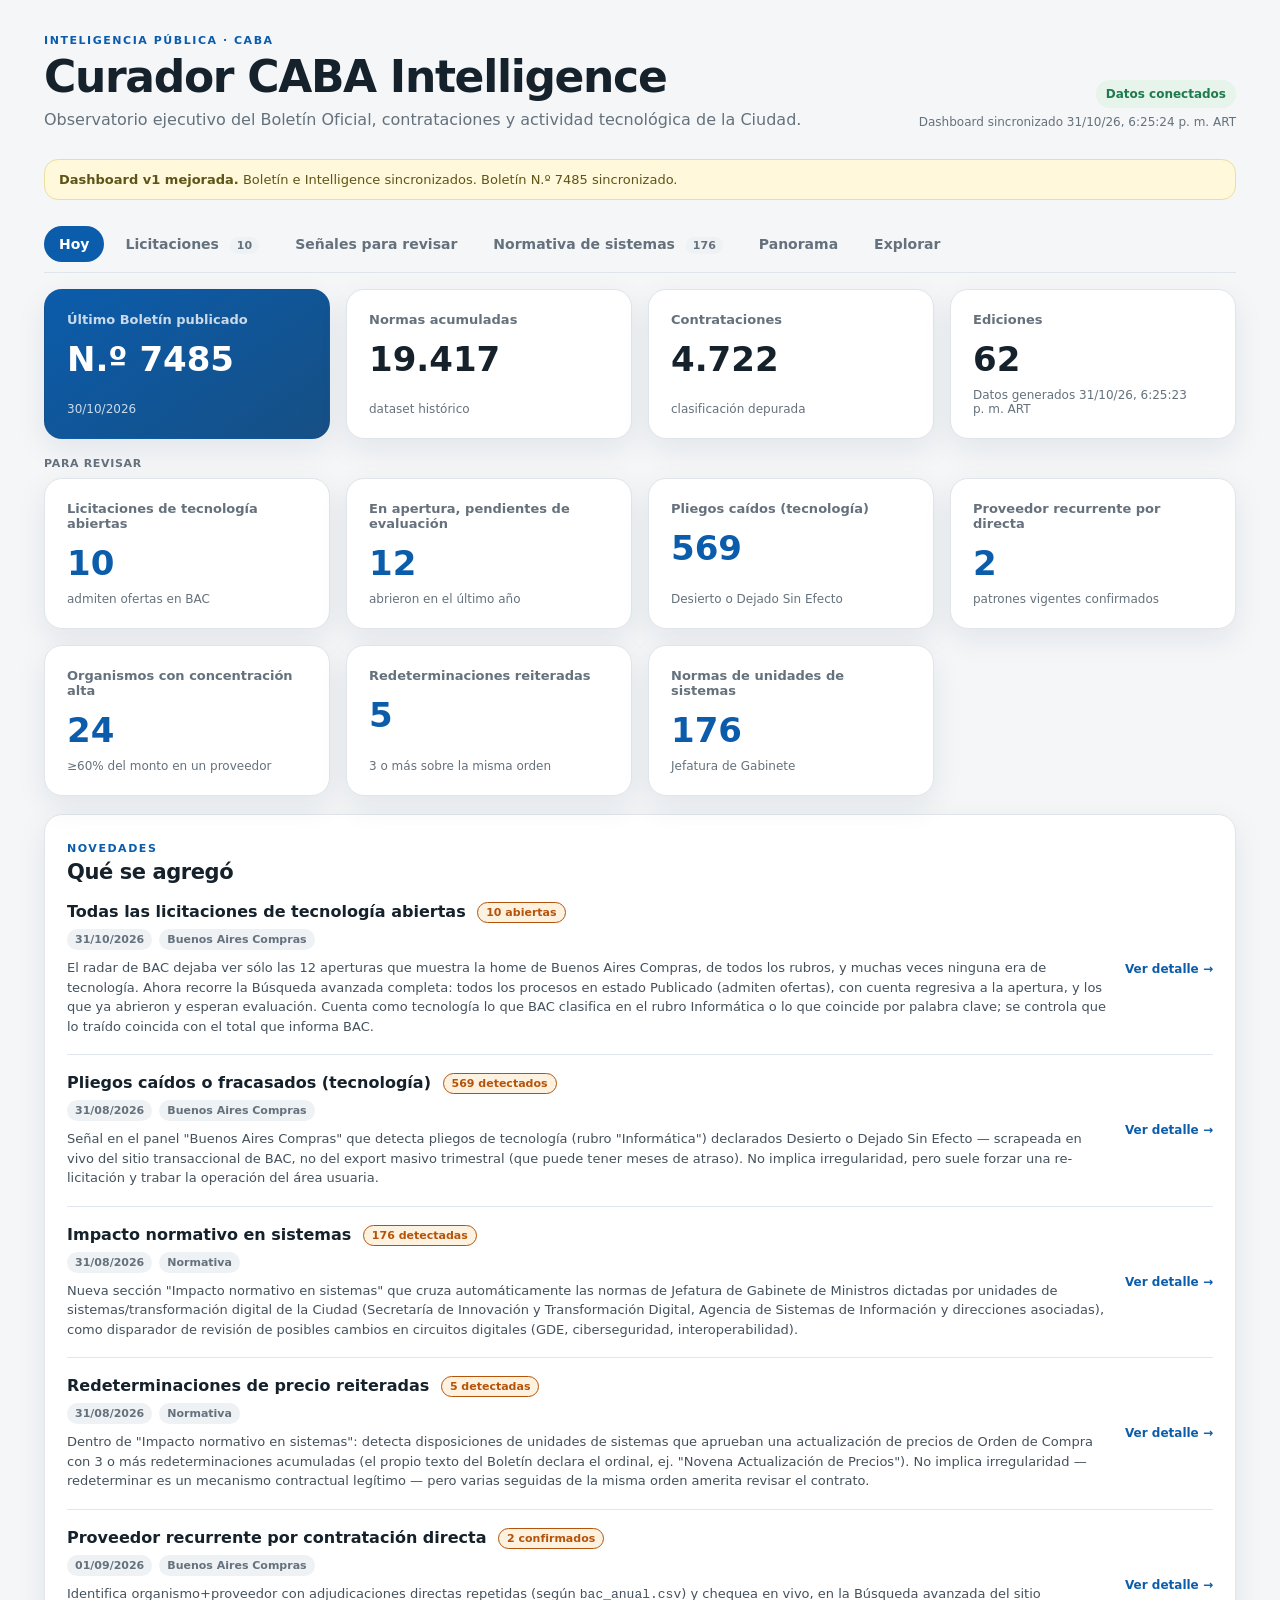
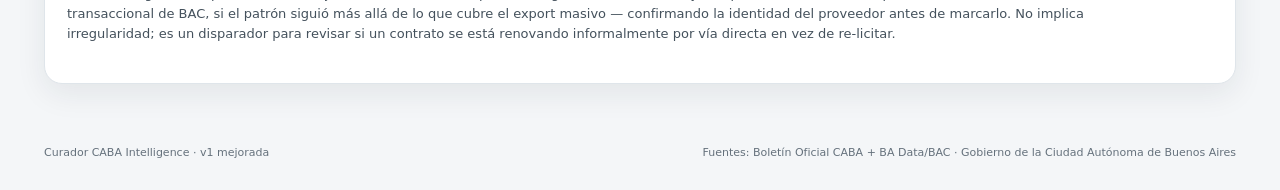
==== commit 45b0f981: "Merge pull request #7 from osintESP/feat/ux-solapas Dashboard en solapas (Hoy, Licitaciones, Señales" ====
--- a/index.html
+++ b/index.html
@@ -19,70 +19,108 @@
     <section id="feature-notice" class="notice" data-until="2026-11-08" hidden><strong>Nuevo (31/10/2026):</strong> el radar de BAC ahora muestra <strong>todas</strong> las licitaciones de tecnología abiertas, no sólo las 12 de la home de Buenos Aires Compras. <a href="#bac-licitaciones-abiertas">Ver licitaciones abiertas ↓</a></section>
     <section id="sync-notice" class="notice"><strong>Dashboard v1 mejorada.</strong> La capa pública consume únicamente datasets sanitizados derivados de fuentes oficiales GCBA.</section>
 
-    <section class="panel">
-      <div class="panel-head"><div><span class="eyebrow">NOVEDADES</span><h2>Qué se agregó</h2></div></div>
-      <div class="record-list">
-        <article class="record"><div><h3 class="record-title">Todas las licitaciones de tecnología abiertas <span id="novedad-abiertas-count" class="badge audit-flag badge-count"></span></h3><div class="record-meta"><span class="meta-pill">31/10/2026</span><span class="meta-pill">Buenos Aires Compras</span></div><p class="record-summary">El radar de BAC dejaba ver sólo las 12 aperturas que muestra la home de Buenos Aires Compras, de todos los rubros, y muchas veces ninguna era de tecnología. Ahora recorre la Búsqueda avanzada completa: todos los procesos en estado Publicado (admiten ofertas), con cuenta regresiva a la apertura, y los que ya abrieron y esperan evaluación. Cuenta como tecnología lo que BAC clasifica en el rubro Informática o lo que coincide por palabra clave; se controla que lo traído coincida con el total que informa BAC.</p></div><a class="record-action" href="#bac-licitaciones-abiertas">Ver detalle ↓</a></article>
-        <article class="record"><div><h3 class="record-title">Pliegos caídos o fracasados (tecnología) <span id="novedad-failed-count" class="badge audit-flag badge-count"></span></h3><div class="record-meta"><span class="meta-pill">31/08/2026</span><span class="meta-pill">Buenos Aires Compras</span></div><p class="record-summary">Señal en el panel "Buenos Aires Compras" que detecta pliegos de tecnología (rubro "Informática") declarados Desierto o Dejado Sin Efecto — scrapeada en vivo del sitio transaccional de BAC, no del export masivo trimestral (que puede tener meses de atraso). No implica irregularidad, pero suele forzar una re-licitación y trabar la operación del área usuaria.</p></div><a class="record-action" href="#bac-failed-tenders">Ver detalle ↓</a></article>
-        <article class="record"><div><h3 class="record-title">Impacto normativo en sistemas <span id="novedad-normative-count" class="badge audit-flag badge-count"></span></h3><div class="record-meta"><span class="meta-pill">31/08/2026</span><span class="meta-pill">Normativa</span></div><p class="record-summary">Nueva sección "Impacto normativo en sistemas" que cruza automáticamente las normas de Jefatura de Gabinete de Ministros dictadas por unidades de sistemas/transformación digital de la Ciudad (Secretaría de Innovación y Transformación Digital, Agencia de Sistemas de Información y direcciones asociadas), como disparador de revisión de posibles cambios en circuitos digitales (GDE, ciberseguridad, interoperabilidad).</p></div><a class="record-action" href="#normative-impact-panel">Ver detalle ↓</a></article>
-        <article class="record"><div><h3 class="record-title">Redeterminaciones de precio reiteradas <span id="novedad-price-redetermination-count" class="badge audit-flag badge-count"></span></h3><div class="record-meta"><span class="meta-pill">31/08/2026</span><span class="meta-pill">Normativa</span></div><p class="record-summary">Dentro de "Impacto normativo en sistemas": detecta disposiciones de unidades de sistemas que aprueban una actualización de precios de Orden de Compra con 3 o más redeterminaciones acumuladas (el propio texto del Boletín declara el ordinal, ej. "Novena Actualización de Precios"). No implica irregularidad — redeterminar es un mecanismo contractual legítimo — pero varias seguidas de la misma orden amerita revisar el contrato.</p></div><a class="record-action" href="#normative-impact-panel">Ver detalle ↓</a></article>
-        <article class="record"><div><h3 class="record-title">Proveedor recurrente por contratación directa <span id="novedad-recurring-vendor-count" class="badge audit-flag badge-count"></span></h3><div class="record-meta"><span class="meta-pill">01/09/2026</span><span class="meta-pill">Buenos Aires Compras</span></div><p class="record-summary">Identifica organismo+proveedor con adjudicaciones directas repetidas (según <code>bac_anual.csv</code>) y chequea en vivo, en la Búsqueda avanzada del sitio transaccional de BAC, si el patrón siguió más allá de lo que cubre el export masivo — confirmando la identidad del proveedor antes de marcarlo. No implica irregularidad; es un disparador para revisar si un contrato se está renovando informalmente por vía directa en vez de re-licitar.</p></div><a class="record-action" href="#bac-recurring-vendor-watch">Ver detalle ↓</a></article>
-      </div>
+    <nav class="tabs" role="tablist" aria-label="Secciones del dashboard">
+      <button type="button" role="tab" id="tab-hoy" aria-controls="hoy" aria-selected="true" tabindex="0">Hoy</button>
+      <button type="button" role="tab" id="tab-licitaciones" aria-controls="licitaciones" aria-selected="false" tabindex="-1">Licitaciones <span id="tabcount-licitaciones" class="tab-count"></span></button>
+      <button type="button" role="tab" id="tab-senales" aria-controls="senales" aria-selected="false" tabindex="-1">Señales para revisar</button>
+      <button type="button" role="tab" id="tab-normativa" aria-controls="normativa" aria-selected="false" tabindex="-1">Normativa de sistemas <span id="tabcount-normativa" class="tab-count"></span></button>
+      <button type="button" role="tab" id="tab-panorama" aria-controls="panorama" aria-selected="false" tabindex="-1">Panorama</button>
+      <button type="button" role="tab" id="tab-explorar" aria-controls="explorar" aria-selected="false" tabindex="-1">Explorar</button>
+    </nav>
+
+    <section id="hoy" class="tabpanel" role="tabpanel" aria-labelledby="tab-hoy" tabindex="-1">
+      <section class="hero-grid">
+        <article class="metric-card featured"><span class="metric-label">Último Boletín publicado</span><strong id="metric-bulletin">—</strong><span id="metric-bulletin-date" class="metric-foot">—</span></article>
+        <article class="metric-card"><span class="metric-label">Normas acumuladas</span><strong id="metric-norms">—</strong><span class="metric-foot">dataset histórico</span></article>
+        <article class="metric-card"><span class="metric-label">Contrataciones</span><strong id="metric-procurements">—</strong><span class="metric-foot">clasificación depurada</span></article>
+        <article class="metric-card"><span class="metric-label">Ediciones</span><strong id="metric-editions">—</strong><span id="data-generated-at" class="metric-foot">histórico disponible</span></article>
+      </section>
+      <div class="subhead">Para revisar</div>
+      <section class="hero-grid summary-grid">
+        <a class="metric-card link-card" href="#bac-licitaciones-abiertas"><span class="metric-label">Licitaciones de tecnología abiertas</span><strong id="hoy-abiertas">—</strong><span id="hoy-abiertas-foot" class="metric-foot">admiten ofertas en BAC</span></a>
+        <a class="metric-card link-card" href="#aperturas-en-apertura-list"><span class="metric-label">En apertura, pendientes de evaluación</span><strong id="hoy-en-apertura">—</strong><span class="metric-foot">abrieron en el último año</span></a>
+        <a class="metric-card link-card" href="#senal-pliegos-caidos"><span class="metric-label">Pliegos caídos (tecnología)</span><strong id="hoy-pliegos">—</strong><span class="metric-foot">Desierto o Dejado Sin Efecto</span></a>
+        <a class="metric-card link-card" href="#senal-recurrente"><span class="metric-label">Proveedor recurrente por directa</span><strong id="hoy-recurrente">—</strong><span class="metric-foot">patrones vigentes confirmados</span></a>
+        <a class="metric-card link-card" href="#senal-concentracion"><span class="metric-label">Organismos con concentración alta</span><strong id="hoy-concentracion">—</strong><span class="metric-foot">&ge;60% del monto en un proveedor</span></a>
+        <a class="metric-card link-card" href="#senal-redeterminaciones"><span class="metric-label">Redeterminaciones reiteradas</span><strong id="hoy-redeterminaciones">—</strong><span class="metric-foot">3 o más sobre la misma orden</span></a>
+        <a class="metric-card link-card" href="#normative-impact-panel"><span class="metric-label">Normas de unidades de sistemas</span><strong id="hoy-normativa">—</strong><span class="metric-foot">Jefatura de Gabinete</span></a>
+      </section>
+      <section class="panel">
+        <div class="panel-head"><div><span class="eyebrow">NOVEDADES</span><h2>Qué se agregó</h2></div></div>
+        <div class="record-list">
+          <article class="record"><div><h3 class="record-title">Todas las licitaciones de tecnología abiertas <span id="novedad-abiertas-count" class="badge audit-flag badge-count"></span></h3><div class="record-meta"><span class="meta-pill">31/10/2026</span><span class="meta-pill">Buenos Aires Compras</span></div><p class="record-summary">El radar de BAC dejaba ver sólo las 12 aperturas que muestra la home de Buenos Aires Compras, de todos los rubros, y muchas veces ninguna era de tecnología. Ahora recorre la Búsqueda avanzada completa: todos los procesos en estado Publicado (admiten ofertas), con cuenta regresiva a la apertura, y los que ya abrieron y esperan evaluación. Cuenta como tecnología lo que BAC clasifica en el rubro Informática o lo que coincide por palabra clave; se controla que lo traído coincida con el total que informa BAC.</p></div><a class="record-action" href="#bac-licitaciones-abiertas">Ver detalle →</a></article>
+          <article class="record"><div><h3 class="record-title">Pliegos caídos o fracasados (tecnología) <span id="novedad-failed-count" class="badge audit-flag badge-count"></span></h3><div class="record-meta"><span class="meta-pill">31/08/2026</span><span class="meta-pill">Buenos Aires Compras</span></div><p class="record-summary">Señal en el panel "Buenos Aires Compras" que detecta pliegos de tecnología (rubro "Informática") declarados Desierto o Dejado Sin Efecto — scrapeada en vivo del sitio transaccional de BAC, no del export masivo trimestral (que puede tener meses de atraso). No implica irregularidad, pero suele forzar una re-licitación y trabar la operación del área usuaria.</p></div><a class="record-action" href="#bac-failed-tenders">Ver detalle →</a></article>
+          <article class="record"><div><h3 class="record-title">Impacto normativo en sistemas <span id="novedad-normative-count" class="badge audit-flag badge-count"></span></h3><div class="record-meta"><span class="meta-pill">31/08/2026</span><span class="meta-pill">Normativa</span></div><p class="record-summary">Nueva sección "Impacto normativo en sistemas" que cruza automáticamente las normas de Jefatura de Gabinete de Ministros dictadas por unidades de sistemas/transformación digital de la Ciudad (Secretaría de Innovación y Transformación Digital, Agencia de Sistemas de Información y direcciones asociadas), como disparador de revisión de posibles cambios en circuitos digitales (GDE, ciberseguridad, interoperabilidad).</p></div><a class="record-action" href="#normative-impact-panel">Ver detalle →</a></article>
+          <article class="record"><div><h3 class="record-title">Redeterminaciones de precio reiteradas <span id="novedad-price-redetermination-count" class="badge audit-flag badge-count"></span></h3><div class="record-meta"><span class="meta-pill">31/08/2026</span><span class="meta-pill">Normativa</span></div><p class="record-summary">Dentro de "Impacto normativo en sistemas": detecta disposiciones de unidades de sistemas que aprueban una actualización de precios de Orden de Compra con 3 o más redeterminaciones acumuladas (el propio texto del Boletín declara el ordinal, ej. "Novena Actualización de Precios"). No implica irregularidad — redeterminar es un mecanismo contractual legítimo — pero varias seguidas de la misma orden amerita revisar el contrato.</p></div><a class="record-action" href="#normative-impact-panel">Ver detalle →</a></article>
+          <article class="record"><div><h3 class="record-title">Proveedor recurrente por contratación directa <span id="novedad-recurring-vendor-count" class="badge audit-flag badge-count"></span></h3><div class="record-meta"><span class="meta-pill">01/09/2026</span><span class="meta-pill">Buenos Aires Compras</span></div><p class="record-summary">Identifica organismo+proveedor con adjudicaciones directas repetidas (según <code>bac_anual.csv</code>) y chequea en vivo, en la Búsqueda avanzada del sitio transaccional de BAC, si el patrón siguió más allá de lo que cubre el export masivo — confirmando la identidad del proveedor antes de marcarlo. No implica irregularidad; es un disparador para revisar si un contrato se está renovando informalmente por vía directa en vez de re-licitar.</p></div><a class="record-action" href="#bac-recurring-vendor-watch">Ver detalle →</a></article>
+        </div>
+      </section>
     </section>
 
-    <section id="normative-impact-panel" class="panel"><div class="panel-head"><div><span class="eyebrow">NORMATIVA</span><h2>Impacto normativo en sistemas</h2></div><span id="normative-impact-status" class="badge">pendiente</span></div><div id="normative-impact-summary" class="empty">Esperando sincronización.</div><div class="subhead">Redeterminaciones de precio reiteradas (Orden de Compra)</div><div id="price-redetermination-list" class="record-list"></div><div class="subhead">Normas detectadas</div><div id="normative-impact-list" class="record-list"></div></section>
-
-    <section class="hero-grid">
-      <article class="metric-card featured"><span class="metric-label">Último Boletín publicado</span><strong id="metric-bulletin">—</strong><span id="metric-bulletin-date" class="metric-foot">—</span></article>
-      <article class="metric-card"><span class="metric-label">Normas acumuladas</span><strong id="metric-norms">—</strong><span class="metric-foot">dataset histórico</span></article>
-      <article class="metric-card"><span class="metric-label">Contrataciones</span><strong id="metric-procurements">—</strong><span class="metric-foot">clasificación depurada</span></article>
-      <article class="metric-card"><span class="metric-label">Ediciones</span><strong id="metric-editions">—</strong><span id="data-generated-at" class="metric-foot">histórico disponible</span></article>
+    <section id="licitaciones" class="tabpanel" role="tabpanel" aria-labelledby="tab-licitaciones" tabindex="-1" hidden>
+      <section id="bac-licitaciones-abiertas" class="two-col">
+        <article class="panel">
+          <div class="panel-head"><div><span class="eyebrow">BAC EN VIVO</span><h2>Licitaciones de tecnología abiertas</h2></div><span id="aperturas-status" class="badge">pendiente</span></div>
+          <div id="aperturas-sync" class="muted" style="margin:-8px 0 14px"></div>
+          <div id="aperturas-abiertas-list" class="record-list"></div>
+        </article>
+        <article class="panel">
+          <div class="panel-head"><div><span class="eyebrow">BAC EN VIVO</span><h2>En apertura, pendientes de evaluación</h2></div></div>
+          <div id="aperturas-en-apertura-list" class="record-list"></div>
+        </article>
+      </section>
     </section>
 
-    <section class="panel">
-      <div class="panel-head"><div><span class="eyebrow">OBSERVATORIO TECNOLÓGICO</span><h2>Tecnología y ciberseguridad</h2></div><span id="intel-status" class="badge">pendiente</span></div>
-      <div class="hero-grid intel-grid">
-        <article class="metric-card"><span class="metric-label">Tecnología</span><strong id="metric-tech">—</strong><span class="metric-foot">procesos detectados</span></article>
-        <article class="metric-card"><span class="metric-label">Ciberseguridad</span><strong id="metric-cyber">—</strong><span class="metric-foot">procesos detectados</span></article>
-      </div>
-      <div id="intel-tags" class="bar-list"></div>
+    <section id="senales" class="tabpanel" role="tabpanel" aria-labelledby="tab-senales" tabindex="-1" hidden>
+      <div class="notice signals-note">Estas señales son <strong>disparadores de revisión</strong>, no prueba de irregularidad: cada una tiene explicaciones operativas legítimas posibles. Los umbrales son arbitrarios y están documentados como tales.</div>
+      <details class="panel fold" id="senal-concentracion"><summary><span class="fold-title">Concentración de proveedor por organismo (mayor a menor monto)</span> <span id="count-concentracion" class="badge badge-count">—</span></summary>
+        <div id="bac-concentration" class="ranking"></div>
+      </details>
+      <details class="panel fold" id="senal-fraccionamiento"><summary><span class="fold-title">Posible fraccionamiento (adjudicaciones directas repetidas)</span> <span id="count-fraccionamiento" class="badge badge-count">—</span></summary>
+        <div id="bac-fractionation" class="ranking"></div>
+      </details>
+      <details class="panel fold" id="senal-multiorganismo"><summary><span class="fold-title">Proveedor recurrente en múltiples organismos (mayor a menor monto)</span> <span id="count-multiorganismo" class="badge badge-count">—</span></summary>
+        <div id="bac-repeat-winner" class="ranking"></div>
+      </details>
+      <details class="panel fold" id="senal-recurrente"><summary><span class="fold-title">Proveedor recurrente por contratación directa — patrón vigente</span> <span id="count-recurrente" class="badge badge-count">—</span></summary>
+        <div id="bac-recurring-vendor-watch" class="record-list"></div>
+      </details>
+      <details class="panel fold" id="senal-pliegos-caidos"><summary><span class="fold-title">Pliegos caídos o fracasados (tecnología)</span> <span id="count-pliegos" class="badge badge-count">—</span></summary>
+        <div id="bac-failed-tenders" class="record-list"></div><button id="pliegos-load-more" class="button ghost" type="button" style="display:none">Cargar más</button>
+      </details>
+      <details class="panel fold" id="senal-redeterminaciones"><summary><span class="fold-title">Redeterminaciones de precio reiteradas (Orden de Compra)</span> <span id="count-redeterminaciones" class="badge badge-count">—</span></summary>
+        <div id="price-redetermination-list" class="record-list"></div>
+      </details>
     </section>
 
-    <section class="panel">
-      <div class="panel-head"><div><span class="eyebrow">BUENOS AIRES COMPRAS</span><h2>Enriquecimiento contractual oficial</h2></div><span id="bac-status" class="badge">pendiente</span></div>
-      <div id="bac-summary" class="empty">Esperando sincronización del catálogo oficial BAC.</div>
-      <div class="subhead">Top proveedores por monto adjudicado en tecnología</div>
-      <div id="vendor-ranking" class="ranking"></div>
-      <div class="subhead">Concentración de proveedor por organismo (mayor a menor monto)</div>
-      <div id="bac-concentration" class="ranking"></div>
-      <div class="subhead">Posible fraccionamiento (adjudicaciones directas repetidas)</div>
-      <div id="bac-fractionation" class="ranking"></div>
-      <div class="subhead">Proveedor recurrente en múltiples organismos (mayor a menor monto)</div>
-      <div id="bac-repeat-winner" class="ranking"></div>
-      <div class="subhead">Pliegos caídos o fracasados (tecnología)</div>
-      <div id="bac-failed-tenders" class="record-list"></div>
-      <div class="subhead">Proveedor recurrente por contratación directa — patrón vigente</div>
-      <div id="bac-recurring-vendor-watch" class="record-list"></div>
+    <section id="normativa" class="tabpanel" role="tabpanel" aria-labelledby="tab-normativa" tabindex="-1" hidden>
+      <section id="normative-impact-panel" class="panel"><div class="panel-head"><div><span class="eyebrow">NORMATIVA</span><h2>Impacto normativo en sistemas</h2></div><span id="normative-impact-status" class="badge">pendiente</span></div><div id="normative-impact-summary" class="empty">Esperando sincronización.</div><div class="subhead">Normas detectadas <span id="normative-impact-count" class="muted"></span></div><div id="normative-impact-list" class="record-list"></div><button id="impact-load-more" class="button ghost" type="button" style="display:none">Cargar más</button><p class="muted">Las redeterminaciones de precio reiteradas están en <a href="#senal-redeterminaciones">Señales para revisar</a>.</p></section>
     </section>
 
-    <section id="bac-licitaciones-abiertas" class="two-col">
-      <article class="panel">
-        <div class="panel-head"><div><span class="eyebrow">BAC EN VIVO</span><h2>Licitaciones de tecnología abiertas</h2></div><span id="aperturas-status" class="badge">pendiente</span></div>
-        <div id="aperturas-sync" class="muted" style="margin:-8px 0 14px"></div>
-        <div id="aperturas-abiertas-list" class="record-list"></div>
-      </article>
-      <article class="panel">
-        <div class="panel-head"><div><span class="eyebrow">BAC EN VIVO</span><h2>En apertura, pendientes de evaluación</h2></div></div>
-        <div id="aperturas-en-apertura-list" class="record-list"></div>
-      </article>
+    <section id="panorama" class="tabpanel" role="tabpanel" aria-labelledby="tab-panorama" tabindex="-1" hidden>
+      <section class="panel">
+        <div class="panel-head"><div><span class="eyebrow">OBSERVATORIO TECNOLÓGICO</span><h2>Tecnología y ciberseguridad</h2></div><span id="intel-status" class="badge">pendiente</span></div>
+        <div class="hero-grid intel-grid">
+          <article class="metric-card"><span class="metric-label">Tecnología</span><strong id="metric-tech">—</strong><span class="metric-foot">procesos detectados</span></article>
+          <article class="metric-card"><span class="metric-label">Ciberseguridad</span><strong id="metric-cyber">—</strong><span class="metric-foot">procesos detectados</span></article>
+        </div>
+        <div id="intel-tags" class="bar-list"></div>
+      </section>
+      <section class="panel">
+        <div class="panel-head"><div><span class="eyebrow">BUENOS AIRES COMPRAS</span><h2>Enriquecimiento contractual oficial</h2></div><span id="bac-status" class="badge">pendiente</span></div>
+        <div id="bac-summary" class="empty">Esperando sincronización del catálogo oficial BAC.</div>
+        <div class="subhead">Top proveedores por monto adjudicado en tecnología</div>
+        <div id="vendor-ranking" class="ranking"></div>
+        <p class="muted">Las señales derivadas de este catálogo (concentración, fraccionamiento, proveedor en varios organismos) están en <a href="#senales">Señales para revisar</a>.</p>
+      </section>
     </section>
 
-    <section class="two-col"><article class="panel"><div class="panel-head"><div><span class="eyebrow">CONTRATACIONES</span><h2>Distribución por categoría</h2></div><span id="procurement-total" class="badge">—</span></div><div id="category-bars" class="bar-list"></div></article><article class="panel"><div class="panel-head"><div><span class="eyebrow">ORGANISMOS</span><h2>Mayor actividad</h2></div></div><div id="org-ranking" class="ranking"></div></article></section>
-
-    <section class="panel filters-panel"><div class="panel-head"><div><span class="eyebrow">EXPLORADOR</span><h2>Filtrar actividad</h2></div><button id="clear-filters" class="button ghost" type="button">Limpiar filtros</button></div><div class="filters-grid"><label>Buscar<input id="filter-search" type="search" placeholder="Ciberseguridad, Línea F, Salud…" /></label><label>Organismo<select id="filter-org"><option value="">Todos</option></select></label><label>Tipo<select id="filter-type"><option value="">Todos</option></select></label><label>Categoría contratación<select id="filter-category"><option value="">Todas</option></select></label></div></section>
-
-    <section class="panel"><div class="panel-head"><div><span class="eyebrow">CONTRATACIONES</span><h2>Procesos</h2></div><span id="proc-result-count" class="badge">—</span></div><div id="procurement-list" class="record-list"></div><button id="procs-load-more" class="button ghost" type="button" style="display:none">Cargar más</button></section>
-    <section class="panel"><div class="panel-head"><div><span class="eyebrow">NORMATIVA</span><h2>Normas</h2></div><span id="norm-result-count" class="badge">—</span></div><div id="norm-list" class="record-list"></div><button id="norms-load-more" class="button ghost" type="button" style="display:none">Cargar más</button></section>
+    <section id="explorar" class="tabpanel" role="tabpanel" aria-labelledby="tab-explorar" tabindex="-1" hidden>
+      <section class="panel filters-panel"><div class="panel-head"><div><span class="eyebrow">EXPLORADOR</span><h2>Filtrar actividad</h2></div><button id="clear-filters" class="button ghost" type="button">Limpiar filtros</button></div><div class="filters-grid"><label>Buscar<input id="filter-search" type="search" placeholder="Ciberseguridad, Línea F, Salud…" /></label><label>Organismo<select id="filter-org"><option value="">Todos</option></select></label><label>Tipo<select id="filter-type"><option value="">Todos</option></select></label><label>Categoría contratación<select id="filter-category"><option value="">Todas</option></select></label></div></section>
+      <section class="two-col"><article class="panel"><div class="panel-head"><div><span class="eyebrow">CONTRATACIONES</span><h2>Distribución por categoría</h2></div><span id="procurement-total" class="badge">—</span></div><div id="category-bars" class="bar-list"></div></article><article class="panel"><div class="panel-head"><div><span class="eyebrow">ORGANISMOS</span><h2>Mayor actividad</h2></div></div><div id="org-ranking" class="ranking"></div></article></section>
+      <section class="panel"><div class="panel-head"><div><span class="eyebrow">CONTRATACIONES</span><h2>Procesos</h2></div><span id="proc-result-count" class="badge">—</span></div><div id="procurement-list" class="record-list"></div><button id="procs-load-more" class="button ghost" type="button" style="display:none">Cargar más</button></section>
+      <section class="panel"><div class="panel-head"><div><span class="eyebrow">NORMATIVA</span><h2>Normas</h2></div><span id="norm-result-count" class="badge">—</span></div><div id="norm-list" class="record-list"></div><button id="norms-load-more" class="button ghost" type="button" style="display:none">Cargar más</button></section>
+    </section>
   </main>
   <footer class="footer"><span>Curador CABA Intelligence · v1 mejorada</span><span>Fuentes: Boletín Oficial CABA + BA Data/BAC · Gobierno de la Ciudad Autónoma de Buenos Aires</span></footer>
   <script src="./app.js" defer></script>
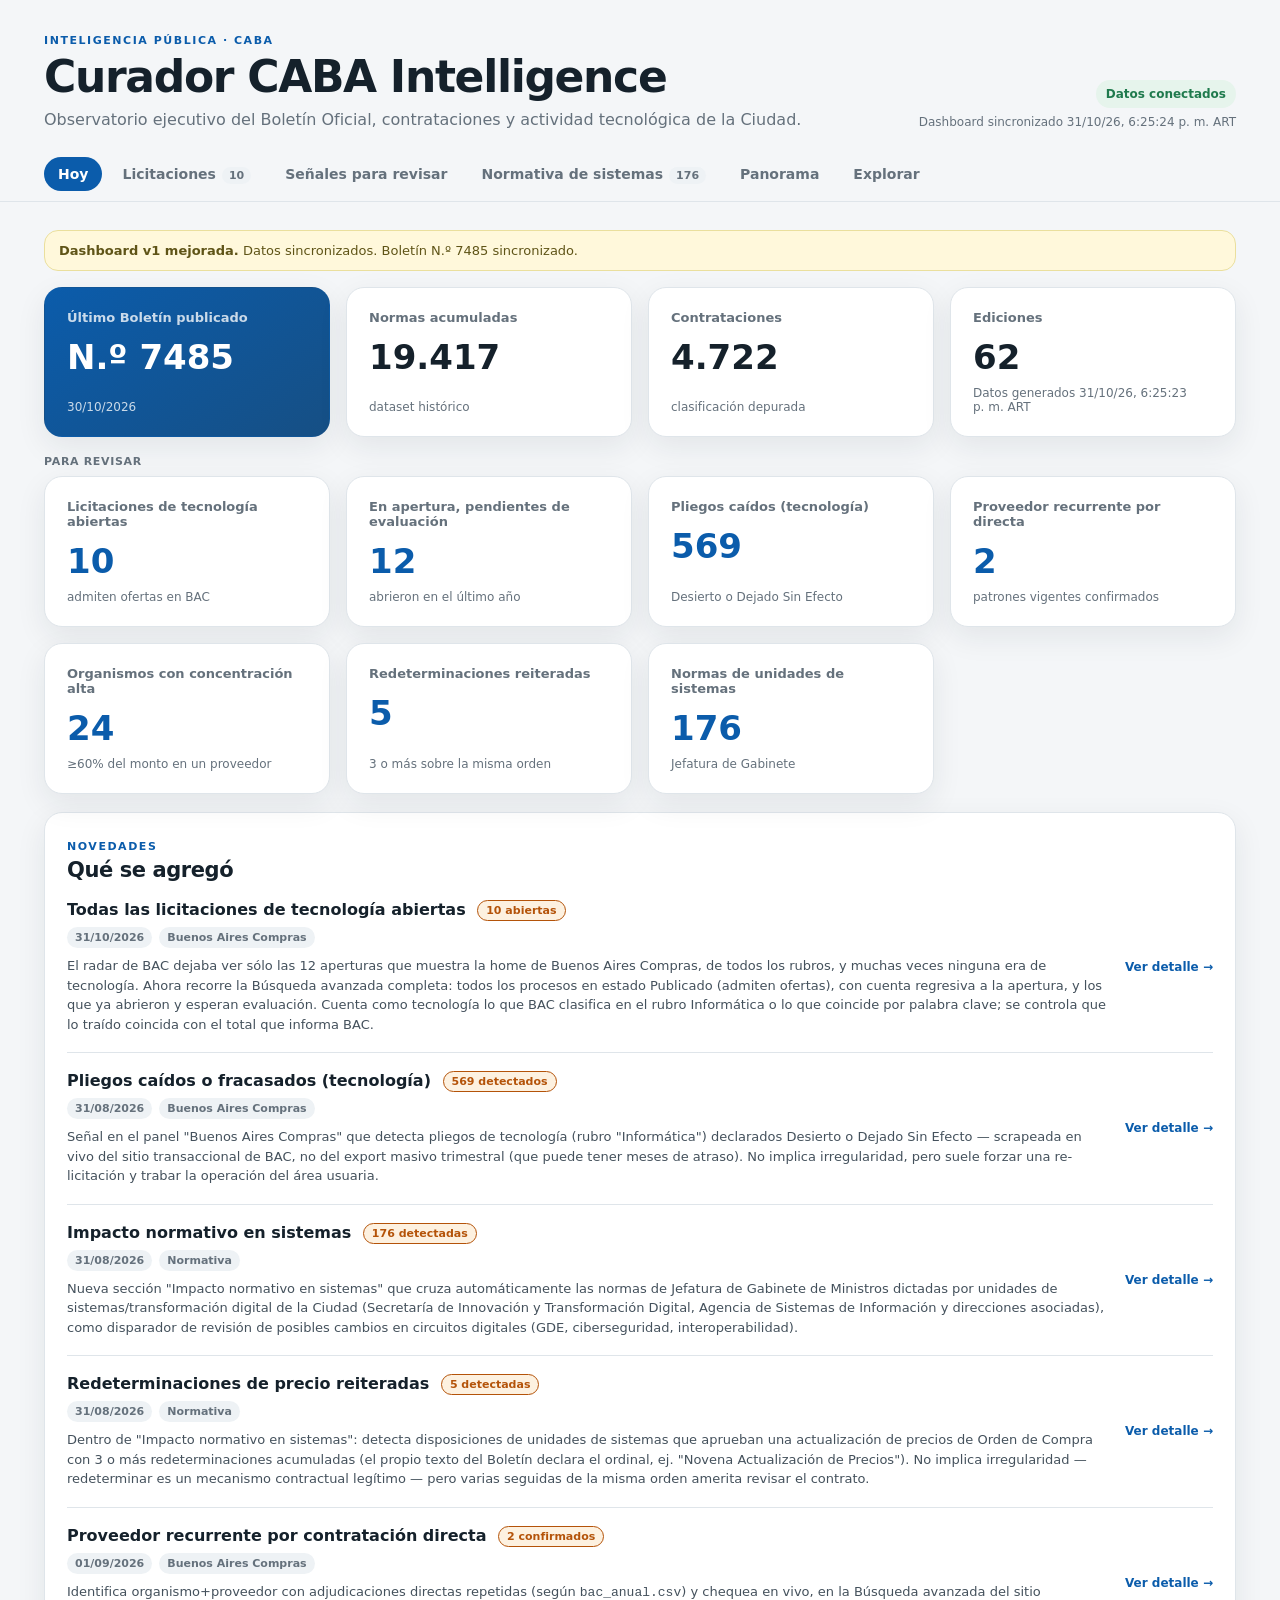
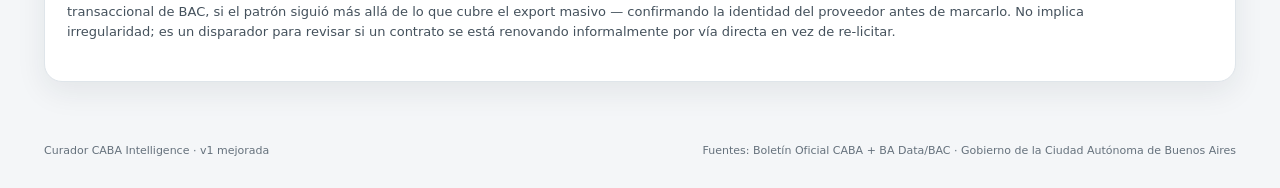
==== commit ea7f15b0: "Una página HTML por sección, cada una carga sólo sus datos Las solapas seguían siendo un solo HTML q" ====
--- a/index.html
+++ b/index.html
@@ -7,122 +7,38 @@
   <title>Curador CABA — Intelligence</title>
   <link rel="stylesheet" href="./styles.css" />
 </head>
-<body>
-  <header class="topbar">
-    <div><div class="eyebrow">INTELIGENCIA PÚBLICA · CABA</div><h1>Curador CABA Intelligence</h1><p>Observatorio ejecutivo del Boletín Oficial, contrataciones y actividad tecnológica de la Ciudad.</p></div>
-    <div class="status-wrap">
-      <span id="data-status" class="status status-loading">Cargando datos</span>
-      <span id="dashboard-sync-at" class="muted"></span>
-    </div>
-  </header>
+<body data-page="hoy">
+  <div id="shell"></div>
   <main class="container">
-    <section id="feature-notice" class="notice" data-until="2026-11-08" hidden><strong>Nuevo (31/10/2026):</strong> el radar de BAC ahora muestra <strong>todas</strong> las licitaciones de tecnología abiertas, no sólo las 12 de la home de Buenos Aires Compras. <a href="#bac-licitaciones-abiertas">Ver licitaciones abiertas ↓</a></section>
     <section id="sync-notice" class="notice"><strong>Dashboard v1 mejorada.</strong> La capa pública consume únicamente datasets sanitizados derivados de fuentes oficiales GCBA.</section>
-
-    <nav class="tabs" role="tablist" aria-label="Secciones del dashboard">
-      <button type="button" role="tab" id="tab-hoy" aria-controls="hoy" aria-selected="true" tabindex="0">Hoy</button>
-      <button type="button" role="tab" id="tab-licitaciones" aria-controls="licitaciones" aria-selected="false" tabindex="-1">Licitaciones <span id="tabcount-licitaciones" class="tab-count"></span></button>
-      <button type="button" role="tab" id="tab-senales" aria-controls="senales" aria-selected="false" tabindex="-1">Señales para revisar</button>
-      <button type="button" role="tab" id="tab-normativa" aria-controls="normativa" aria-selected="false" tabindex="-1">Normativa de sistemas <span id="tabcount-normativa" class="tab-count"></span></button>
-      <button type="button" role="tab" id="tab-panorama" aria-controls="panorama" aria-selected="false" tabindex="-1">Panorama</button>
-      <button type="button" role="tab" id="tab-explorar" aria-controls="explorar" aria-selected="false" tabindex="-1">Explorar</button>
-    </nav>
-
-    <section id="hoy" class="tabpanel" role="tabpanel" aria-labelledby="tab-hoy" tabindex="-1">
-      <section class="hero-grid">
-        <article class="metric-card featured"><span class="metric-label">Último Boletín publicado</span><strong id="metric-bulletin">—</strong><span id="metric-bulletin-date" class="metric-foot">—</span></article>
-        <article class="metric-card"><span class="metric-label">Normas acumuladas</span><strong id="metric-norms">—</strong><span class="metric-foot">dataset histórico</span></article>
-        <article class="metric-card"><span class="metric-label">Contrataciones</span><strong id="metric-procurements">—</strong><span class="metric-foot">clasificación depurada</span></article>
-        <article class="metric-card"><span class="metric-label">Ediciones</span><strong id="metric-editions">—</strong><span id="data-generated-at" class="metric-foot">histórico disponible</span></article>
-      </section>
-      <div class="subhead">Para revisar</div>
-      <section class="hero-grid summary-grid">
-        <a class="metric-card link-card" href="#bac-licitaciones-abiertas"><span class="metric-label">Licitaciones de tecnología abiertas</span><strong id="hoy-abiertas">—</strong><span id="hoy-abiertas-foot" class="metric-foot">admiten ofertas en BAC</span></a>
-        <a class="metric-card link-card" href="#aperturas-en-apertura-list"><span class="metric-label">En apertura, pendientes de evaluación</span><strong id="hoy-en-apertura">—</strong><span class="metric-foot">abrieron en el último año</span></a>
-        <a class="metric-card link-card" href="#senal-pliegos-caidos"><span class="metric-label">Pliegos caídos (tecnología)</span><strong id="hoy-pliegos">—</strong><span class="metric-foot">Desierto o Dejado Sin Efecto</span></a>
-        <a class="metric-card link-card" href="#senal-recurrente"><span class="metric-label">Proveedor recurrente por directa</span><strong id="hoy-recurrente">—</strong><span class="metric-foot">patrones vigentes confirmados</span></a>
-        <a class="metric-card link-card" href="#senal-concentracion"><span class="metric-label">Organismos con concentración alta</span><strong id="hoy-concentracion">—</strong><span class="metric-foot">&ge;60% del monto en un proveedor</span></a>
-        <a class="metric-card link-card" href="#senal-redeterminaciones"><span class="metric-label">Redeterminaciones reiteradas</span><strong id="hoy-redeterminaciones">—</strong><span class="metric-foot">3 o más sobre la misma orden</span></a>
-        <a class="metric-card link-card" href="#normative-impact-panel"><span class="metric-label">Normas de unidades de sistemas</span><strong id="hoy-normativa">—</strong><span class="metric-foot">Jefatura de Gabinete</span></a>
-      </section>
-      <section class="panel">
-        <div class="panel-head"><div><span class="eyebrow">NOVEDADES</span><h2>Qué se agregó</h2></div></div>
-        <div class="record-list">
-          <article class="record"><div><h3 class="record-title">Todas las licitaciones de tecnología abiertas <span id="novedad-abiertas-count" class="badge audit-flag badge-count"></span></h3><div class="record-meta"><span class="meta-pill">31/10/2026</span><span class="meta-pill">Buenos Aires Compras</span></div><p class="record-summary">El radar de BAC dejaba ver sólo las 12 aperturas que muestra la home de Buenos Aires Compras, de todos los rubros, y muchas veces ninguna era de tecnología. Ahora recorre la Búsqueda avanzada completa: todos los procesos en estado Publicado (admiten ofertas), con cuenta regresiva a la apertura, y los que ya abrieron y esperan evaluación. Cuenta como tecnología lo que BAC clasifica en el rubro Informática o lo que coincide por palabra clave; se controla que lo traído coincida con el total que informa BAC.</p></div><a class="record-action" href="#bac-licitaciones-abiertas">Ver detalle →</a></article>
-          <article class="record"><div><h3 class="record-title">Pliegos caídos o fracasados (tecnología) <span id="novedad-failed-count" class="badge audit-flag badge-count"></span></h3><div class="record-meta"><span class="meta-pill">31/08/2026</span><span class="meta-pill">Buenos Aires Compras</span></div><p class="record-summary">Señal en el panel "Buenos Aires Compras" que detecta pliegos de tecnología (rubro "Informática") declarados Desierto o Dejado Sin Efecto — scrapeada en vivo del sitio transaccional de BAC, no del export masivo trimestral (que puede tener meses de atraso). No implica irregularidad, pero suele forzar una re-licitación y trabar la operación del área usuaria.</p></div><a class="record-action" href="#bac-failed-tenders">Ver detalle →</a></article>
-          <article class="record"><div><h3 class="record-title">Impacto normativo en sistemas <span id="novedad-normative-count" class="badge audit-flag badge-count"></span></h3><div class="record-meta"><span class="meta-pill">31/08/2026</span><span class="meta-pill">Normativa</span></div><p class="record-summary">Nueva sección "Impacto normativo en sistemas" que cruza automáticamente las normas de Jefatura de Gabinete de Ministros dictadas por unidades de sistemas/transformación digital de la Ciudad (Secretaría de Innovación y Transformación Digital, Agencia de Sistemas de Información y direcciones asociadas), como disparador de revisión de posibles cambios en circuitos digitales (GDE, ciberseguridad, interoperabilidad).</p></div><a class="record-action" href="#normative-impact-panel">Ver detalle →</a></article>
-          <article class="record"><div><h3 class="record-title">Redeterminaciones de precio reiteradas <span id="novedad-price-redetermination-count" class="badge audit-flag badge-count"></span></h3><div class="record-meta"><span class="meta-pill">31/08/2026</span><span class="meta-pill">Normativa</span></div><p class="record-summary">Dentro de "Impacto normativo en sistemas": detecta disposiciones de unidades de sistemas que aprueban una actualización de precios de Orden de Compra con 3 o más redeterminaciones acumuladas (el propio texto del Boletín declara el ordinal, ej. "Novena Actualización de Precios"). No implica irregularidad — redeterminar es un mecanismo contractual legítimo — pero varias seguidas de la misma orden amerita revisar el contrato.</p></div><a class="record-action" href="#normative-impact-panel">Ver detalle →</a></article>
-          <article class="record"><div><h3 class="record-title">Proveedor recurrente por contratación directa <span id="novedad-recurring-vendor-count" class="badge audit-flag badge-count"></span></h3><div class="record-meta"><span class="meta-pill">01/09/2026</span><span class="meta-pill">Buenos Aires Compras</span></div><p class="record-summary">Identifica organismo+proveedor con adjudicaciones directas repetidas (según <code>bac_anual.csv</code>) y chequea en vivo, en la Búsqueda avanzada del sitio transaccional de BAC, si el patrón siguió más allá de lo que cubre el export masivo — confirmando la identidad del proveedor antes de marcarlo. No implica irregularidad; es un disparador para revisar si un contrato se está renovando informalmente por vía directa en vez de re-licitar.</p></div><a class="record-action" href="#bac-recurring-vendor-watch">Ver detalle →</a></article>
-        </div>
-      </section>
+    <section class="hero-grid">
+      <article class="metric-card featured"><span class="metric-label">Último Boletín publicado</span><strong id="metric-bulletin">—</strong><span id="metric-bulletin-date" class="metric-foot">—</span></article>
+      <article class="metric-card"><span class="metric-label">Normas acumuladas</span><strong id="metric-norms">—</strong><span class="metric-foot">dataset histórico</span></article>
+      <article class="metric-card"><span class="metric-label">Contrataciones</span><strong id="metric-procurements">—</strong><span class="metric-foot">clasificación depurada</span></article>
+      <article class="metric-card"><span class="metric-label">Ediciones</span><strong id="metric-editions">—</strong><span id="data-generated-at" class="metric-foot">histórico disponible</span></article>
     </section>
-
-    <section id="licitaciones" class="tabpanel" role="tabpanel" aria-labelledby="tab-licitaciones" tabindex="-1" hidden>
-      <section id="bac-licitaciones-abiertas" class="two-col">
-        <article class="panel">
-          <div class="panel-head"><div><span class="eyebrow">BAC EN VIVO</span><h2>Licitaciones de tecnología abiertas</h2></div><span id="aperturas-status" class="badge">pendiente</span></div>
-          <div id="aperturas-sync" class="muted" style="margin:-8px 0 14px"></div>
-          <div id="aperturas-abiertas-list" class="record-list"></div>
-        </article>
-        <article class="panel">
-          <div class="panel-head"><div><span class="eyebrow">BAC EN VIVO</span><h2>En apertura, pendientes de evaluación</h2></div></div>
-          <div id="aperturas-en-apertura-list" class="record-list"></div>
-        </article>
-      </section>
+    <div class="subhead">Para revisar</div>
+    <section class="hero-grid summary-grid">
+      <a class="metric-card link-card" href="licitaciones.html#bac-licitaciones-abiertas"><span class="metric-label">Licitaciones de tecnología abiertas</span><strong id="hoy-abiertas">—</strong><span id="hoy-abiertas-foot" class="metric-foot">admiten ofertas en BAC</span></a>
+      <a class="metric-card link-card" href="licitaciones.html#aperturas-en-apertura-list"><span class="metric-label">En apertura, pendientes de evaluación</span><strong id="hoy-en-apertura">—</strong><span class="metric-foot">abrieron en el último año</span></a>
+      <a class="metric-card link-card" href="senales.html#senal-pliegos-caidos"><span class="metric-label">Pliegos caídos (tecnología)</span><strong id="hoy-pliegos">—</strong><span class="metric-foot">Desierto o Dejado Sin Efecto</span></a>
+      <a class="metric-card link-card" href="senales.html#senal-recurrente"><span class="metric-label">Proveedor recurrente por directa</span><strong id="hoy-recurrente">—</strong><span class="metric-foot">patrones vigentes confirmados</span></a>
+      <a class="metric-card link-card" href="senales.html#senal-concentracion"><span class="metric-label">Organismos con concentración alta</span><strong id="hoy-concentracion">—</strong><span class="metric-foot">&ge;60% del monto en un proveedor</span></a>
+      <a class="metric-card link-card" href="senales.html#senal-redeterminaciones"><span class="metric-label">Redeterminaciones reiteradas</span><strong id="hoy-redeterminaciones">—</strong><span class="metric-foot">3 o más sobre la misma orden</span></a>
+      <a class="metric-card link-card" href="normativa.html"><span class="metric-label">Normas de unidades de sistemas</span><strong id="hoy-normativa">—</strong><span class="metric-foot">Jefatura de Gabinete</span></a>
     </section>
-
-    <section id="senales" class="tabpanel" role="tabpanel" aria-labelledby="tab-senales" tabindex="-1" hidden>
-      <div class="notice signals-note">Estas señales son <strong>disparadores de revisión</strong>, no prueba de irregularidad: cada una tiene explicaciones operativas legítimas posibles. Los umbrales son arbitrarios y están documentados como tales.</div>
-      <details class="panel fold" id="senal-concentracion"><summary><span class="fold-title">Concentración de proveedor por organismo (mayor a menor monto)</span> <span id="count-concentracion" class="badge badge-count">—</span></summary>
-        <div id="bac-concentration" class="ranking"></div>
-      </details>
-      <details class="panel fold" id="senal-fraccionamiento"><summary><span class="fold-title">Posible fraccionamiento (adjudicaciones directas repetidas)</span> <span id="count-fraccionamiento" class="badge badge-count">—</span></summary>
-        <div id="bac-fractionation" class="ranking"></div>
-      </details>
-      <details class="panel fold" id="senal-multiorganismo"><summary><span class="fold-title">Proveedor recurrente en múltiples organismos (mayor a menor monto)</span> <span id="count-multiorganismo" class="badge badge-count">—</span></summary>
-        <div id="bac-repeat-winner" class="ranking"></div>
-      </details>
-      <details class="panel fold" id="senal-recurrente"><summary><span class="fold-title">Proveedor recurrente por contratación directa — patrón vigente</span> <span id="count-recurrente" class="badge badge-count">—</span></summary>
-        <div id="bac-recurring-vendor-watch" class="record-list"></div>
-      </details>
-      <details class="panel fold" id="senal-pliegos-caidos"><summary><span class="fold-title">Pliegos caídos o fracasados (tecnología)</span> <span id="count-pliegos" class="badge badge-count">—</span></summary>
-        <div id="bac-failed-tenders" class="record-list"></div><button id="pliegos-load-more" class="button ghost" type="button" style="display:none">Cargar más</button>
-      </details>
-      <details class="panel fold" id="senal-redeterminaciones"><summary><span class="fold-title">Redeterminaciones de precio reiteradas (Orden de Compra)</span> <span id="count-redeterminaciones" class="badge badge-count">—</span></summary>
-        <div id="price-redetermination-list" class="record-list"></div>
-      </details>
-    </section>
-
-    <section id="normativa" class="tabpanel" role="tabpanel" aria-labelledby="tab-normativa" tabindex="-1" hidden>
-      <section id="normative-impact-panel" class="panel"><div class="panel-head"><div><span class="eyebrow">NORMATIVA</span><h2>Impacto normativo en sistemas</h2></div><span id="normative-impact-status" class="badge">pendiente</span></div><div id="normative-impact-summary" class="empty">Esperando sincronización.</div><div class="subhead">Normas detectadas <span id="normative-impact-count" class="muted"></span></div><div id="normative-impact-list" class="record-list"></div><button id="impact-load-more" class="button ghost" type="button" style="display:none">Cargar más</button><p class="muted">Las redeterminaciones de precio reiteradas están en <a href="#senal-redeterminaciones">Señales para revisar</a>.</p></section>
-    </section>
-
-    <section id="panorama" class="tabpanel" role="tabpanel" aria-labelledby="tab-panorama" tabindex="-1" hidden>
-      <section class="panel">
-        <div class="panel-head"><div><span class="eyebrow">OBSERVATORIO TECNOLÓGICO</span><h2>Tecnología y ciberseguridad</h2></div><span id="intel-status" class="badge">pendiente</span></div>
-        <div class="hero-grid intel-grid">
-          <article class="metric-card"><span class="metric-label">Tecnología</span><strong id="metric-tech">—</strong><span class="metric-foot">procesos detectados</span></article>
-          <article class="metric-card"><span class="metric-label">Ciberseguridad</span><strong id="metric-cyber">—</strong><span class="metric-foot">procesos detectados</span></article>
-        </div>
-        <div id="intel-tags" class="bar-list"></div>
-      </section>
-      <section class="panel">
-        <div class="panel-head"><div><span class="eyebrow">BUENOS AIRES COMPRAS</span><h2>Enriquecimiento contractual oficial</h2></div><span id="bac-status" class="badge">pendiente</span></div>
-        <div id="bac-summary" class="empty">Esperando sincronización del catálogo oficial BAC.</div>
-        <div class="subhead">Top proveedores por monto adjudicado en tecnología</div>
-        <div id="vendor-ranking" class="ranking"></div>
-        <p class="muted">Las señales derivadas de este catálogo (concentración, fraccionamiento, proveedor en varios organismos) están en <a href="#senales">Señales para revisar</a>.</p>
-      </section>
-    </section>
-
-    <section id="explorar" class="tabpanel" role="tabpanel" aria-labelledby="tab-explorar" tabindex="-1" hidden>
-      <section class="panel filters-panel"><div class="panel-head"><div><span class="eyebrow">EXPLORADOR</span><h2>Filtrar actividad</h2></div><button id="clear-filters" class="button ghost" type="button">Limpiar filtros</button></div><div class="filters-grid"><label>Buscar<input id="filter-search" type="search" placeholder="Ciberseguridad, Línea F, Salud…" /></label><label>Organismo<select id="filter-org"><option value="">Todos</option></select></label><label>Tipo<select id="filter-type"><option value="">Todos</option></select></label><label>Categoría contratación<select id="filter-category"><option value="">Todas</option></select></label></div></section>
-      <section class="two-col"><article class="panel"><div class="panel-head"><div><span class="eyebrow">CONTRATACIONES</span><h2>Distribución por categoría</h2></div><span id="procurement-total" class="badge">—</span></div><div id="category-bars" class="bar-list"></div></article><article class="panel"><div class="panel-head"><div><span class="eyebrow">ORGANISMOS</span><h2>Mayor actividad</h2></div></div><div id="org-ranking" class="ranking"></div></article></section>
-      <section class="panel"><div class="panel-head"><div><span class="eyebrow">CONTRATACIONES</span><h2>Procesos</h2></div><span id="proc-result-count" class="badge">—</span></div><div id="procurement-list" class="record-list"></div><button id="procs-load-more" class="button ghost" type="button" style="display:none">Cargar más</button></section>
-      <section class="panel"><div class="panel-head"><div><span class="eyebrow">NORMATIVA</span><h2>Normas</h2></div><span id="norm-result-count" class="badge">—</span></div><div id="norm-list" class="record-list"></div><button id="norms-load-more" class="button ghost" type="button" style="display:none">Cargar más</button></section>
+    <section class="panel">
+      <div class="panel-head"><div><span class="eyebrow">NOVEDADES</span><h2>Qué se agregó</h2></div></div>
+      <div class="record-list">
+        <article class="record"><div><h3 class="record-title">Todas las licitaciones de tecnología abiertas <span id="novedad-abiertas-count" class="badge audit-flag badge-count"></span></h3><div class="record-meta"><span class="meta-pill">31/10/2026</span><span class="meta-pill">Buenos Aires Compras</span></div><p class="record-summary">El radar de BAC dejaba ver sólo las 12 aperturas que muestra la home de Buenos Aires Compras, de todos los rubros, y muchas veces ninguna era de tecnología. Ahora recorre la Búsqueda avanzada completa: todos los procesos en estado Publicado (admiten ofertas), con cuenta regresiva a la apertura, y los que ya abrieron y esperan evaluación. Cuenta como tecnología lo que BAC clasifica en el rubro Informática o lo que coincide por palabra clave; se controla que lo traído coincida con el total que informa BAC.</p></div><a class="record-action" href="licitaciones.html#bac-licitaciones-abiertas">Ver detalle →</a></article>
+        <article class="record"><div><h3 class="record-title">Pliegos caídos o fracasados (tecnología) <span id="novedad-failed-count" class="badge audit-flag badge-count"></span></h3><div class="record-meta"><span class="meta-pill">31/08/2026</span><span class="meta-pill">Buenos Aires Compras</span></div><p class="record-summary">Señal en el panel "Buenos Aires Compras" que detecta pliegos de tecnología (rubro "Informática") declarados Desierto o Dejado Sin Efecto — scrapeada en vivo del sitio transaccional de BAC, no del export masivo trimestral (que puede tener meses de atraso). No implica irregularidad, pero suele forzar una re-licitación y trabar la operación del área usuaria.</p></div><a class="record-action" href="senales.html#bac-failed-tenders">Ver detalle →</a></article>
+        <article class="record"><div><h3 class="record-title">Impacto normativo en sistemas <span id="novedad-normative-count" class="badge audit-flag badge-count"></span></h3><div class="record-meta"><span class="meta-pill">31/08/2026</span><span class="meta-pill">Normativa</span></div><p class="record-summary">Nueva sección "Impacto normativo en sistemas" que cruza automáticamente las normas de Jefatura de Gabinete de Ministros dictadas por unidades de sistemas/transformación digital de la Ciudad (Secretaría de Innovación y Transformación Digital, Agencia de Sistemas de Información y direcciones asociadas), como disparador de revisión de posibles cambios en circuitos digitales (GDE, ciberseguridad, interoperabilidad).</p></div><a class="record-action" href="normativa.html">Ver detalle →</a></article>
+        <article class="record"><div><h3 class="record-title">Redeterminaciones de precio reiteradas <span id="novedad-price-redetermination-count" class="badge audit-flag badge-count"></span></h3><div class="record-meta"><span class="meta-pill">31/08/2026</span><span class="meta-pill">Normativa</span></div><p class="record-summary">Dentro de "Impacto normativo en sistemas": detecta disposiciones de unidades de sistemas que aprueban una actualización de precios de Orden de Compra con 3 o más redeterminaciones acumuladas (el propio texto del Boletín declara el ordinal, ej. "Novena Actualización de Precios"). No implica irregularidad — redeterminar es un mecanismo contractual legítimo — pero varias seguidas de la misma orden amerita revisar el contrato.</p></div><a class="record-action" href="normativa.html">Ver detalle →</a></article>
+        <article class="record"><div><h3 class="record-title">Proveedor recurrente por contratación directa <span id="novedad-recurring-vendor-count" class="badge audit-flag badge-count"></span></h3><div class="record-meta"><span class="meta-pill">01/09/2026</span><span class="meta-pill">Buenos Aires Compras</span></div><p class="record-summary">Identifica organismo+proveedor con adjudicaciones directas repetidas (según <code>bac_anual.csv</code>) y chequea en vivo, en la Búsqueda avanzada del sitio transaccional de BAC, si el patrón siguió más allá de lo que cubre el export masivo — confirmando la identidad del proveedor antes de marcarlo. No implica irregularidad; es un disparador para revisar si un contrato se está renovando informalmente por vía directa en vez de re-licitar.</p></div><a class="record-action" href="senales.html#bac-recurring-vendor-watch">Ver detalle →</a></article>
+      </div>
     </section>
   </main>
   <footer class="footer"><span>Curador CABA Intelligence · v1 mejorada</span><span>Fuentes: Boletín Oficial CABA + BA Data/BAC · Gobierno de la Ciudad Autónoma de Buenos Aires</span></footer>
   <script src="./app.js" defer></script>
 </body>
-</html>+</html>
--- a/styles.css
+++ b/styles.css
@@ -1,7 +1,7 @@
 :root{--bg:#f4f6f8;--surface:#fff;--surface2:#eef2f5;--text:#15212b;--muted:#65717c;--line:#dfe5ea;--accent:#0b5cab;--accentSoft:#e8f1fb;--success:#1f7a4d;--warn:#b45309;--warnSoft:#fdf1e0;--shadow:0 10px 30px rgba(27,39,51,.08);--radius:18px}*{box-sizing:border-box}body{margin:0;font-family:Inter,ui-sans-serif,system-ui,-apple-system,BlinkMacSystemFont,"Segoe UI",sans-serif;background:var(--bg);color:var(--text)}a{color:var(--accent);text-decoration:none}a:hover{text-decoration:underline}.topbar{max-width:1240px;margin:0 auto;padding:34px 24px 18px;display:flex;align-items:flex-end;justify-content:space-between;gap:24px}.topbar h1{margin:4px 0 8px;font-size:clamp(28px,4vw,44px);letter-spacing:-.03em}.topbar p{margin:0;color:var(--muted)}.eyebrow{font-size:11px;letter-spacing:.14em;font-weight:800;color:var(--accent)}.status-wrap{display:flex;flex-direction:column;align-items:flex-end;gap:7px}.status{border-radius:999px;padding:7px 10px;font-weight:700;font-size:12px}.status-loading{background:#fff4d8;color:#8b5d00}.status-ok{background:#e6f4ec;color:var(--success)}.status-error{background:#fdeaea;color:#9d2727}.muted{color:var(--muted);font-size:12px}.container{max-width:1240px;margin:0 auto;padding:12px 24px 44px}.notice{background:#fff8db;border:1px solid #eadf9d;border-radius:14px;padding:12px 14px;margin-bottom:16px;color:#5f5417;font-size:13px}.hero-grid{display:grid;grid-template-columns:repeat(4,1fr);gap:16px;margin-bottom:18px}.intel-grid{grid-template-columns:repeat(2,1fr);margin-bottom:18px}.metric-card,.panel{background:var(--surface);border:1px solid var(--line);border-radius:var(--radius);box-shadow:var(--shadow)}.metric-card{padding:22px;display:flex;flex-direction:column;min-height:132px}.metric-card.featured{background:linear-gradient(145deg,#0b5cab,#164f84);color:#fff;border-color:transparent}.metric-card.featured .metric-label,.metric-card.featured .metric-foot{color:rgba(255,255,255,.78)}.metric-label{color:var(--muted);font-size:13px;font-weight:700}.metric-card strong{margin-top:15px;font-size:34px;line-height:1}.metric-foot{margin-top:auto;color:var(--muted);font-size:12px;padding-top:12px}.panel{padding:22px;margin-bottom:18px}.panel-head{display:flex;justify-content:space-between;gap:16px;align-items:center;margin-bottom:18px}.panel-head h2{margin:4px 0 0;font-size:21px;letter-spacing:-.02em}.two-col{display:grid;grid-template-columns:1fr 1fr;gap:18px}.badge{background:var(--surface2);border:1px solid var(--line);border-radius:999px;padding:6px 10px;font-size:12px;font-weight:800;color:var(--muted)}
-.badge.badge-count{white-space:nowrap;display:inline-block}.button{border:0;border-radius:10px;padding:9px 12px;cursor:pointer;font-weight:700}.button.ghost{background:var(--surface2);color:var(--text)}.filters-grid{display:grid;grid-template-columns:2fr 1.2fr 1fr 1fr;gap:12px}label{display:flex;flex-direction:column;gap:7px;color:var(--muted);font-size:12px;font-weight:700}input,select{width:100%;border:1px solid var(--line);border-radius:11px;background:#fff;color:var(--text);padding:11px 12px;font:inherit;outline:none}input:focus,select:focus{border-color:var(--accent);box-shadow:0 0 0 3px var(--accentSoft)}.bar-list{display:flex;flex-direction:column;gap:14px}.bar-row{display:grid;grid-template-columns:150px 1fr 42px;gap:10px;align-items:center;font-size:13px}.bar-label{font-weight:700;text-transform:capitalize}.bar-track{height:10px;background:var(--surface2);border-radius:999px;overflow:hidden}.bar-fill{height:100%;background:var(--accent);border-radius:inherit}.bar-value{text-align:right;font-weight:800;color:var(--muted)}.ranking{display:flex;flex-direction:column;gap:8px}.rank-row{display:grid;grid-template-columns:28px 1fr auto;gap:10px;align-items:center;padding:10px 0;border-bottom:1px solid var(--line)}.rank-index{width:26px;height:26px;display:grid;place-items:center;border-radius:8px;background:var(--accentSoft);color:var(--accent);font-size:12px;font-weight:800}.rank-name{font-size:13px;font-weight:700}.rank-value{color:var(--muted);font-size:12px;font-weight:800}.record{display:grid;grid-template-columns:1fr auto;gap:18px;padding:18px 0;border-top:1px solid var(--line)}.record:first-child{border-top:0;padding-top:0}.record-title{margin:0 0 6px;font-size:16px}.record-meta{display:flex;gap:7px;flex-wrap:wrap;margin-bottom:8px}.meta-pill{font-size:11px;border-radius:999px;padding:4px 8px;background:var(--surface2);color:var(--muted);font-weight:700}.meta-pill.category{background:var(--accentSoft);color:var(--accent)}.record-summary{margin:0;color:#44515c;line-height:1.5;font-size:13px}.record-action{align-self:center;white-space:nowrap;font-weight:800;font-size:12px}.empty{padding:22px 0;color:var(--muted)}.subhead{margin:18px 0 8px;font-size:11px;font-weight:800;color:var(--muted);text-transform:uppercase;letter-spacing:.06em}.subhead:first-of-type{margin-top:14px}.bac-note{margin-top:6px;font-size:11px;color:var(--muted);font-style:italic}.badge.audit-flag{background:var(--warnSoft);border-color:var(--warn);color:var(--warn);padding:3px 8px;font-size:11px;margin-left:6px;vertical-align:middle}.process-group{border-top:1px solid var(--line);padding:18px 0}.process-group:first-child{border-top:0;padding-top:0}.process-group>.record{border-top:0;padding:0}.related-acts{margin-top:14px}.related-acts>summary{cursor:pointer;font-size:12px;font-weight:700;color:var(--muted);list-style:none}.related-acts>summary::-webkit-details-marker{display:none}.related-acts>summary::before{content:'▸ '}.related-acts[open]>summary::before{content:'▾ '}.related-acts .record{border-top:1px dashed var(--line);padding-top:14px;margin-top:14px}.footer{max-width:1240px;margin:0 auto;padding:0 24px 32px;display:flex;justify-content:space-between;gap:16px;color:var(--muted);font-size:11px}@media(max-width:900px){.hero-grid{grid-template-columns:repeat(2,1fr)}.two-col{grid-template-columns:1fr}.filters-grid{grid-template-columns:1fr 1fr}}@media(max-width:620px){.topbar{align-items:flex-start;flex-direction:column}.status-wrap{align-items:flex-start}.hero-grid,.intel-grid{grid-template-columns:1fr 1fr;gap:10px}.metric-card{padding:16px;min-height:120px}.metric-card strong{font-size:28px}.filters-grid{grid-template-columns:1fr}.record{grid-template-columns:1fr}.record-action{align-self:start}.bar-row{grid-template-columns:100px 1fr 34px}.footer{flex-direction:column}}.tabs{position:sticky;top:0;z-index:10;display:flex;gap:6px;overflow-x:auto;scrollbar-width:thin;background:var(--bg);padding:10px 0;margin:0 0 16px;border-bottom:1px solid var(--line)}.tabs [role=tab]{flex:0 0 auto;border:1px solid transparent;background:transparent;color:var(--muted);font:inherit;font-size:14px;font-weight:700;padding:9px 14px;border-radius:999px;cursor:pointer;white-space:nowrap}.tabs [role=tab]:hover{background:var(--surface2);color:var(--text)}.tabs [role=tab][aria-selected=true]{background:var(--accent);color:#fff}.tabs [role=tab]:focus-visible{outline:3px solid var(--accentSoft);outline-offset:2px}.tab-count{margin-left:6px;font-size:11px;padding:2px 7px;border-radius:999px;background:var(--surface2);color:var(--muted)}.tab-count:empty{display:none}.tabs [role=tab][aria-selected=true] .tab-count{background:rgba(255,255,255,.22);color:#fff}.tabpanel:focus{outline:none}[id]{scroll-margin-top:72px}
+.badge.badge-count{white-space:nowrap;display:inline-block}.button{border:0;border-radius:10px;padding:9px 12px;cursor:pointer;font-weight:700}.button.ghost{background:var(--surface2);color:var(--text)}.filters-grid{display:grid;grid-template-columns:2fr 1.2fr 1fr 1fr;gap:12px}label{display:flex;flex-direction:column;gap:7px;color:var(--muted);font-size:12px;font-weight:700}input,select{width:100%;border:1px solid var(--line);border-radius:11px;background:#fff;color:var(--text);padding:11px 12px;font:inherit;outline:none}input:focus,select:focus{border-color:var(--accent);box-shadow:0 0 0 3px var(--accentSoft)}.bar-list{display:flex;flex-direction:column;gap:14px}.bar-row{display:grid;grid-template-columns:150px 1fr 42px;gap:10px;align-items:center;font-size:13px}.bar-label{font-weight:700;text-transform:capitalize}.bar-track{height:10px;background:var(--surface2);border-radius:999px;overflow:hidden}.bar-fill{height:100%;background:var(--accent);border-radius:inherit}.bar-value{text-align:right;font-weight:800;color:var(--muted)}.ranking{display:flex;flex-direction:column;gap:8px}.rank-row{display:grid;grid-template-columns:28px 1fr auto;gap:10px;align-items:center;padding:10px 0;border-bottom:1px solid var(--line)}.rank-index{width:26px;height:26px;display:grid;place-items:center;border-radius:8px;background:var(--accentSoft);color:var(--accent);font-size:12px;font-weight:800}.rank-name{font-size:13px;font-weight:700}.rank-value{color:var(--muted);font-size:12px;font-weight:800}.record{display:grid;grid-template-columns:1fr auto;gap:18px;padding:18px 0;border-top:1px solid var(--line)}.record:first-child{border-top:0;padding-top:0}.record-title{margin:0 0 6px;font-size:16px}.record-meta{display:flex;gap:7px;flex-wrap:wrap;margin-bottom:8px}.meta-pill{font-size:11px;border-radius:999px;padding:4px 8px;background:var(--surface2);color:var(--muted);font-weight:700}.meta-pill.category{background:var(--accentSoft);color:var(--accent)}.record-summary{margin:0;color:#44515c;line-height:1.5;font-size:13px}.record-action{align-self:center;white-space:nowrap;font-weight:800;font-size:12px}.empty{padding:22px 0;color:var(--muted)}.subhead{margin:18px 0 8px;font-size:11px;font-weight:800;color:var(--muted);text-transform:uppercase;letter-spacing:.06em}.subhead:first-of-type{margin-top:14px}.bac-note{margin-top:6px;font-size:11px;color:var(--muted);font-style:italic}.badge.audit-flag{background:var(--warnSoft);border-color:var(--warn);color:var(--warn);padding:3px 8px;font-size:11px;margin-left:6px;vertical-align:middle}.process-group{border-top:1px solid var(--line);padding:18px 0}.process-group:first-child{border-top:0;padding-top:0}.process-group>.record{border-top:0;padding:0}.related-acts{margin-top:14px}.related-acts>summary{cursor:pointer;font-size:12px;font-weight:700;color:var(--muted);list-style:none}.related-acts>summary::-webkit-details-marker{display:none}.related-acts>summary::before{content:'▸ '}.related-acts[open]>summary::before{content:'▾ '}.related-acts .record{border-top:1px dashed var(--line);padding-top:14px;margin-top:14px}.footer{max-width:1240px;margin:0 auto;padding:0 24px 32px;display:flex;justify-content:space-between;gap:16px;color:var(--muted);font-size:11px}@media(max-width:900px){.hero-grid{grid-template-columns:repeat(2,1fr)}.two-col{grid-template-columns:1fr}.filters-grid{grid-template-columns:1fr 1fr}}@media(max-width:620px){.topbar{align-items:flex-start;flex-direction:column}.status-wrap{align-items:flex-start}.hero-grid,.intel-grid{grid-template-columns:1fr 1fr;gap:10px}.metric-card{padding:16px;min-height:120px}.metric-card strong{font-size:28px}.filters-grid{grid-template-columns:1fr}.record{grid-template-columns:1fr}.record-action{align-self:start}.bar-row{grid-template-columns:100px 1fr 34px}.footer{flex-direction:column}}.tabs{position:sticky;top:0;z-index:10;background:var(--bg);border-bottom:1px solid var(--line);margin-bottom:16px}.tabs-inner{max-width:1240px;margin:0 auto;padding:10px 24px;display:flex;gap:6px;overflow-x:auto;scrollbar-width:thin}.tabs a{flex:0 0 auto;color:var(--muted);font-size:14px;font-weight:700;padding:9px 14px;border-radius:999px;white-space:nowrap}.tabs a:hover{background:var(--surface2);color:var(--text);text-decoration:none}.tabs a[aria-current=page]{background:var(--accent);color:#fff}.tabs a:focus-visible{outline:3px solid var(--accentSoft);outline-offset:2px}.tab-count{margin-left:6px;font-size:11px;padding:2px 7px;border-radius:999px;background:var(--surface2);color:var(--muted)}.tab-count:empty{display:none}.tabs a[aria-current=page] .tab-count{background:rgba(255,255,255,.22);color:#fff}.shell-notices{padding-bottom:0}.home-link{color:inherit}.home-link:hover{text-decoration:none}[id]{scroll-margin-top:72px}
 .summary-grid{grid-template-columns:repeat(4,1fr)}.link-card{color:var(--text);text-decoration:none;transition:border-color .15s,transform .15s}.link-card:hover{text-decoration:none;border-color:var(--accent);transform:translateY(-1px)}.link-card strong{color:var(--accent)}
 .fold{padding:0}.fold>summary{cursor:pointer;list-style:none;padding:18px 22px;display:flex;align-items:center;gap:10px;font-weight:800;font-size:16px}.fold>summary::-webkit-details-marker{display:none}.fold>summary::before{content:'▸';color:var(--muted)}.fold[open]>summary::before{content:'▾'}.fold>summary .fold-title{flex:1}.fold>:not(summary){margin:0 22px 18px}.fold>.button{margin-top:4px}.signals-note{margin-bottom:18px}
 @media(min-width:901px){.filters-panel{position:sticky;top:62px;z-index:5}}
 @media(max-width:900px){.summary-grid{grid-template-columns:repeat(2,1fr)}}
-@media(max-width:620px){.tabs [role=tab]{font-size:13px;padding:8px 11px}.fold>summary{padding:14px 16px;font-size:15px}.fold>:not(summary){margin:0 16px 14px}}
+@media(max-width:620px){.tabs-inner{padding:8px 16px}.tabs a{font-size:13px;padding:8px 11px}.fold>summary{padding:14px 16px;font-size:15px}.fold>:not(summary){margin:0 16px 14px}}
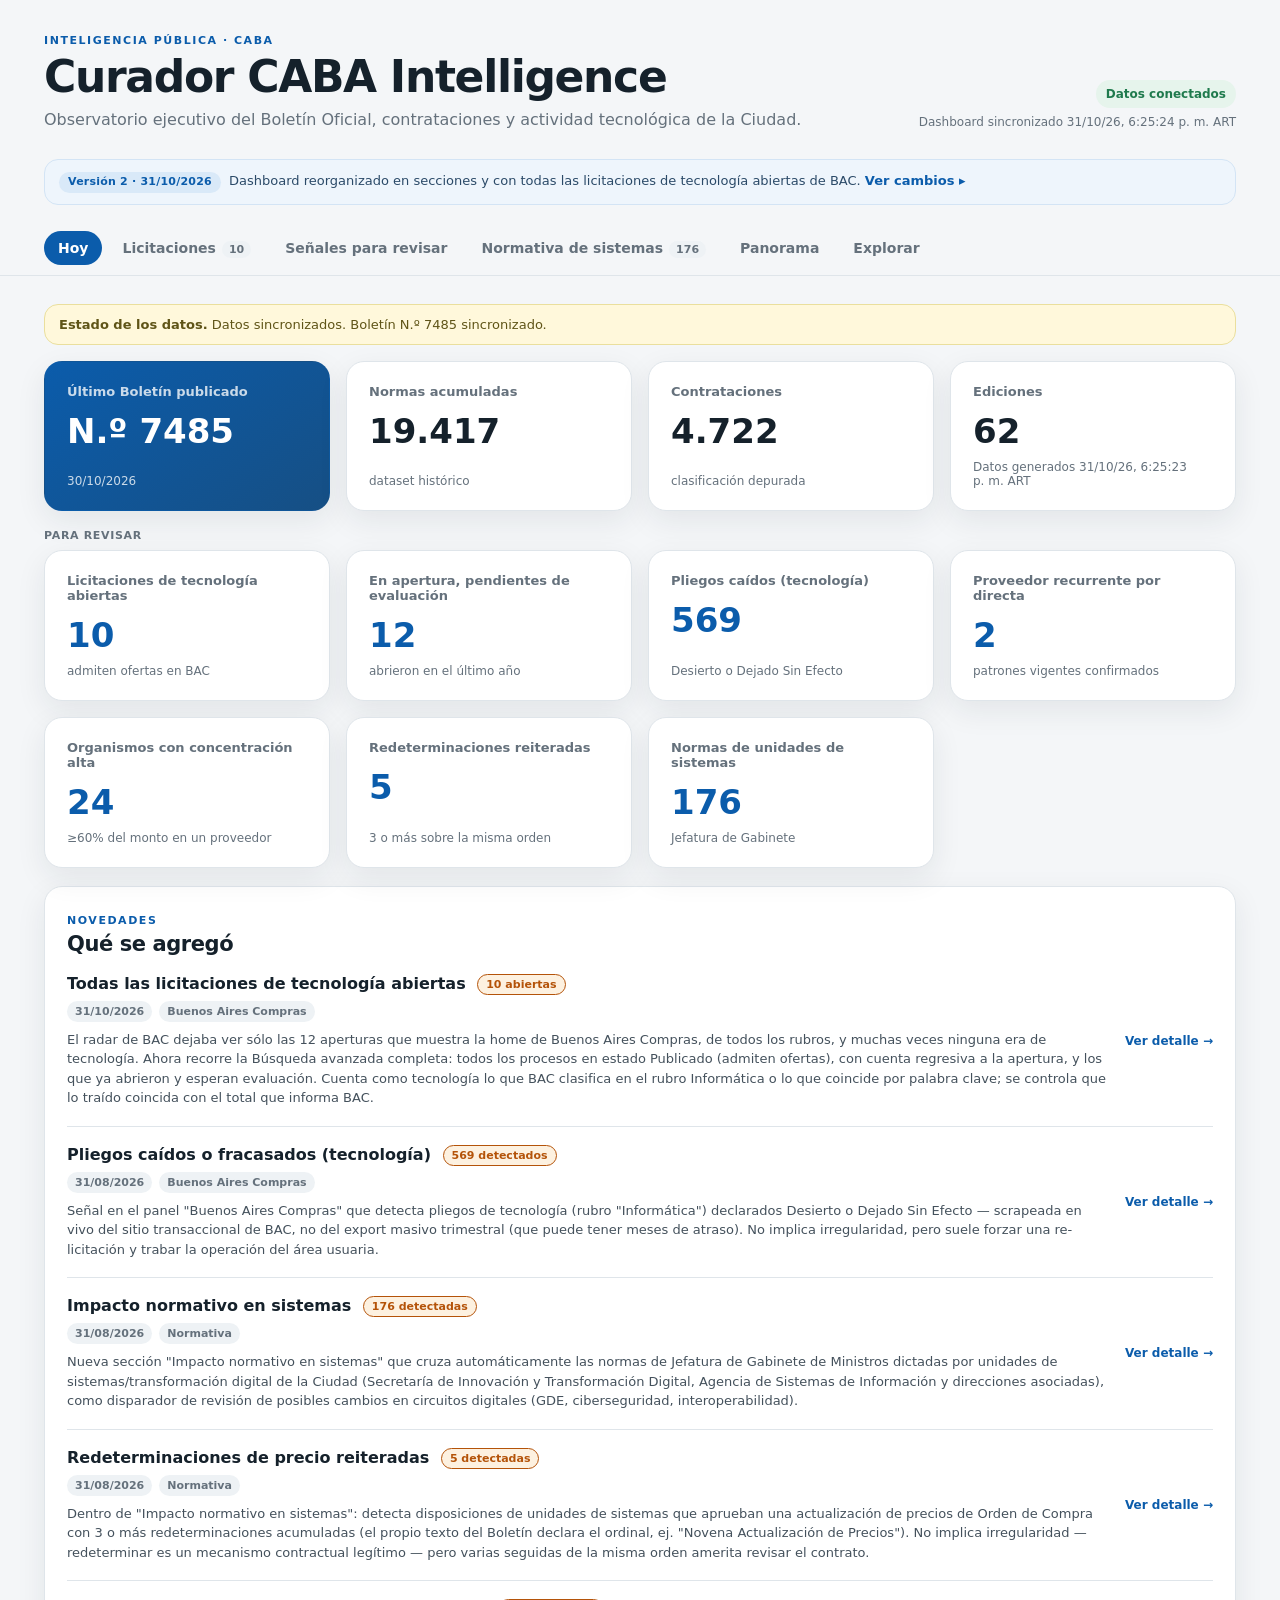
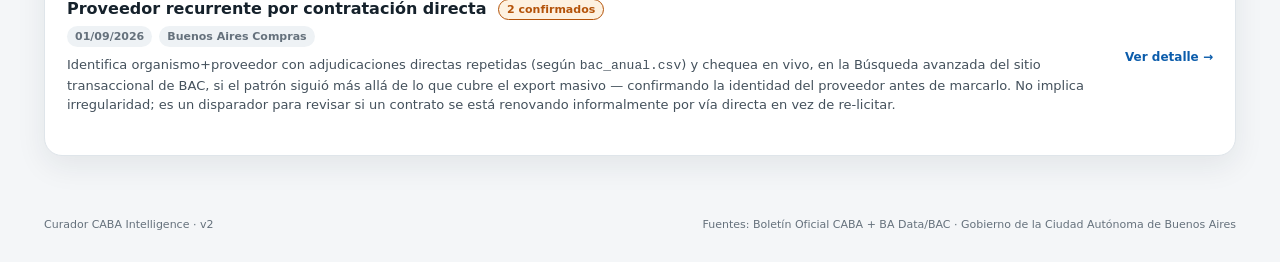
==== commit eaf7caab: "Aviso de versión 2 en todas las páginas (recuadro celeste con detalle de cambios) Reemplaza el aviso" ====
--- a/index.html
+++ b/index.html
@@ -10,7 +10,7 @@
 <body data-page="hoy">
   <div id="shell"></div>
   <main class="container">
-    <section id="sync-notice" class="notice"><strong>Dashboard v1 mejorada.</strong> La capa pública consume únicamente datasets sanitizados derivados de fuentes oficiales GCBA.</section>
+    <section id="sync-notice" class="notice"><strong>Estado de los datos.</strong> La capa pública consume únicamente datasets sanitizados derivados de fuentes oficiales GCBA.</section>
     <section class="hero-grid">
       <article class="metric-card featured"><span class="metric-label">Último Boletín publicado</span><strong id="metric-bulletin">—</strong><span id="metric-bulletin-date" class="metric-foot">—</span></article>
       <article class="metric-card"><span class="metric-label">Normas acumuladas</span><strong id="metric-norms">—</strong><span class="metric-foot">dataset histórico</span></article>
@@ -38,7 +38,7 @@
       </div>
     </section>
   </main>
-  <footer class="footer"><span>Curador CABA Intelligence · v1 mejorada</span><span>Fuentes: Boletín Oficial CABA + BA Data/BAC · Gobierno de la Ciudad Autónoma de Buenos Aires</span></footer>
+  <footer class="footer"><span>Curador CABA Intelligence · v2</span><span>Fuentes: Boletín Oficial CABA + BA Data/BAC · Gobierno de la Ciudad Autónoma de Buenos Aires</span></footer>
   <script src="./app.js" defer></script>
 </body>
 </html>
--- a/styles.css
+++ b/styles.css
@@ -5,3 +5,4 @@
 @media(min-width:901px){.filters-panel{position:sticky;top:62px;z-index:5}}
 @media(max-width:900px){.summary-grid{grid-template-columns:repeat(2,1fr)}}
 @media(max-width:620px){.tabs-inner{padding:8px 16px}.tabs a{font-size:13px;padding:8px 11px}.fold>summary{padding:14px 16px;font-size:15px}.fold>:not(summary){margin:0 16px 14px}}
+.version-note{background:#eef5fc;border:1px solid #d3e4f5;border-radius:14px;padding:11px 14px;margin-bottom:16px;color:#2b4a68;font-size:13px}.version-note>summary{cursor:pointer;list-style:none;line-height:1.5}.version-note>summary::-webkit-details-marker{display:none}.version-tag{display:inline-block;background:#d9e9f8;color:var(--accent);font-weight:800;font-size:11px;letter-spacing:.02em;border-radius:999px;padding:2px 9px;margin-right:4px}.version-more{color:var(--accent);font-weight:700;white-space:nowrap}.version-more::after{content:' ▸'}.version-note[open] .version-more::after{content:' ▾'}.version-note ul{margin:10px 0 2px;padding-left:20px;line-height:1.55}.version-note li{margin:4px 0}
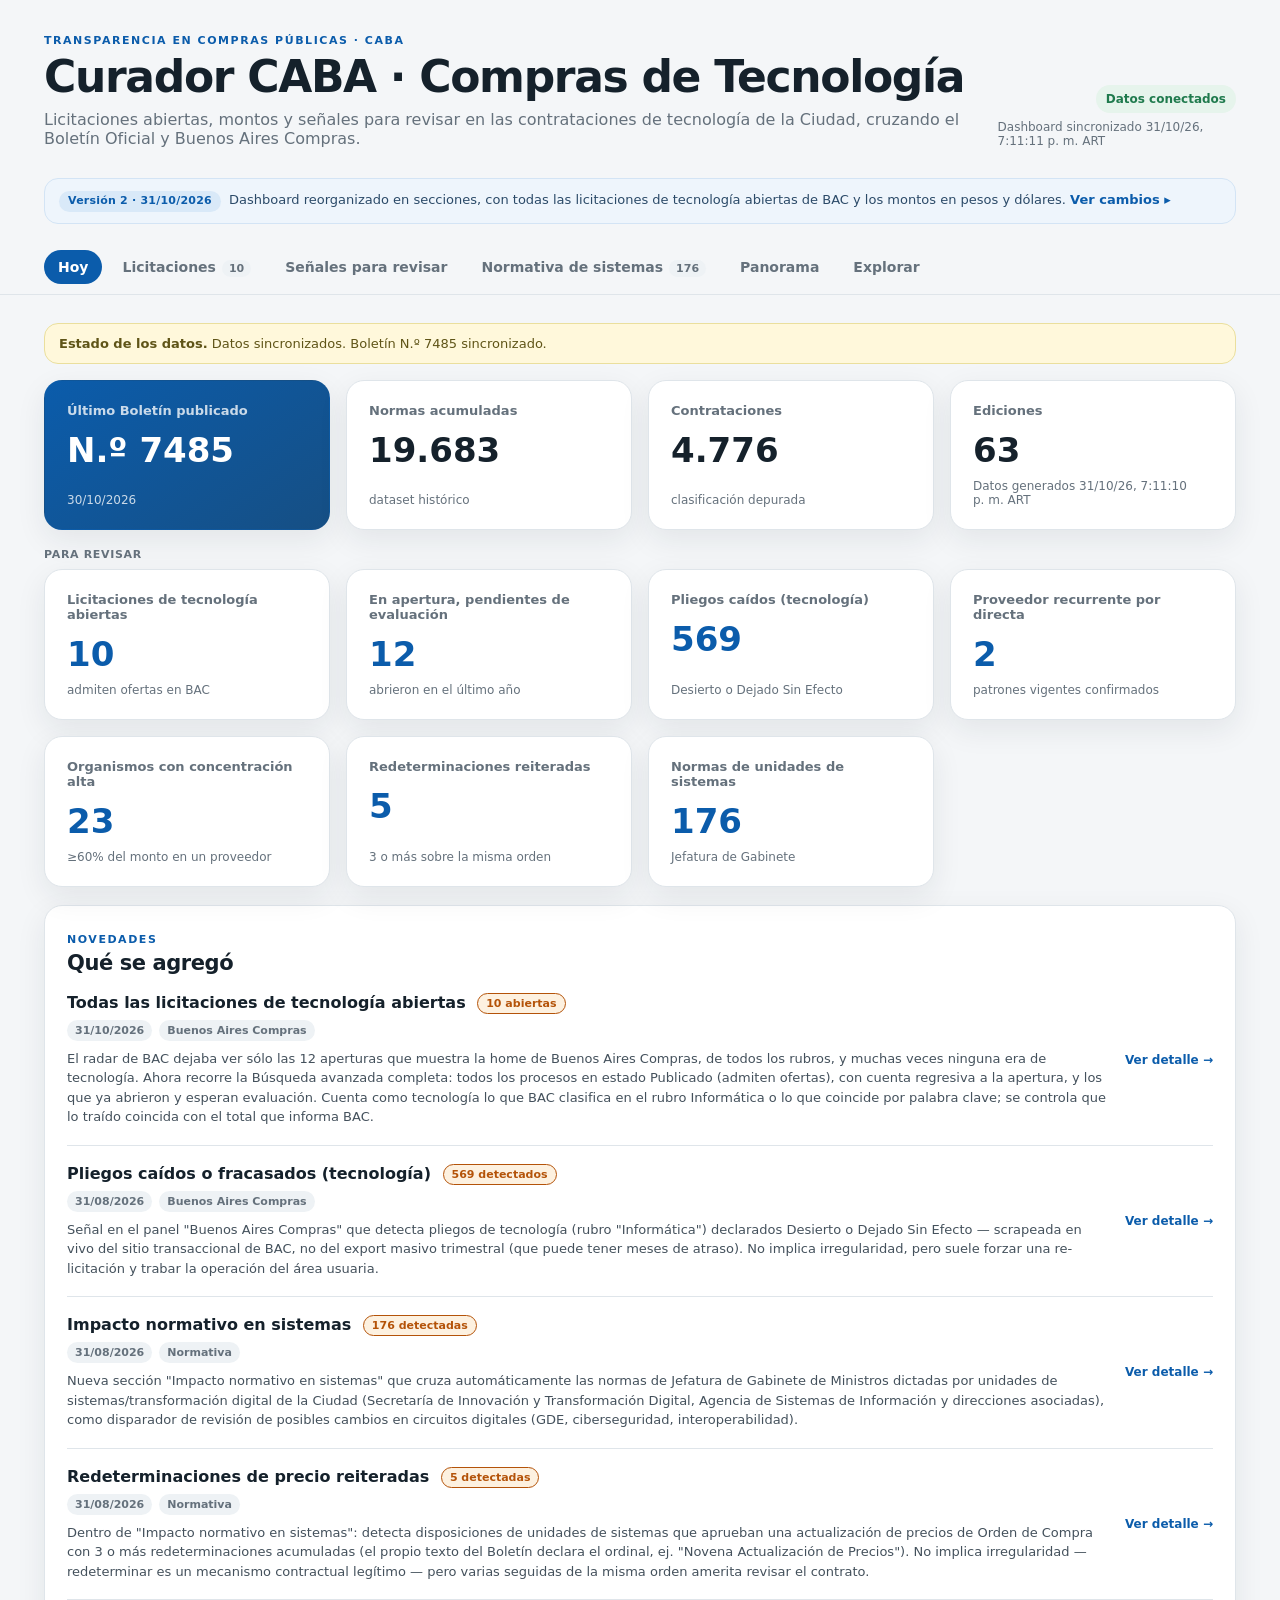
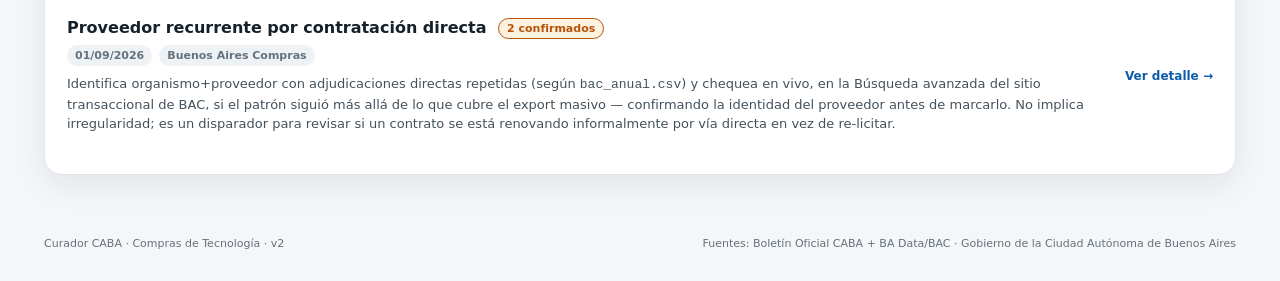
==== commit 71bc2dcd: "Renombrar a "Curador CABA · Compras de Tecnología" "Curador CABA Intelligence / Observatorio ejecuti" ====
--- a/index.html
+++ b/index.html
@@ -4,7 +4,7 @@
   <meta charset="utf-8" />
   <meta name="viewport" content="width=device-width, initial-scale=1" />
   <meta name="color-scheme" content="light" />
-  <title>Curador CABA — Intelligence</title>
+  <title>Curador CABA · Compras de Tecnología</title>
   <link rel="stylesheet" href="./styles.css" />
 </head>
 <body data-page="hoy">
@@ -38,7 +38,7 @@
       </div>
     </section>
   </main>
-  <footer class="footer"><span>Curador CABA Intelligence · v2</span><span>Fuentes: Boletín Oficial CABA + BA Data/BAC · Gobierno de la Ciudad Autónoma de Buenos Aires</span></footer>
+  <footer class="footer"><span>Curador CABA · Compras de Tecnología · v2</span><span>Fuentes: Boletín Oficial CABA + BA Data/BAC · Gobierno de la Ciudad Autónoma de Buenos Aires</span></footer>
   <script src="./app.js" defer></script>
 </body>
 </html>
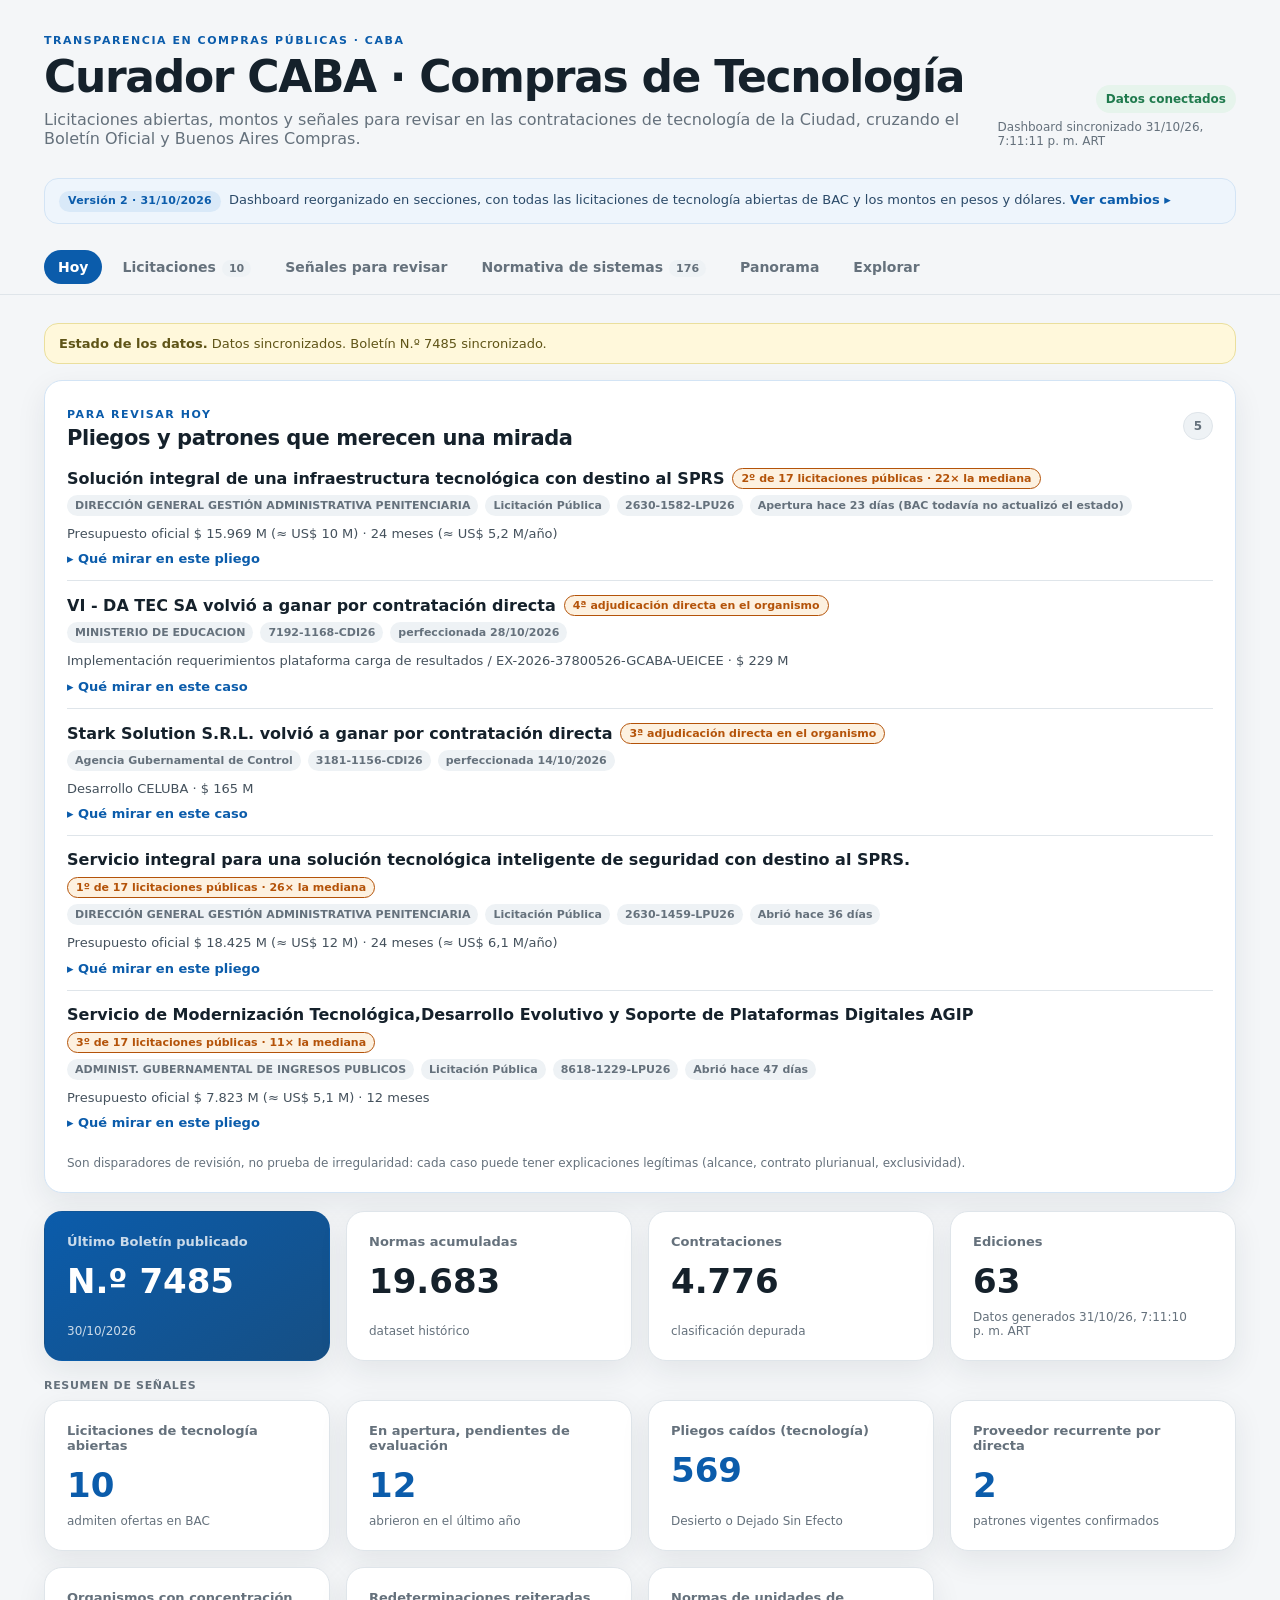
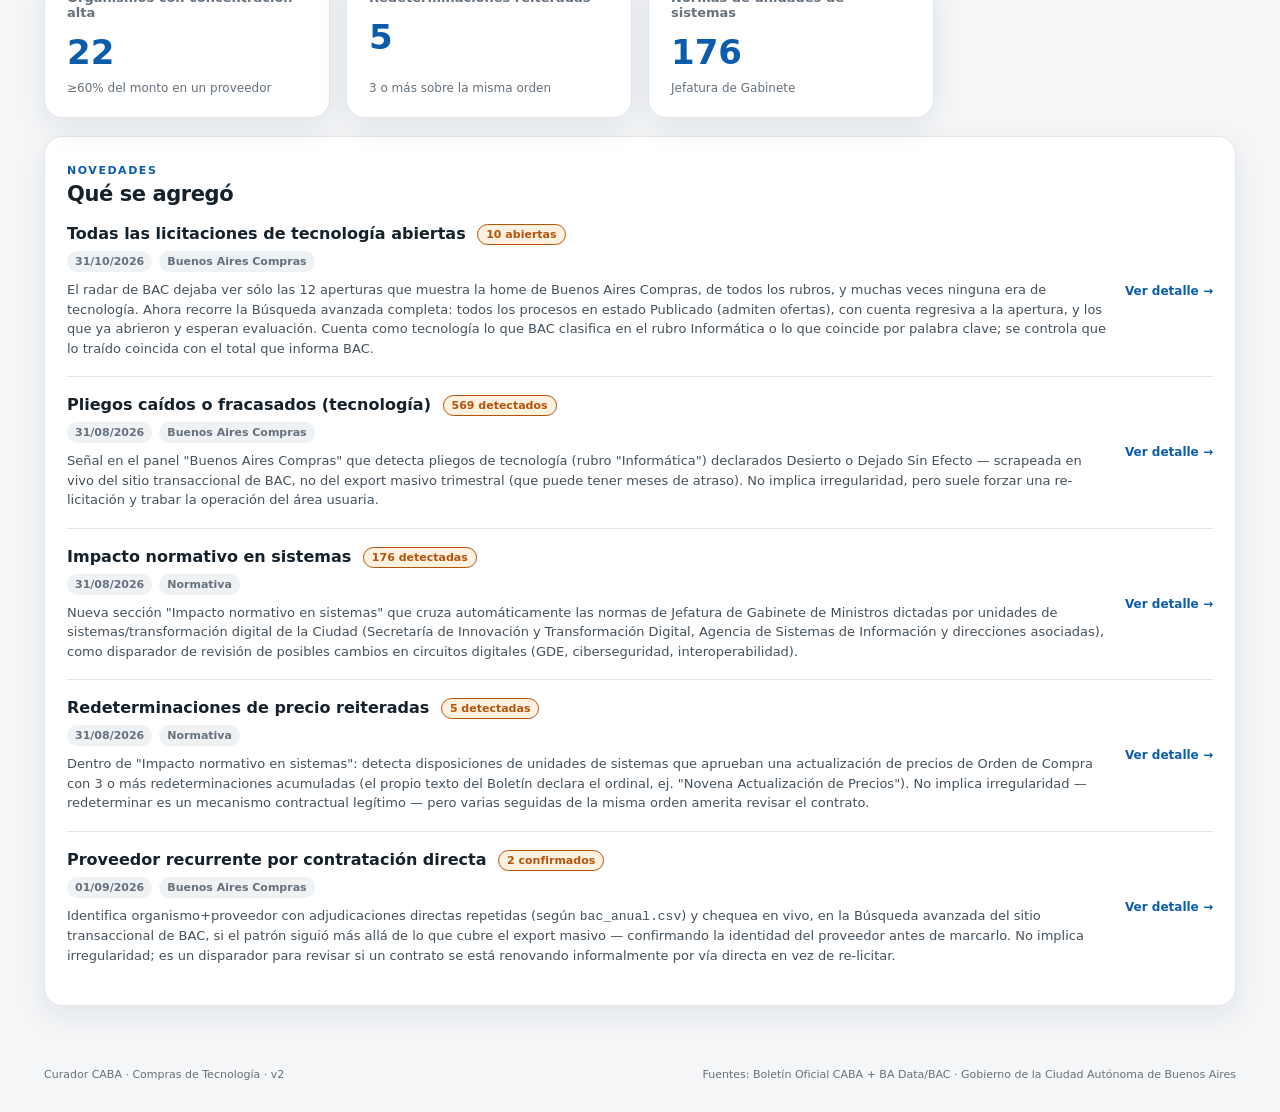
==== commit ecaa005d: ""Para revisar hoy" en la portada + guía "Qué mirar" (issue #14, parte 1) Opción A + C del análisis d" ====
--- a/index.html
+++ b/index.html
@@ -11,13 +11,18 @@
   <div id="shell"></div>
   <main class="container">
     <section id="sync-notice" class="notice"><strong>Estado de los datos.</strong> La capa pública consume únicamente datasets sanitizados derivados de fuentes oficiales GCBA.</section>
+    <section id="para-revisar" class="panel para-revisar" aria-labelledby="para-revisar-title">
+      <div class="panel-head"><div><span class="eyebrow">PARA REVISAR HOY</span><h2 id="para-revisar-title">Pliegos y patrones que merecen una mirada</h2></div><span id="para-revisar-count" class="badge">—</span></div>
+      <ul id="para-revisar-list" class="revisar-list"><li class="empty">Cargando…</li></ul>
+      <p class="muted revisar-legend">Son disparadores de revisión, no prueba de irregularidad: cada caso puede tener explicaciones legítimas (alcance, contrato plurianual, exclusividad). <a id="semana-publicadas" href="licitaciones.html"></a></p>
+    </section>
     <section class="hero-grid">
       <article class="metric-card featured"><span class="metric-label">Último Boletín publicado</span><strong id="metric-bulletin">—</strong><span id="metric-bulletin-date" class="metric-foot">—</span></article>
       <article class="metric-card"><span class="metric-label">Normas acumuladas</span><strong id="metric-norms">—</strong><span class="metric-foot">dataset histórico</span></article>
       <article class="metric-card"><span class="metric-label">Contrataciones</span><strong id="metric-procurements">—</strong><span class="metric-foot">clasificación depurada</span></article>
       <article class="metric-card"><span class="metric-label">Ediciones</span><strong id="metric-editions">—</strong><span id="data-generated-at" class="metric-foot">histórico disponible</span></article>
     </section>
-    <div class="subhead">Para revisar</div>
+    <div class="subhead">Resumen de señales</div>
     <section class="hero-grid summary-grid">
       <a class="metric-card link-card" href="licitaciones.html#bac-licitaciones-abiertas"><span class="metric-label">Licitaciones de tecnología abiertas</span><strong id="hoy-abiertas">—</strong><span id="hoy-abiertas-foot" class="metric-foot">admiten ofertas en BAC</span></a>
       <a class="metric-card link-card" href="licitaciones.html#aperturas-en-apertura-list"><span class="metric-label">En apertura, pendientes de evaluación</span><strong id="hoy-en-apertura">—</strong><span class="metric-foot">abrieron en el último año</span></a>
--- a/styles.css
+++ b/styles.css
@@ -6,3 +6,4 @@
 @media(max-width:900px){.summary-grid{grid-template-columns:repeat(2,1fr)}}
 @media(max-width:620px){.tabs-inner{padding:8px 16px}.tabs a{font-size:13px;padding:8px 11px}.fold>summary{padding:14px 16px;font-size:15px}.fold>:not(summary){margin:0 16px 14px}}
 .version-note{background:#eef5fc;border:1px solid #d3e4f5;border-radius:14px;padding:11px 14px;margin-bottom:16px;color:#2b4a68;font-size:13px}.version-note>summary{cursor:pointer;list-style:none;line-height:1.5}.version-note>summary::-webkit-details-marker{display:none}.version-tag{display:inline-block;background:#d9e9f8;color:var(--accent);font-weight:800;font-size:11px;letter-spacing:.02em;border-radius:999px;padding:2px 9px;margin-right:4px}.version-more{color:var(--accent);font-weight:700;white-space:nowrap}.version-more::after{content:' ▸'}.version-note[open] .version-more::after{content:' ▾'}.version-note ul{margin:10px 0 2px;padding-left:20px;line-height:1.55}.version-note li{margin:4px 0}
+.para-revisar{border-color:#d3e4f5}.revisar-list{list-style:none;margin:0;padding:0}.revisar-item{padding:14px 0;border-top:1px solid var(--line)}.revisar-item:first-child{border-top:0;padding-top:0}.revisar-head{display:flex;flex-wrap:wrap;align-items:center;gap:8px;margin-bottom:6px}.revisar-title{font-weight:800;font-size:16px;color:var(--text)}.badge.nuevo{background:var(--accentSoft);border-color:#b9d3ee;color:var(--accent);padding:3px 8px;font-size:11px}.revisar-head .badge.audit-flag{margin-left:0}.revisar-legend{margin:12px 0 0}.que-mirar{margin-top:8px;font-size:13px}.que-mirar>summary{cursor:pointer;font-weight:700;color:var(--accent);list-style:none}.que-mirar>summary::-webkit-details-marker{display:none}.que-mirar>summary::before{content:'▸ '}.que-mirar[open]>summary::before{content:'▾ '}.que-mirar ul{margin:8px 0;padding-left:20px;line-height:1.55;color:#44515c}.que-mirar-actions{display:flex;flex-wrap:wrap;align-items:center;gap:8px}
